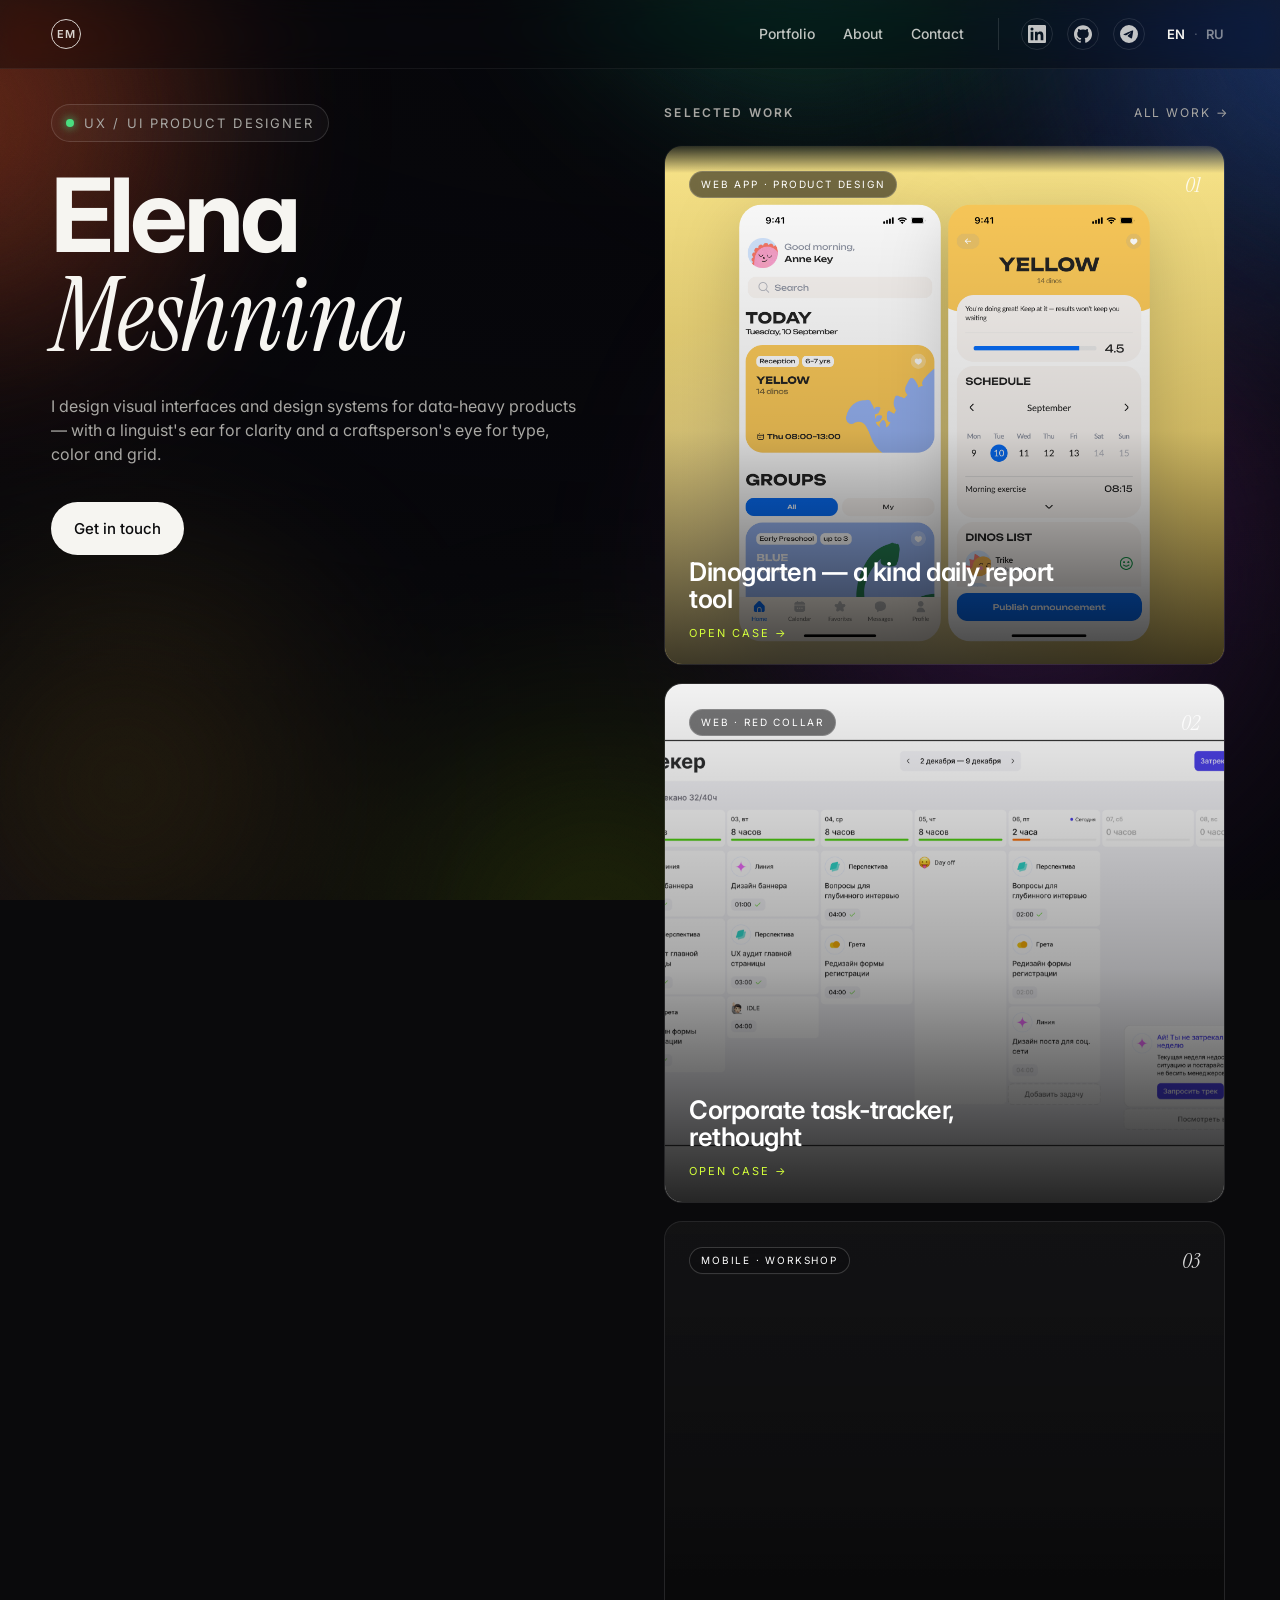
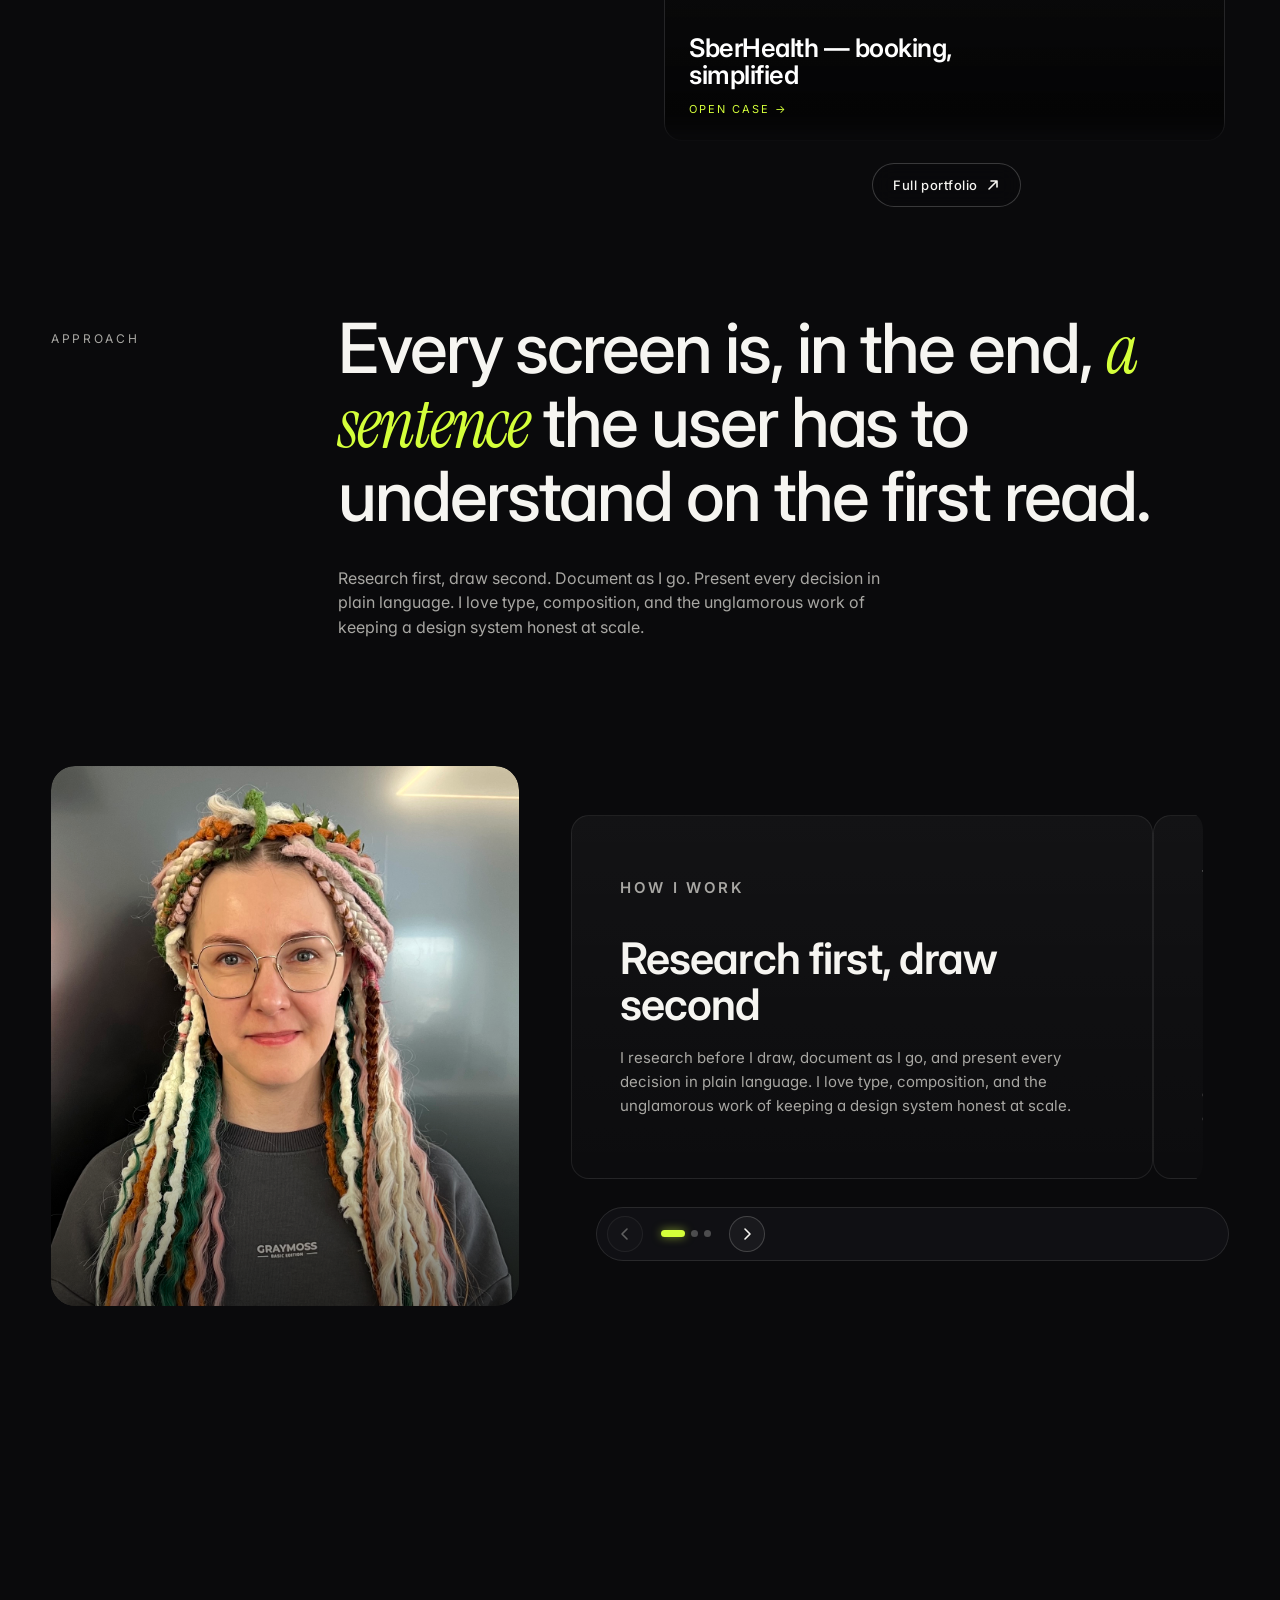
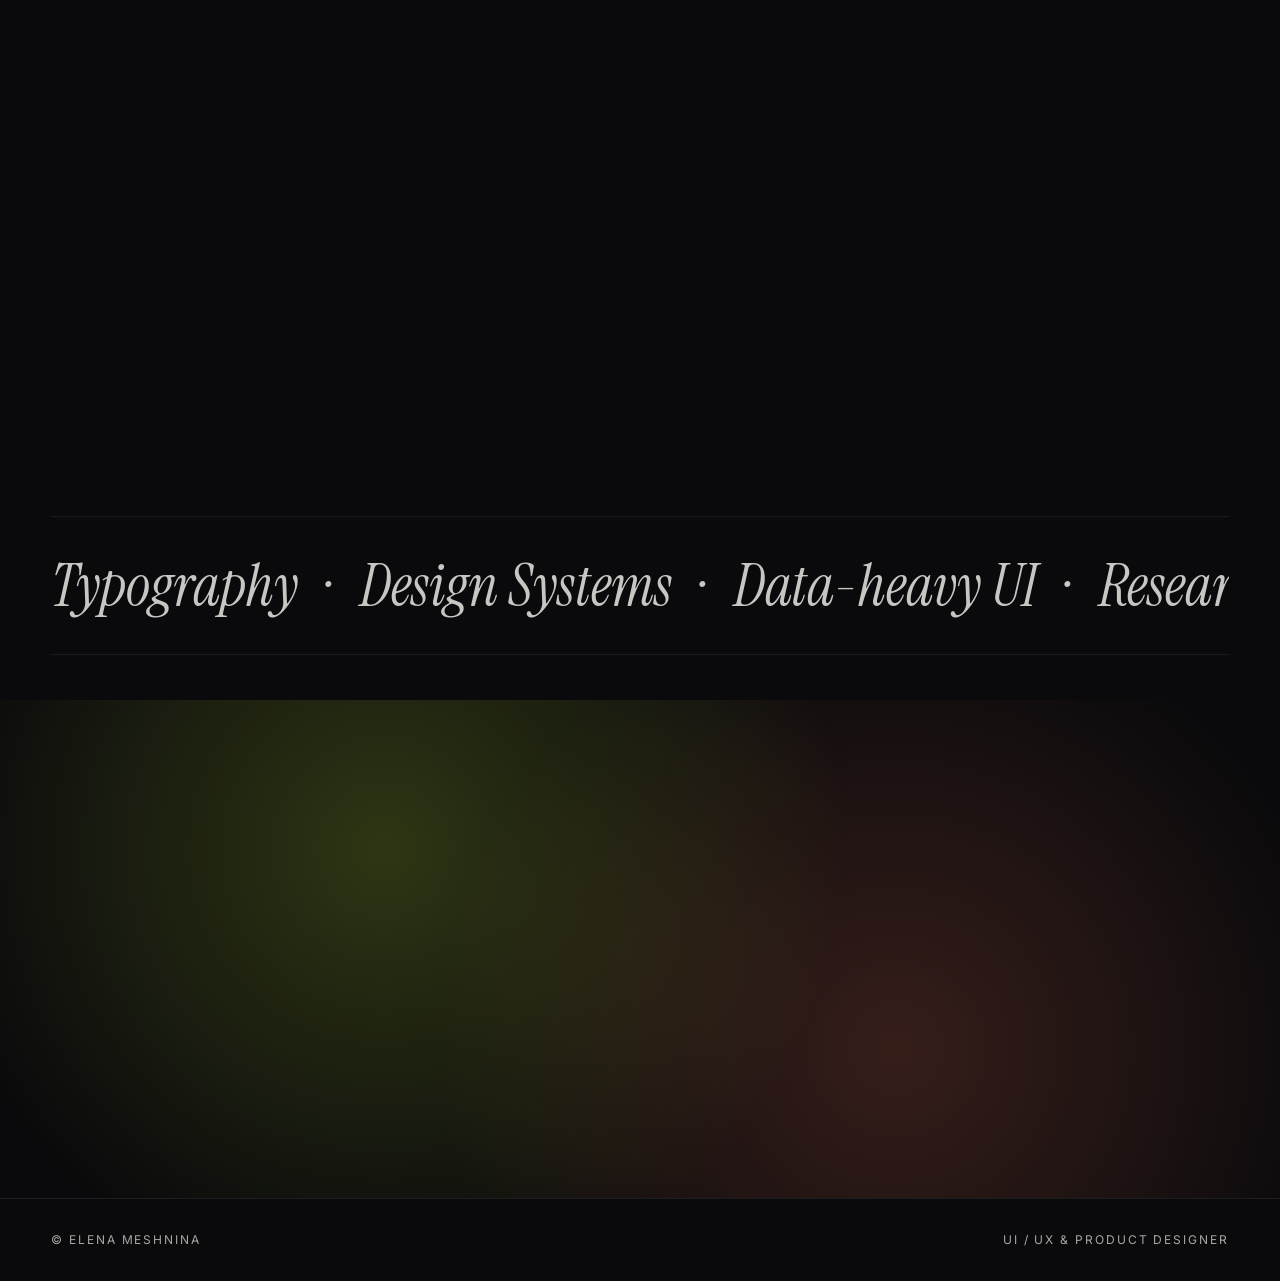
==== index.html @ 64d0cb05 "Draft version" ====
<!doctype html>
<html lang="en">
<head>
  <meta charset="utf-8" />
  <meta name="viewport" content="width=device-width,initial-scale=1,viewport-fit=cover" />
  <title>Elena Meshnina — Product Designer</title>
  <meta name="description" content="Elena Meshnina — UI/UX & Product Designer. Selected work and case studies." />
  <meta name="author" content="Elena Meshnina" />
  <meta name="theme-color" content="#0a0a0c" />
  <link rel="canonical" href="https://meshlena.github.io/" />
  <link rel="icon" href="/favicon.svg" type="image/svg+xml" />

  <!-- Open Graph / social -->
  <meta property="og:type" content="website" />
  <meta property="og:site_name" content="Elena Meshnina" />
  <meta property="og:title" content="Elena Meshnina — Product Designer" />
  <meta property="og:description" content="UI/UX & Product Designer. Selected work and case studies." />
  <meta property="og:url" content="https://meshlena.github.io/" />
  <meta property="og:image" content="https://meshlena.github.io/assets/og-cover.jpg" />
  <meta property="og:image:width" content="1200" />
  <meta property="og:image:height" content="630" />
  <meta name="twitter:card" content="summary_large_image" />
  <meta name="twitter:title" content="Elena Meshnina — Product Designer" />
  <meta name="twitter:description" content="UI/UX & Product Designer. Selected work and case studies." />
  <meta name="twitter:image" content="https://meshlena.github.io/assets/og-cover.jpg" />

  <link rel="preconnect" href="https://fonts.googleapis.com">
  <link rel="preconnect" href="https://fonts.gstatic.com" crossorigin>
  <link href="https://fonts.googleapis.com/css2?family=Inter:wght@300;400;500;600;700;800&family=Instrument+Serif:ital@0;1&display=swap" rel="stylesheet">
  <link rel="stylesheet" href="styles.css" />

  <!-- i18n: pick language before paint (saved choice -> browser -> English) -->
  <script>
    window.__i18n = {
      en: { title: "Elena Meshnina — Product Designer", desc: "Elena Meshnina — UI/UX & Product Designer. Selected work and case studies." },
      ru: { title: "Елена Мешнина — продуктовый дизайнер", desc: "Елена Мешнина — UI/UX и продуктовый дизайнер. Избранные работы и кейсы." }
    };
    (function () {
      var saved = null;
      try { saved = localStorage.getItem("site-lang"); } catch (e) {}
      var nav = (navigator.language || navigator.userLanguage || "en").toLowerCase();
      var lang = saved || (nav.indexOf("ru") === 0 ? "ru" : "en");
      if (lang !== "en" && lang !== "ru") lang = "en";
      document.documentElement.setAttribute("lang", lang);
      var m = window.__i18n[lang];
      if (m) {
        document.title = m.title;
        var md = document.querySelector('meta[name="description"]');
        if (md) md.setAttribute("content", m.desc);
      }
    })();
  </script>
</head>
<body>

<!-- Animated mesh-gradient background (scroll-driven hue + drift) -->
<div class="bg-mesh" aria-hidden="true" data-bg-mesh>
  <div class="bg-mesh__inner">
    <div class="bg-mesh__layer bg-mesh__layer--1"></div>
    <div class="bg-mesh__layer bg-mesh__layer--2"></div>
    <div class="bg-mesh__layer bg-mesh__layer--3"></div>
  </div>
  <div class="bg-mesh__veil"></div>
  <div class="bg-mesh__grain"></div>
</div>

<header class="nav">
  <div class="nav__left">
    <a class="nav__logo" href="#top">
      <span class="nav__logo-mark">EM</span>
    </a>
  </div>
  <nav class="nav__links">
    <a href="portfolio.html"><span data-lang="en">Portfolio</span><span data-lang="ru">Портфолио</span></a>
    <a href="#about"><span data-lang="en">About</span><span data-lang="ru">Обо мне</span></a>
    <a href="#contact"><span data-lang="en">Contact</span><span data-lang="ru">Контакты</span></a>
    <span class="nav__social-group" aria-hidden="false">
      <a class="nav__social" href="https://www.linkedin.com/in/elena-meshnina-862780237/" aria-label="LinkedIn" target="_blank" rel="noopener">
        <svg viewBox="0 0 24 24" width="18" height="18" fill="currentColor" aria-hidden="true"><path d="M20.447 20.452h-3.554v-5.569c0-1.328-.027-3.037-1.852-3.037-1.853 0-2.136 1.445-2.136 2.939v5.667H9.351V9h3.414v1.561h.046c.477-.9 1.637-1.852 3.37-1.852 3.601 0 4.267 2.37 4.267 5.455v6.288zM5.337 7.433a2.062 2.062 0 01-2.063-2.065 2.063 2.063 0 112.063 2.065zm1.782 13.019H3.555V9h3.564v11.452zM22.225 0H1.771C.792 0 0 .774 0 1.729v20.542C0 23.227.792 24 1.771 24h20.451C23.2 24 24 23.227 24 22.271V1.729C24 .774 23.2 0 22.222 0h.003z"/></svg>
      </a>
      <a class="nav__social" href="https://github.com/meshlena" aria-label="GitHub" target="_blank" rel="noopener">
        <svg viewBox="0 0 24 24" width="18" height="18" fill="currentColor" aria-hidden="true"><path d="M12 .297c-6.63 0-12 5.373-12 12 0 5.303 3.438 9.8 8.205 11.385.6.113.82-.258.82-.577 0-.285-.01-1.04-.015-2.04-3.338.724-4.042-1.61-4.042-1.61C4.422 18.07 3.633 17.7 3.633 17.7c-1.087-.744.084-.729.084-.729 1.205.084 1.838 1.236 1.838 1.236 1.07 1.835 2.809 1.305 3.495.998.108-.776.417-1.305.76-1.605-2.665-.3-5.466-1.332-5.466-5.93 0-1.31.465-2.38 1.235-3.22-.135-.303-.54-1.523.105-3.176 0 0 1.005-.322 3.3 1.23.96-.267 1.98-.399 3-.405 1.02.006 2.04.138 3 .405 2.28-1.552 3.285-1.23 3.285-1.23.645 1.653.24 2.873.12 3.176.765.84 1.23 1.91 1.23 3.22 0 4.61-2.805 5.625-5.475 5.92.42.36.81 1.096.81 2.22 0 1.606-.015 2.896-.015 3.286 0 .315.21.69.825.57C20.565 22.092 24 17.592 24 12.297c0-6.627-5.373-12-12-12"/></svg>
      </a>
      <a class="nav__social" href="https://t.me/elena_m239" aria-label="Telegram" target="_blank" rel="noopener">
        <svg viewBox="0 0 24 24" width="18" height="18" fill="currentColor" aria-hidden="true"><path d="M11.944 0A12 12 0 0 0 0 12a12 12 0 0 0 12 12 12 12 0 0 0 12-12A12 12 0 0 0 12 0a12 12 0 0 0-.056 0zm4.962 7.224c.1-.002.321.023.465.14a.506.506 0 0 1 .171.325c.016.093.036.306.02.472-.18 1.898-.962 6.502-1.36 8.627-.168.9-.499 1.201-.82 1.231-.696.065-1.225-.46-1.9-.902-1.056-.693-1.653-1.124-2.678-1.8-1.185-.78-.417-1.21.258-1.91.177-.184 3.247-2.977 3.307-3.23.007-.032.014-.15-.056-.212s-.174-.041-.249-.024c-.106.024-1.793 1.14-5.061 3.345-.48.33-.913.49-1.302.48-.428-.008-1.252-.241-1.865-.44-.752-.245-1.349-.374-1.297-.789.027-.216.325-.437.893-.663 3.498-1.524 5.83-2.529 6.998-3.014 3.332-1.386 4.025-1.627 4.476-1.635z"/></svg>
      </a>
    </span>
  </nav>
  <div class="nav__lang" role="group" aria-label="Language / Язык">
    <button type="button" class="nav__lang-btn" data-lang-btn="en" aria-label="English">EN</button>
    <span class="nav__lang-sep" aria-hidden="true">·</span>
    <button type="button" class="nav__lang-btn" data-lang-btn="ru" aria-label="Русский">RU</button>
  </div>
</header>

<!-- HERO — two-column: editorial intro left, work carousel right -->
<section id="top" class="hero">
  <div class="hero__layout">
    <div class="hero__intro">
      <div class="hero__eyebrow" data-reveal>
        <span class="dot"></span> <span data-lang="en">UX / UI Product Designer</span><span data-lang="ru">UX / UI продуктовый дизайнер</span>
      </div>
      <h1 class="hero__title">
        <span class="line"><span data-parallax="-0.04"><span data-lang="en">Elena</span><span data-lang="ru">Елена</span></span> <em data-parallax="0.06"><span data-lang="en">Meshnina</span><span data-lang="ru">Мешнина</span></em></span>
      </h1>
      <p class="hero__lede" data-reveal style="--reveal-delay: .1s">
        <span data-lang="en">I design visual interfaces and design systems for data-heavy products —
        with a linguist's ear for clarity and a craftsperson's eye for type, color and grid.</span><span data-lang="ru">Я проектирую визуальные интерфейсы и дизайн-системы для продуктов, насыщенных данными, —
        со слухом лингвиста к ясности и глазом мастера к шрифту, цвету и сетке.</span>
      </p>
      <div class="hero__cta" data-reveal style="--reveal-delay: .2s">
        <a class="btn btn--solid" href="mailto:elena.meshnina@gmail.com"><span data-lang="en">Get in touch</span><span data-lang="ru">Связаться</span></a>
      </div>
    </div>

    <aside class="hero__work" aria-label="Selected work">
      <div class="hero__work-head">
        <p class="kicker"><span data-lang="en">Selected work</span><span data-lang="ru">Избранные работы</span></p>
        <a class="hero__work-all" href="portfolio.html"><span data-lang="en">All work →</span><span data-lang="ru">Все работы →</span></a>
      </div>
      <div class="hero__work-stage" data-work-carousel>
        <a class="work-card work-card--dinogarten" href="cases/dinogarten/index.html">
          <div class="work-card__media work-card__media--hero-art">
            <div class="work-card__hero-pair">
              <img loading="lazy" decoding="async" src="cases/dinogarten/assets/screens/new/main-collapsed.png" alt="Dinogarten home screen" />
              <img loading="lazy" decoding="async" src="cases/dinogarten/assets/screens/new/group-collapsed.png" alt="Dinogarten group detail" />
            </div>
          </div>
          <div class="work-card__shade"></div>
          <div class="work-card__body">
            <div class="work-card__top">
              <span class="work-card__chip"><span data-lang="en">Web App · Product Design</span><span data-lang="ru">Веб-приложение · Продуктовый дизайн</span></span>
              <span class="work-card__num">01</span>
            </div>
            <div class="work-card__bottom">
              <h3 class="work-card__title"><span data-lang="en">Dinogarten — a kind daily report tool</span><span data-lang="ru">Dinogarten — добрый инструмент ежедневных отчётов</span></h3>
              <span class="work-card__cta"><span data-lang="en">Open case →</span><span data-lang="ru">Открыть кейс →</span></span>
            </div>
          </div>
        </a>

        <a class="work-card" href="cases/tracker/index.html">
          <div class="work-card__media"><img loading="lazy" decoding="async" src="cases/tracker/assets/cover.png" alt="Corporate task-tracker case cover" /></div>
          <div class="work-card__shade"></div>
          <div class="work-card__body">
            <div class="work-card__top">
              <span class="work-card__chip"><span data-lang="en">Web · Red Collar</span><span data-lang="ru">Веб · Red Collar</span></span>
              <span class="work-card__num">02</span>
            </div>
            <div class="work-card__bottom">
              <h3 class="work-card__title"><span data-lang="en">Corporate task-tracker, rethought</span><span data-lang="ru">Корпоративный таск-трекер, переосмысленный</span></h3>
              <span class="work-card__cta"><span data-lang="en">Open case →</span><span data-lang="ru">Открыть кейс →</span></span>
            </div>
          </div>
        </a>

        <a class="work-card" href="cases/sber/index.html">
          <div class="work-card__media"><img loading="lazy" decoding="async" src="cases/sber/assets/cover.png" alt="SberHealth case cover" /></div>
          <div class="work-card__shade"></div>
          <div class="work-card__body">
            <div class="work-card__top">
              <span class="work-card__chip"><span data-lang="en">Mobile · Workshop</span><span data-lang="ru">Мобайл · Воркшоп</span></span>
              <span class="work-card__num">03</span>
            </div>
            <div class="work-card__bottom">
              <h3 class="work-card__title"><span data-lang="en">SberHealth — booking, simplified</span><span data-lang="ru">SberHealth — запись к врачу без лишнего</span></h3>
              <span class="work-card__cta"><span data-lang="en">Open case →</span><span data-lang="ru">Открыть кейс →</span></span>
            </div>
          </div>
        </a>
      </div>
      <a class="hero__work-more" href="portfolio.html">
        <span data-lang="en">Full portfolio</span><span data-lang="ru">Всё портфолио</span>
        <svg width="14" height="14" viewBox="0 0 14 14" fill="none" aria-hidden="true">
          <path d="M3 11L11 3M11 3H5M11 3V9" stroke="currentColor" stroke-width="1.6" stroke-linecap="round" stroke-linejoin="round"/>
        </svg>
      </a>
    </aside>
  </div>
</section>

<!-- MANIFESTO -->
<section class="manifesto">
  <div class="manifesto__inner">
    <p class="manifesto__label" data-reveal><span data-lang="en">Approach</span><span data-lang="ru">Подход</span></p>
    <div data-reveal style="--reveal-delay: .1s">
      <p class="manifesto__quote">
        <span data-lang="en">Every screen is, in the end, <em>a sentence</em> the user has to understand on the first read.</span><span data-lang="ru">Каждый экран — это, в конце концов, <em>фраза</em>, которую пользователь должен понять с первого прочтения.</span>
      </p>
      <p class="manifesto__sub">
        <span data-lang="en">Research first, draw second. Document as I go. Present every decision in plain language. I love type, composition, and the unglamorous work of keeping a design system honest at scale.</span><span data-lang="ru">Сначала исследование, потом макет. Документирую по ходу. Объясняю каждое решение простыми словами. Люблю шрифт, композицию и неброскую работу — держать дизайн-систему честной в масштабе.</span>
      </p>
    </div>
  </div>
</section>

<!-- ABOUT — horizontal slider -->
<section class="about" id="about" data-about-slider>
  <div class="about__inner">
    <div class="about__portrait" data-reveal>
      <div class="portrait">
        <img loading="lazy" decoding="async" src="assets/avatar/portrait.jpg" alt="Portrait of Elena Meshnina" />
      </div>
    </div>

    <div class="about__slider" data-reveal style="--reveal-delay: .1s">
      <div class="about__viewport">
        <div class="about__track">
          <article class="about-card">
            <p class="kicker"><span data-lang="en">How I work</span><span data-lang="ru">Как я работаю</span></p>
            <h2><span data-lang="en">Research first, draw second</span><span data-lang="ru">Сначала исследование, потом макет</span></h2>
            <p><span data-lang="en">I research before I draw, document as I go, and present every decision in plain language. I love type, composition, and the unglamorous work of keeping a design system honest at scale.</span><span data-lang="ru">Сначала исследую, потом рисую, документирую по ходу и объясняю каждое решение простыми словами. Люблю шрифт, композицию и неброскую работу — держать дизайн-систему честной в масштабе.</span></p>
          </article>
          <article class="about-card">
            <p class="kicker"><span data-lang="en">Today</span><span data-lang="ru">Сейчас</span></p>
            <h2><span data-lang="en">Designing for high-load systems</span><span data-lang="ru">Проектирую для высоконагруженных систем</span></h2>
            <p><span data-lang="en">I design web interfaces for high-load enterprise systems, and I co-led a global redesign of a company-wide design system that accelerated team velocity and made the UI noticeably more consistent.</span><span data-lang="ru">Проектирую веб-интерфейсы для высоконагруженных корпоративных систем и вместе с командой провела глобальный редизайн общей дизайн-системы — он ускорил работу команд и сделал интерфейс заметно более единообразным.</span></p>
          </article>
          <article class="about-card">
            <p class="kicker"><span data-lang="en">About</span><span data-lang="ru">Обо мне</span></p>
            <h2><span data-lang="en">Designer with a teacher's instinct for clarity</span><span data-lang="ru">Дизайнер с учительским чутьём на ясность</span></h2>
            <p><span data-lang="en">Linguist by training. English instructor for IT teams for nearly a decade. Then a deliberate pivot into product design — because every screen is, in the end, a sentence the user has to understand on the first read.</span><span data-lang="ru">Лингвист по образованию. Почти десять лет преподавала английский IT-командам. Затем осознанный переход в продуктовый дизайн — потому что каждый экран, в конце концов, это фраза, которую пользователь должен понять с первого прочтения.</span></p>
          </article>
        </div>
      </div>

      <div class="slider-controls" data-slider-controls>
        <button class="slider-controls__btn" data-dir="prev" aria-label="Previous card">
          <svg width="16" height="16" viewBox="0 0 16 16" fill="none" aria-hidden="true"><path d="M10 3l-5 5 5 5" stroke="currentColor" stroke-width="1.6" stroke-linecap="round" stroke-linejoin="round"/></svg>
        </button>
        <div class="slider-controls__dots" role="tablist">
          <button class="slider-controls__dot is-active" data-target="0" aria-label="Card 1"></button>
          <button class="slider-controls__dot" data-target="1" aria-label="Card 2"></button>
          <button class="slider-controls__dot" data-target="2" aria-label="Card 3"></button>
        </div>
        <button class="slider-controls__btn" data-dir="next" aria-label="Next card">
          <svg width="16" height="16" viewBox="0 0 16 16" fill="none" aria-hidden="true"><path d="M6 3l5 5-5 5" stroke="currentColor" stroke-width="1.6" stroke-linecap="round" stroke-linejoin="round"/></svg>
        </button>
      </div>
    </div>
  </div>
</section>

<!-- SKILLS / MARQUEE -->
<section class="skills">
  <div class="skills__head" data-reveal>
    <p class="kicker"><span data-lang="en">Toolkit</span><span data-lang="ru">Инструментарий</span></p>
    <h2><span data-lang="en">Craft, research, systems</span><span data-lang="ru">Ремесло, исследование, системы</span></h2>
  </div>
  <div class="skills__grid">
    <div class="skill-card" data-reveal>
      <div class="skill-card__num">01</div>
      <h3><span data-lang="en">Design</span><span data-lang="ru">Дизайн</span></h3>
      <ul>
        <li><span data-lang="en">UI design</span><span data-lang="ru">UI-дизайн</span></li><li><span data-lang="en">Visual design</span><span data-lang="ru">Визуальный дизайн</span></li>
        <li><span data-lang="en">Web & landing pages</span><span data-lang="ru">Сайты и лендинги</span></li><li><span data-lang="en">Banners & promo creatives</span><span data-lang="ru">Баннеры и промо-креативы</span></li>
        <li><span data-lang="en">Design systems / UI kits</span><span data-lang="ru">Дизайн-системы / UI-киты</span></li><li><span data-lang="en">Responsive design</span><span data-lang="ru">Адаптивный дизайн</span></li>
        <li><span data-lang="en">iOS & Android guidelines</span><span data-lang="ru">Гайдлайны iOS и Android</span></li>
        <li><span data-lang="en">Typography · Composition · Color</span><span data-lang="ru">Типографика · Композиция · Цвет</span></li>
      </ul>
    </div>
    <div class="skill-card" data-reveal style="--reveal-delay: .08s">
      <div class="skill-card__num">02</div>
      <h3><span data-lang="en">UX</span><span data-lang="ru">UX</span></h3>
      <ul>
        <li><span data-lang="en">Wireframing · Prototyping</span><span data-lang="ru">Вайрфреймы · Прототипирование</span></li>
        <li><span data-lang="en">User research</span><span data-lang="ru">Пользовательские исследования</span></li>
        <li><span data-lang="en">Usability testing & interviews</span><span data-lang="ru">Юзабилити-тесты и интервью</span></li>
        <li><span data-lang="en">CJM · User stories · Job stories</span><span data-lang="ru">CJM · User stories · Job stories</span></li>
        <li><span data-lang="en">JTBD · User flows</span><span data-lang="ru">JTBD · Пользовательские сценарии</span></li>
      </ul>
    </div>
    <div class="skill-card" data-reveal style="--reveal-delay: .16s">
      <div class="skill-card__num">03</div>
      <h3><span data-lang="en">Tools</span><span data-lang="ru">Инструменты</span></h3>
      <ul>
        <li><span data-lang="en">Figma</span><span data-lang="ru">Figma</span></li>
        <li><span data-lang="en">Adobe Photoshop · Firefly</span><span data-lang="ru">Adobe Photoshop · Firefly</span></li>
        <li><span data-lang="en">Miro · Notion</span><span data-lang="ru">Miro · Notion</span></li>
        <li><span data-lang="en">Confluence · Jira</span><span data-lang="ru">Confluence · Jira</span></li>
        <li><span data-lang="en">Familiar with HTML & CSS for handoff</span><span data-lang="ru">Знаю HTML и CSS для передачи в разработку</span></li>
      </ul>
    </div>
  </div>
  <div class="marquee" aria-hidden="true">
    <div class="marquee__track">
      <span>Typography</span><span>·</span><span>Design Systems</span><span>·</span><span>Data-heavy UI</span><span>·</span><span>Research</span><span>·</span><span>Prototyping</span><span>·</span><span>Composition</span><span>·</span>
      <span>Typography</span><span>·</span><span>Design Systems</span><span>·</span><span>Data-heavy UI</span><span>·</span><span>Research</span><span>·</span><span>Prototyping</span><span>·</span><span>Composition</span><span>·</span>
    </div>
  </div>
</section>

<!-- CONTACT -->
<section class="contact" id="contact">
  <div class="contact__bg" aria-hidden="true"></div>
  <p class="kicker" data-reveal><span data-lang="en">Let's talk</span><span data-lang="ru">Давайте поговорим</span></p>
  <h2 data-reveal style="--reveal-delay: .08s"><span data-lang="en">Got an idea, a hire,<br/><em>or a coffee invitation?</em></span><span data-lang="ru">Есть идея, вакансия<br/><em>или приглашение на кофе?</em></span></h2>
  <a class="contact__mail" href="mailto:elena.meshnina@gmail.com" data-reveal style="--reveal-delay: .16s">elena.meshnina@gmail.com</a>
  <div class="contact__links" data-reveal style="--reveal-delay: .24s">
    <a href="mailto:elena.meshnina@gmail.com"><span data-lang="en">Email</span><span data-lang="ru">Почта</span></a>
    <span>·</span>
    <a href="https://www.linkedin.com/in/elena-meshnina-862780237/" target="_blank" rel="noopener">LinkedIn</a>
    <span>·</span>
    <a href="https://t.me/elena_m239" target="_blank" rel="noopener">Telegram</a>
  </div>
</section>

<footer class="footer">
  <span><span data-lang="en">© Elena Meshnina</span><span data-lang="ru">© Елена Мешнина</span></span>
  <span><span data-lang="en">UI / UX & Product Designer</span><span data-lang="ru">UI / UX и продуктовый дизайнер</span></span>
</footer>

<script src="script.js"></script>
</body>
</html>
---- styles.css ----
/* ============================
   Elena Meshnina — Portfolio
   ============================ */

:root {
  --bg: #0a0a0c;
  --bg-2: #0f0f12;
  --fg: #f6f5f1;
  --fg-dim: #a8a7a3;
  --accent: #d4ff3a;
  --accent-2: #ff7a59;
  --serif: 'Instrument Serif', 'Times New Roman', serif;
  --sans: 'Inter', -apple-system, BlinkMacSystemFont, 'Segoe UI', Roboto, system-ui, sans-serif;
  --radius: 18px;
  --maxw: 1280px;
  --pad: clamp(20px, 4vw, 56px);
  --section-pad: clamp(32px, 5vh, 60px);
}

* { box-sizing: border-box; }
html, body { margin: 0; padding: 0; }
html { scroll-behavior: smooth; }
body {
  background: var(--bg);
  color: var(--fg);
  font-family: var(--sans);
  font-feature-settings: "ss01", "cv11";
  font-size: 17px;
  line-height: 1.55;
  -webkit-font-smoothing: antialiased;
  text-rendering: optimizeLegibility;
  overflow-x: hidden;
}
body.is-light {
  background: #f6f5f1;
  color: #0a0a0c;
}

img { max-width: 100%; display: block; }
a { color: inherit; text-decoration: none; }
ul, ol { margin: 0; padding: 0; list-style: none; }

/* Typography */
h1, h2, h3, h4 {
  font-weight: 600;
  letter-spacing: -0.02em;
  line-height: 1.04;
  margin: 0;
}
h1 { font-size: clamp(64px, 14vw, 220px); font-weight: 700; }
h2 { font-size: clamp(36px, 5.5vw, 80px); font-weight: 600; }
h3 { font-size: clamp(22px, 2.4vw, 32px); font-weight: 600; }
em { font-family: var(--serif); font-style: italic; font-weight: 400; }
p  { margin: 0; color: var(--fg); }
.kicker {
  font-size: 12px;
  font-weight: 600;
  letter-spacing: 0.18em;
  text-transform: uppercase;
  color: var(--fg-dim);
  margin: 0 0 18px;
}

/* Buttons & chips */
.btn {
  display: inline-flex;
  align-items: center;
  gap: 8px;
  padding: 14px 22px;
  border-radius: 999px;
  font-weight: 500;
  font-size: 15px;
  transition: transform .25s ease, background .25s ease, color .25s ease, border-color .25s ease;
  border: 1px solid transparent;
  white-space: nowrap;
}
.btn--solid { background: var(--fg); color: #0a0a0c; }
.btn--solid:hover { transform: translateY(-2px); background: var(--accent); color: #0a0a0c; }
.btn--ghost { border-color: rgba(255,255,255,0.25); color: var(--fg); }
.btn--ghost:hover { border-color: var(--fg); transform: translateY(-2px); }

.chip {
  display: inline-block;
  padding: 6px 12px;
  border: 1px solid rgba(255,255,255,0.18);
  border-radius: 999px;
  font-size: 12px;
  letter-spacing: 0.08em;
  text-transform: uppercase;
  color: var(--fg-dim);
}

/* NAV */
.nav {
  position: fixed;
  top: 0; left: 0; right: 0;
  z-index: 100;
  display: flex;
  align-items: center;
  justify-content: space-between;
  padding: 18px var(--pad);
  backdrop-filter: blur(14px) saturate(140%);
  -webkit-backdrop-filter: blur(14px) saturate(140%);
  background: rgba(10,10,12,0.45);
  border-bottom: 1px solid rgba(255,255,255,0.06);
  transition: background .4s ease, border-color .4s ease, color .4s ease;
}
.nav__left {
  display: flex;
  align-items: center;
  gap: 18px;
  min-width: 0;
}
.nav__logo {
  display: inline-flex;
  align-items: center;
  gap: 12px;
  font-family: var(--serif);
  font-style: italic;
  font-size: clamp(16px, 1.5vw, 18px);
  letter-spacing: -0.01em;
  white-space: nowrap;
  line-height: 1;
}
.nav__logo-mark {
  display: inline-flex;
  align-items: center;
  justify-content: center;
  width: 30px; height: 30px;
  border: 1px solid currentColor;
  border-radius: 50%;
  font-family: var(--sans);
  font-style: normal;
  font-size: 11px;
  font-weight: 600;
  letter-spacing: 0.05em;
  opacity: 0.85;
}

.nav__links { display: flex; align-items: center; gap: 28px; margin-left: auto; }
.nav__links a {
  font-size: 14px;
  font-weight: 500;
  color: var(--fg);
  opacity: 0.78;
  transition: opacity .2s ease;
}
.nav__links a:hover { opacity: 1; }

.nav__social-group {
  display: inline-flex;
  align-items: center;
  gap: 14px;
  margin-left: 6px;
  padding-left: 22px;
  border-left: 1px solid rgba(255,255,255,0.12);
}
.nav__social {
  display: inline-flex;
  align-items: center;
  justify-content: center;
  width: 32px; height: 32px;
  border-radius: 50%;
  border: 1px solid rgba(255,255,255,0.14);
  color: var(--fg);
  opacity: 0.78;
  transition: opacity .2s ease, transform .25s ease, border-color .25s ease, background .25s ease, color .25s ease;
}
.nav__social:hover {
  opacity: 1;
  transform: translateY(-1px);
  border-color: var(--fg);
}
body.is-light .nav__social-group { border-left-color: rgba(0,0,0,0.12); }
body.is-light .nav__social { color: #0a0a0c; border-color: rgba(0,0,0,0.18); }
body.is-light .nav__social:hover { border-color: #0a0a0c; }

/* Nav inverts on light sections */
body.is-light .nav {
  background: rgba(246,245,241,0.7);
  color: #0a0a0c;
  border-bottom-color: rgba(0,0,0,0.06);
}
body.is-light .nav__links a { color: #0a0a0c; }
body.is-light .nav__logo { color: #0a0a0c; }

/* ── i18n: language selector ─────────────────────────────────── */
.nav__lang {
  display: inline-flex;
  align-items: center;
  gap: 4px;
  margin-left: 18px;
  flex: none;
}
.nav__lang-btn {
  appearance: none;
  background: none;
  border: 0;
  cursor: pointer;
  font-family: var(--sans);
  font-size: 13px;
  font-weight: 600;
  letter-spacing: 0.04em;
  color: var(--fg);
  opacity: 0.5;
  padding: 4px 4px;
  transition: opacity .2s ease;
}
.nav__lang-btn:hover { opacity: 0.85; }
:root[lang="en"] .nav__lang-btn[data-lang-btn="en"],
:root[lang="ru"] .nav__lang-btn[data-lang-btn="ru"] { opacity: 1; cursor: default; }
.nav__lang-sep { opacity: 0.3; font-size: 13px; }
body.is-light .nav__lang-btn { color: #0a0a0c; }

/* ── i18n: dual-inline language toggle (hide the inactive language) ── */
:root[lang="en"] [data-lang]:not([data-lang="en"]),
:root[lang="ru"] [data-lang]:not([data-lang="ru"]) { display: none; }

/* HERO — two-column: editorial intro left, work carousel right */
.hero {
  position: relative;
  min-height: 100vh;
  min-height: 100dvh;
  display: flex;
  align-items: stretch;
  padding: 104px var(--pad) 24px;
  overflow: hidden;
  isolation: isolate;
}
.hero__layout {
  width: 100%;
  max-width: var(--maxw);
  margin: 0 auto;
  display: grid;
  grid-template-columns: minmax(0, 0.95fr) minmax(0, 1fr);
  gap: clamp(40px, 6vw, 96px);
  align-items: stretch;
}
.hero__intro {
  display: flex;
  flex-direction: column;
  justify-content: flex-start;
  min-width: 0;
}
.hero__meta {
  display: flex;
  flex-wrap: wrap;
  gap: 24px 36px;
  margin-top: 36px;
  padding-top: 22px;
  border-top: 1px solid rgba(255,255,255,0.1);
  font-size: 11px;
  letter-spacing: 0.18em;
  text-transform: uppercase;
  color: var(--fg-dim);
}
.hero__meta-item { display: flex; flex-direction: column; gap: 6px; }
.hero__meta-item strong { color: var(--fg); font-weight: 500; letter-spacing: 0.02em; text-transform: none; font-size: 13px; }
body.is-light .hero__meta { border-top-color: rgba(0,0,0,0.12); }
/* ============================
   Animated mesh-gradient background
   - Three layered blurred radial-gradient fields drifting independently.
   - A turbulence-noise grain overlay sits on top via blend mode.
   - JS adds scroll-driven hue rotation + vertical drift (see script.js).
   ============================ */
.bg-mesh {
  position: fixed;
  inset: 0;
  z-index: -1;
  pointer-events: none;
  overflow: hidden;
  background: #06060a;
  /* JS writes --mesh-hue (deg) and --mesh-shift (0..1) for scroll choreography */
  transition: filter .2s linear;
}
.bg-mesh__inner {
  position: absolute;
  inset: -10%;
  transform: translate3d(0, calc(var(--mesh-shift, 0) * -120px), 0);
  filter: hue-rotate(var(--mesh-hue, 0deg));
  will-change: transform, filter;
}
.bg-mesh__layer {
  position: absolute;
  inset: -20%;
  filter: blur(70px) saturate(140%);
  will-change: transform, opacity;
  mix-blend-mode: screen;
  opacity: 0.95;
  transform: translateZ(0);
}
.bg-mesh__layer--1 {
  background:
    radial-gradient(40vmax 40vmax at 18% 28%, rgba(255,108,72,0.62), transparent 65%),
    radial-gradient(46vmax 46vmax at 82% 22%, rgba(82,128,255,0.55), transparent 65%),
    radial-gradient(38vmax 38vmax at 48% 82%, rgba(212,255,58,0.42), transparent 65%);
  animation: meshDrift1 26s ease-in-out infinite;
}
.bg-mesh__layer--2 {
  background:
    radial-gradient(42vmax 42vmax at 68% 58%, rgba(186,89,255,0.48), transparent 70%),
    radial-gradient(34vmax 34vmax at 26% 72%, rgba(255,196,89,0.38), transparent 70%);
  animation: meshDrift2 34s ease-in-out infinite;
}
.bg-mesh__layer--3 {
  background:
    radial-gradient(36vmax 36vmax at 58% 12%, rgba(89,255,201,0.32), transparent 70%),
    radial-gradient(40vmax 40vmax at 8% 92%, rgba(255,89,164,0.42), transparent 70%);
  animation: meshDrift3 30s ease-in-out infinite;
}

.bg-mesh__veil {
  position: absolute;
  inset: 0;
  background:
    radial-gradient(120% 80% at 50% 0%, rgba(6,6,10,0) 0%, rgba(6,6,10,0.35) 60%, rgba(6,6,10,0.65) 100%);
  pointer-events: none;
}

.bg-mesh__grain {
  position: absolute;
  inset: -5%;
  opacity: 0.10;
  background-image: url("data:image/svg+xml;utf8,<svg xmlns='http://www.w3.org/2000/svg' width='220' height='220'><filter id='n'><feTurbulence type='fractalNoise' baseFrequency='1.5' numOctaves='2' stitchTiles='stitch'/><feColorMatrix type='matrix' values='0 0 0 0 1 0 0 0 0 1 0 0 0 0 1 0 0 0 1 0'/></filter><rect width='100%25' height='100%25' filter='url(%23n)'/></svg>");
  background-size: 220px 220px;
  mix-blend-mode: overlay;
  pointer-events: none;
  animation: grainShift 6s steps(6) infinite;
}

@keyframes meshDrift1 {
  0%, 100% { transform: translate3d(0, 0, 0) rotate(0deg) scale(1); }
  33%      { transform: translate3d(4%, -3%, 0) rotate(6deg) scale(1.08); }
  66%      { transform: translate3d(-3%, 4%, 0) rotate(-5deg) scale(1.04); }
}
@keyframes meshDrift2 {
  0%, 100% { transform: translate3d(0, 0, 0) rotate(0deg) scale(1); }
  50%      { transform: translate3d(-5%, -4%, 0) rotate(8deg) scale(1.12); }
}
@keyframes meshDrift3 {
  0%, 100% { transform: translate3d(0, 0, 0) rotate(0deg) scale(1.02); }
  50%      { transform: translate3d(5%, 5%, 0) rotate(-7deg) scale(1.1); }
}
@keyframes grainShift {
  0%   { transform: translate(0, 0); }
  20%  { transform: translate(-2%, 1%); }
  40%  { transform: translate(1%, -2%); }
  60%  { transform: translate(-1%, 2%); }
  80%  { transform: translate(2%, -1%); }
  100% { transform: translate(0, 0); }
}

@media (prefers-reduced-motion: reduce) {
  .bg-mesh__layer,
  .bg-mesh__grain { animation: none; }
  .bg-mesh__inner { transform: none !important; }
}

body.is-light .bg-mesh {
  background: #efece4;
}
body.is-light .bg-mesh__layer { mix-blend-mode: multiply; opacity: 0.55; filter: blur(80px) saturate(150%); }
body.is-light .bg-mesh__veil {
  background: radial-gradient(120% 80% at 50% 0%, rgba(246,245,241,0) 0%, rgba(246,245,241,0.25) 60%, rgba(246,245,241,0.5) 100%);
}
body.is-light .bg-mesh__grain { opacity: 0.07; mix-blend-mode: multiply; }

.hero__eyebrow {
  align-self: flex-start;
  display: inline-flex;
  align-items: center;
  gap: 10px;
  font-size: 13px;
  letter-spacing: 0.16em;
  text-transform: uppercase;
  color: var(--fg-dim);
  padding: 8px 14px;
  border: 1px solid rgba(255,255,255,0.14);
  border-radius: 999px;
  background: rgba(255,255,255,0.03);
  margin-bottom: 24px;
}
.hero__eyebrow .dot {
  width: 8px; height: 8px; border-radius: 50%;
  background: #4ade80;
  box-shadow: 0 0 10px #4ade80;
  animation: pulse 1.8s ease-in-out infinite;
}
@keyframes pulse {
  0%,100% { transform: scale(1); opacity: 1; }
  50% { transform: scale(1.4); opacity: 0.6; }
}

.hero__title {
  margin: 0 0 28px;
  font-size: clamp(44px, 8vw, 120px);
  font-weight: 700;
  letter-spacing: -0.04em;
  line-height: 0.96;
  overflow-wrap: break-word;
}
.hero__title .line { display: block; }
.hero__title .line span,
.hero__title .line em { display: inline-block; will-change: transform; }
.hero__title em {
  font-style: italic;
  font-family: var(--serif);
  font-weight: 400;
  letter-spacing: -0.015em;
}

.hero__lede {
  max-width: 560px;
  font-size: clamp(16px, 1.25vw, 19px);
  color: var(--fg-dim);
  line-height: 1.5;
  margin-bottom: 28px;
}
@keyframes fadeUp {
  from { opacity: 0; transform: translateY(20px); }
  to   { opacity: 1; transform: translateY(0); }
}

.hero__cta {
  display: flex;
  flex-wrap: wrap;
  gap: 14px;
  margin-top: 8px;
}
.btn--ghost-on-dark {
  border-color: rgba(255,255,255,0.25);
  color: var(--fg);
  background: rgba(10,10,12,0.35);
  backdrop-filter: blur(10px);
  -webkit-backdrop-filter: blur(10px);
}
.btn--ghost-on-dark:hover {
  border-color: var(--fg);
  transform: translateY(-2px);
}
body.is-light .btn--ghost-on-dark {
  border-color: rgba(0,0,0,0.25);
  color: #0a0a0c;
  background: rgba(255,255,255,0.35);
}

/* ============================
   SELECTED WORK — full-bleed band that follows the hero
   ============================ */
.selected-work {
  position: relative;
  padding: var(--section-pad) var(--pad);
  isolation: isolate;
}
.selected-work__head {
  max-width: var(--maxw);
  margin: 0 auto 36px;
  display: flex;
  align-items: flex-end;
  justify-content: space-between;
  gap: 24px;
}
.selected-work__head h2 {
  font-size: clamp(36px, 5vw, 64px);
  max-width: 14ch;
}
.selected-work__head .kicker { margin: 0 0 14px; }
.selected-work__all {
  display: inline-flex;
  align-items: center;
  gap: 8px;
  font-size: 13px;
  letter-spacing: 0.16em;
  text-transform: uppercase;
  color: var(--fg-dim);
  border-bottom: 1px solid rgba(255,255,255,0.15);
  padding-bottom: 4px;
  transition: color .25s ease, border-color .25s ease;
}
.selected-work__all:hover { color: var(--accent); border-color: var(--accent); }
body.is-light .selected-work__all { border-color: rgba(0,0,0,0.2); }

.selected-work__grid {
  max-width: var(--maxw);
  margin: 0 auto;
  display: grid;
  grid-template-columns: 1.4fr 1fr 1fr;
  grid-auto-rows: minmax(280px, auto);
  gap: 22px;
}
.selected-work__grid .work-card {
  height: clamp(320px, 48vh, 460px);
}
.selected-work__grid .work-card--feature {
  grid-row: span 1;
  grid-column: span 1;
  height: clamp(420px, 64vh, 620px);
}
.selected-work__grid .work-card--feature .work-card__title {
  font-size: clamp(26px, 2.8vw, 38px);
}
@media (max-width: 960px) {
  .selected-work__grid { grid-template-columns: 1fr; }
  .selected-work__grid .work-card,
  .selected-work__grid .work-card--feature { height: clamp(340px, 56vh, 480px); }
  .selected-work__head { flex-direction: column; align-items: flex-start; gap: 18px; }
}

/* ============================
   MANIFESTO — typographic band
   ============================ */
.manifesto {
  position: relative;
  padding: clamp(56px, 9vh, 100px) var(--pad);
  isolation: isolate;
}
.manifesto__inner {
  max-width: var(--maxw);
  margin: 0 auto;
  display: grid;
  grid-template-columns: 1fr 4fr;
  gap: clamp(24px, 5vw, 80px);
  align-items: start;
}
.manifesto__label {
  font-size: 12px;
  letter-spacing: 0.22em;
  text-transform: uppercase;
  color: var(--fg-dim);
  padding-top: 18px;
}
.manifesto__quote {
  margin: 0;
  font-size: clamp(28px, 5.4vw, 84px);
  line-height: 1.06;
  letter-spacing: -0.03em;
  font-weight: 500;
  color: var(--fg);
  word-wrap: break-word;
  overflow-wrap: break-word;
  hyphens: auto;
}
.manifesto__quote em {
  font-family: var(--serif);
  font-style: italic;
  font-weight: 400;
  color: var(--accent);
}
body.is-light .manifesto__quote em { color: #1d1d1f; }
.manifesto__sub {
  margin-top: 32px;
  font-size: clamp(16px, 1.2vw, 19px);
  color: var(--fg-dim);
  max-width: 56ch;
  line-height: 1.55;
}
@media (max-width: 960px) {
  .manifesto__inner { grid-template-columns: 1fr; gap: 18px; }
  .manifesto__label { padding-top: 0; }
}

/* ============================
   Scroll-reveal + parallax helpers
   ============================ */
[data-reveal] {
  opacity: 0;
  transform: translateY(28px);
  transition: opacity .9s cubic-bezier(.2,.7,.1,1), transform .9s cubic-bezier(.2,.7,.1,1);
  transition-delay: var(--reveal-delay, 0s);
}
[data-reveal].is-revealed {
  opacity: 1;
  transform: translateY(0);
}
@media (prefers-reduced-motion: reduce) {
  [data-reveal] { opacity: 1; transform: none; transition: none; }
}

[data-parallax] {
  will-change: transform;
}

/* HERO — right-side vertical work carousel */
.hero__work {
  position: relative;
  display: flex;
  flex-direction: column;
  min-width: 0;
  min-height: 0;
}
.hero__work-head {
  display: flex;
  justify-content: space-between;
  align-items: baseline;
  gap: 12px;
  margin-bottom: 18px;
}
.hero__work-head .kicker { margin: 0; }
.hero__work-all {
  font-size: 12px;
  letter-spacing: 0.16em;
  text-transform: uppercase;
  color: var(--fg-dim);
  transition: color .25s ease;
}
.hero__work-all:hover { color: var(--accent); }

.hero__work-stage {
  flex: 1;
  display: flex;
  flex-direction: column;
  gap: 18px;
  overflow-y: auto;
  scroll-snap-type: y mandatory;
  scroll-behavior: smooth;
  -webkit-overflow-scrolling: touch;
  scrollbar-width: none;
  padding: 4px 4px 4px 0;
  min-height: 0;
  -webkit-mask-image: linear-gradient(180deg, transparent 0, #000 32px, #000 calc(100% - 32px), transparent 100%);
          mask-image: linear-gradient(180deg, transparent 0, #000 32px, #000 calc(100% - 32px), transparent 100%);
}
.hero__work-stage::-webkit-scrollbar { display: none; }

.work-card {
  position: relative;
  flex: 0 0 auto;
  scroll-snap-align: start;
  scroll-snap-stop: always;
  display: block;
  height: clamp(360px, 62vh, 520px);
  border-radius: var(--radius);
  overflow: hidden;
  background: rgba(255,255,255,0.04);
  border: 1px solid rgba(255,255,255,0.08);
  isolation: isolate;
  transition: transform .55s cubic-bezier(.2,.7,.1,1), border-color .35s ease;
  text-decoration: none;
  color: var(--fg);
}
.work-card:hover {
  transform: translateY(-4px);
  border-color: rgba(255,255,255,0.22);
}
.work-card__media { position: absolute; inset: 0; z-index: 0; }
.work-card__media img {
  width: 100%; height: 100%;
  object-fit: cover;
  transform: scale(1.04);
  transition: transform 1.1s cubic-bezier(.2,.7,.1,1);
}
.work-card:hover .work-card__media img { transform: scale(1.1); }
.work-card__shade {
  position: absolute; inset: 0;
  z-index: 1;
  background: linear-gradient(180deg, rgba(0,0,0,0.05) 0%, rgba(0,0,0,0.35) 55%, rgba(0,0,0,0.85) 100%);
  pointer-events: none;
}
.work-card__body {
  position: relative;
  z-index: 2;
  height: 100%;
  display: flex;
  flex-direction: column;
  justify-content: space-between;
  padding: 22px 24px;
  gap: 16px;
}
.work-card__top {
  display: flex;
  justify-content: space-between;
  align-items: center;
  gap: 12px;
}
.work-card__chip {
  font-size: 10px;
  letter-spacing: 0.18em;
  text-transform: uppercase;
  padding: 5px 11px;
  border: 1px solid rgba(255,255,255,0.18);
  border-radius: 999px;
  color: #fff;
  backdrop-filter: blur(8px);
  -webkit-backdrop-filter: blur(8px);
  background: rgba(10,10,12,0.55);
}
.work-card__num {
  font-family: var(--serif);
  font-style: italic;
  font-size: 22px;
  color: rgba(255,255,255,0.85);
}
.work-card__bottom { display: flex; flex-direction: column; gap: 12px; }
.work-card__title {
  font-size: clamp(20px, 2vw, 28px);
  font-weight: 600;
  letter-spacing: -0.02em;
  line-height: 1.06;
  color: #fff;
  margin: 0;
  max-width: 22ch;
}
.work-card__cta {
  display: inline-flex;
  align-items: center;
  gap: 6px;
  font-size: 11px;
  letter-spacing: 0.18em;
  text-transform: uppercase;
  color: var(--accent);
  align-self: flex-start;
  transition: transform .35s ease;
}
.work-card:hover .work-card__cta { transform: translateX(4px); }

.hero__work-more {
  align-self: center;
  display: inline-flex;
  align-items: center;
  gap: 8px;
  margin-top: 18px;
  padding: 11px 20px;
  border: 1px solid rgba(255,255,255,0.2);
  border-radius: 999px;
  font-size: 13px;
  font-weight: 500;
  letter-spacing: 0.04em;
  color: var(--fg);
  background: rgba(10,10,12,0.45);
  backdrop-filter: blur(10px);
  -webkit-backdrop-filter: blur(10px);
  transition: transform .25s ease, border-color .25s ease, background .25s ease, color .25s ease;
}
.hero__work-more:hover {
  transform: translateY(-2px);
  border-color: var(--accent);
  color: var(--accent);
}

@media (max-width: 960px) {
  .hero { padding-top: 110px; padding-bottom: 60px; min-height: 0; }
  .hero__layout { grid-template-columns: minmax(0, 1fr); gap: 40px; }
  .hero__work-stage {
    flex-direction: row;
    overflow-x: auto;
    overflow-y: hidden;
    scroll-snap-type: x mandatory;
    gap: 14px;
    -webkit-mask-image: linear-gradient(90deg, transparent 0, #000 24px, #000 calc(100% - 24px), transparent 100%);
            mask-image: linear-gradient(90deg, transparent 0, #000 24px, #000 calc(100% - 24px), transparent 100%);
  }
  .work-card {
    width: 78vw;
    height: 56vh;
    flex: 0 0 auto;
  }
}

/* Sticky pinned sections (intro + each case) */
.pin {
  position: relative;
  /* tall scroll area gives us room to swap visuals */
}
.pin--intro { height: 280vh; padding: 0 var(--pad); }
.pin--case  { height: 520vh; padding: 0 var(--pad); }
.pin__sticky {
  position: sticky;
  top: 0;
  height: 100vh;
  height: 100dvh;
  display: grid;
  grid-template-columns: 1fr 1fr;
  gap: clamp(40px, 6vw, 96px);
  align-items: center;
  max-width: var(--maxw);
  margin: 0 auto;
}
.pin__visual {
  position: relative;
  height: 75vh;
  border-radius: 24px;
  overflow: hidden;
  background: rgba(255,255,255,0.03);
  border: 1px solid rgba(255,255,255,0.08);
}
.pin__story {
  display: flex;
  flex-direction: column;
  justify-content: center;
  height: 100%;
  position: relative;
}

.step {
  position: absolute;
  inset: 0;
  display: flex;
  flex-direction: column;
  justify-content: center;
  gap: 14px;
  opacity: 0;
  transform: translateY(30px);
  transition: opacity .55s ease, transform .55s ease;
  pointer-events: none;
}
.step.is-active {
  opacity: 1;
  transform: translateY(0);
  pointer-events: auto;
}
.step h2, .step h3 { max-width: 18ch; }
.step p { color: var(--fg-dim); max-width: 52ch; font-size: clamp(15px, 1.15vw, 18px); line-height: 1.6; }

/* Intro pin uses portrait, not slideshow */
.pin--intro .pin__visual { background: transparent; border: 0; }
.portrait {
  position: relative;
  width: 100%; height: 100%;
  border-radius: 24px;
  overflow: hidden;
  isolation: isolate;
}
.portrait img {
  position: absolute; inset: 0;
  width: 100%; height: 100%;
  object-fit: cover;
  filter: contrast(1.05) saturate(1.05);
  transform: scale(1.05);
  transition: transform 1.4s cubic-bezier(.2,.7,.1,1);
}
.pin--intro.is-visible .portrait img { transform: scale(1); }
.portrait::after {
  content: '';
  position: absolute; inset: 0;
  background: linear-gradient(180deg, transparent 60%, rgba(0,0,0,0.55) 100%);
}
.portrait__caption {
  position: absolute;
  left: 22px; bottom: 22px;
  font-size: 12px; letter-spacing: 0.14em; text-transform: uppercase;
  color: rgba(255,255,255,0.85);
  z-index: 2;
}

/* SKILLS */
.skills {
  padding: var(--section-pad) var(--pad);
  background: transparent;
  position: relative;
}
.skills__head { max-width: var(--maxw); margin: 0 auto 60px; }
.skills__grid {
  max-width: var(--maxw);
  margin: 0 auto;
  display: grid;
  grid-template-columns: repeat(3, 1fr);
  gap: 16px;
}
.skill-card {
  border: 1px solid rgba(255,255,255,0.08);
  background: linear-gradient(180deg, rgba(255,255,255,0.02), rgba(255,255,255,0.005));
  border-radius: var(--radius);
  padding: 32px 28px;
  display: flex;
  flex-direction: column;
  gap: 18px;
  transition: transform .4s ease, border-color .4s ease, background .4s ease;
}
.skill-card:hover {
  transform: translateY(-6px);
  border-color: rgba(255,255,255,0.18);
  background: linear-gradient(180deg, rgba(255,255,255,0.04), rgba(255,255,255,0.01));
}
.skill-card__num {
  font-family: var(--serif);
  font-style: italic;
  font-size: 28px;
  color: var(--accent);
}
.skill-card ul { display: flex; flex-direction: column; gap: 6px; }
.skill-card li {
  color: var(--fg-dim);
  font-size: 15px;
  padding-bottom: 6px;
  border-bottom: 1px solid rgba(255,255,255,0.05);
}
.skill-card li:last-child { border-bottom: 0; }

.marquee {
  margin-top: 90px;
  overflow: hidden;
  border-top: 1px solid rgba(255,255,255,0.07);
  border-bottom: 1px solid rgba(255,255,255,0.07);
  padding: 24px 0;
}
.marquee__track {
  display: inline-flex;
  gap: 28px;
  white-space: nowrap;
  animation: scroll-x 40s linear infinite;
  font-family: var(--serif);
  font-style: italic;
  font-size: clamp(28px, 4.5vw, 64px);
  color: var(--fg);
  opacity: 0.8;
}
.marquee__track span { padding-right: 0; }
@keyframes scroll-x {
  from { transform: translateX(0); }
  to   { transform: translateX(-50%); }
}

/* WORK INTRO */
.work-intro {
  padding: var(--section-pad) var(--pad);
  text-align: left;
  max-width: var(--maxw);
  margin: 0 auto;
}
.work-intro h2 { margin: 6px 0 28px; max-width: 14ch; }
.work-intro .lead { color: var(--fg-dim); max-width: 62ch; font-size: clamp(18px, 1.4vw, 22px); }

/* CASE — wrapper */
.case {
  position: relative;
  padding: var(--section-pad) var(--pad) 0;
}
.case--dark  { background: var(--bg);   color: var(--fg); }
.case--light { background: #f6f5f1;     color: #0a0a0c; }
.case--green { background: #102b1f;     color: #e8f1ec; }

.case--light .kicker,
.case--light .step p,
.case--light .case__sub { color: rgba(10,10,12,0.6); }
.case--light .chip { color: rgba(10,10,12,0.6); border-color: rgba(0,0,0,0.15); }
.case--light .pin__visual { background: rgba(0,0,0,0.04); border-color: rgba(0,0,0,0.08); }

.case--green .kicker,
.case--green .step p,
.case--green .case__sub { color: #b0c4ba; }
.case--green .chip { color: #b0c4ba; border-color: rgba(255,255,255,0.18); }

.case__hero {
  max-width: var(--maxw);
  margin: 0 auto 60px;
}
.case__meta {
  display: flex;
  align-items: center;
  justify-content: space-between;
  margin-bottom: 36px;
}
.case__num {
  font-family: var(--serif);
  font-style: italic;
  font-size: clamp(40px, 6vw, 88px);
  color: var(--fg-dim);
  opacity: 0.7;
}
.case--light .case__num { color: rgba(10,10,12,0.45); }
.case--green .case__num { color: rgba(232,241,236,0.55); }
.case__title { max-width: 18ch; margin: 0 0 24px; }
.case__sub { max-width: 62ch; font-size: clamp(17px, 1.4vw, 21px); line-height: 1.55; color: var(--fg-dim); }

.case__cover {
  margin-top: 60px;
  border-radius: var(--radius);
  overflow: hidden;
  position: relative;
  aspect-ratio: 16 / 9;
  background: rgba(255,255,255,0.03);
}
.case__cover img {
  width: 100%; height: 100%; object-fit: cover;
  transform: scale(1.08);
  transition: transform 1.2s cubic-bezier(.2,.7,.1,1);
}
.case.is-visible .case__cover img { transform: scale(1); }

/* ============================
   Slider controls (used on About)
   ============================ */
.slider-controls {
  display: inline-flex;
  align-items: center;
  gap: 12px;
  padding: 8px 10px;
  background: rgba(20,20,24,0.72);
  border: 1px solid rgba(255,255,255,0.1);
  backdrop-filter: blur(14px) saturate(140%);
  -webkit-backdrop-filter: blur(14px) saturate(140%);
  border-radius: 999px;
  margin-top: 24px;
}

.slider-controls__btn {
  appearance: none;
  border: 1px solid rgba(255,255,255,0.18);
  background: rgba(255,255,255,0.04);
  color: inherit;
  width: 36px; height: 36px;
  border-radius: 50%;
  display: inline-flex;
  align-items: center;
  justify-content: center;
  cursor: pointer;
  transition: background .25s ease, border-color .25s ease, color .25s ease, transform .25s ease;
  padding: 0;
}
.slider-controls__btn:hover:not(:disabled) {
  background: var(--accent);
  border-color: var(--accent);
  color: #0a0a0c;
  transform: translateY(-1px);
}
.slider-controls__btn:disabled {
  opacity: 0.35;
  cursor: not-allowed;
}

.slider-controls__dots {
  display: inline-flex;
  align-items: center;
  gap: 6px;
  padding: 0 6px;
}
.slider-controls__dot {
  appearance: none;
  border: 0;
  background: rgba(255,255,255,0.25);
  width: 7px; height: 7px;
  border-radius: 50%;
  padding: 0;
  cursor: pointer;
  transition: background .3s ease, width .35s cubic-bezier(.2,.7,.1,1), box-shadow .3s ease;
}
.slider-controls__dot:hover { background: rgba(255,255,255,0.55); }
.slider-controls__dot.is-active {
  background: var(--accent);
  width: 24px;
  border-radius: 999px;
  box-shadow: 0 0 10px rgba(212,255,58,0.55);
}

/* ============================
   About — horizontal slider
   ============================ */
.about {
  padding: var(--section-pad) var(--pad);
  background: transparent;
}
.about__inner {
  max-width: var(--maxw);
  margin: 0 auto;
  display: grid;
  grid-template-columns: minmax(280px, 0.85fr) 1.15fr;
  gap: clamp(40px, 6vw, 80px);
  align-items: stretch;
}
.about__portrait {
  position: relative;
  height: clamp(420px, 60vh, 600px);
  border-radius: 24px;
  overflow: hidden;
}
.about__portrait .portrait { position: absolute; inset: 0; }
.about__portrait .portrait img { transform: scale(1); }

.about__slider {
  display: flex;
  flex-direction: column;
  justify-content: center;
  min-width: 0;
}

.about__viewport {
  overflow-x: auto;
  overflow-y: hidden;
  scroll-snap-type: x mandatory;
  scroll-behavior: smooth;
  -webkit-overflow-scrolling: touch;
  /* Hide scrollbar but stay scrollable */
  scrollbar-width: none;
  min-width: 0;
  max-width: 100%;
  border-radius: var(--radius);
  margin: 0 calc(var(--pad) * -0.5);
  padding: 4px calc(var(--pad) * 0.5);
}
.about__viewport::-webkit-scrollbar { display: none; }

.about__track {
  display: grid;
  grid-auto-flow: column;
  grid-auto-columns: 100%;
  gap: 0;
}

.about-card {
  scroll-snap-align: start;
  scroll-snap-stop: always;
  padding: clamp(28px, 4vw, 48px);
  background: linear-gradient(180deg, rgba(255,255,255,0.04), rgba(255,255,255,0.01));
  border: 1px solid rgba(255,255,255,0.08);
  border-radius: var(--radius);
  display: flex;
  flex-direction: column;
  justify-content: center;
  gap: 18px;
  min-height: 320px;
}
.about-card h2 {
  font-size: clamp(28px, 3.4vw, 48px);
  letter-spacing: -0.02em;
  line-height: 1.05;
  max-width: 18ch;
}
.about-card p {
  color: var(--fg-dim);
  max-width: 56ch;
  font-size: clamp(15px, 1.15vw, 18px);
  line-height: 1.6;
}

@media (max-width: 960px) {
  .about__inner { grid-template-columns: minmax(0, 1fr); }
  .about__portrait { height: 380px; }
  .about-card { min-height: 280px; }
}

/* ============================
   Case flow — vertical stacked rows (replaces sticky pin on case pages)
   ============================ */
.case-flow {
  max-width: var(--maxw);
  margin: 0 auto;
  display: flex;
  flex-direction: column;
  gap: clamp(80px, 14vh, 160px);
  padding: clamp(60px, 10vh, 120px) 0 var(--section-pad);
}
.case-flow__row {
  display: grid;
  grid-template-columns: 1fr 1fr;
  gap: clamp(40px, 6vw, 96px);
  align-items: center;
}
.case-flow__row:nth-child(even) .case-flow__visual { order: 2; }

.case-flow__visual {
  position: relative;
  display: flex;
  align-items: center;
  justify-content: center;
  border-radius: var(--radius);
  overflow: hidden;
  background: rgba(255,255,255,0.04);
  border: 1px solid rgba(255,255,255,0.08);
  min-height: 320px;
  padding: clamp(20px, 3vw, 40px);
}
.case-flow__visual img {
  max-width: 100%;
  max-height: 70vh;
  width: auto;
  height: auto;
  object-fit: contain;
}
.case--light .case-flow__visual {
  background: rgba(0,0,0,0.04);
  border-color: rgba(0,0,0,0.08);
}
.case--green .case-flow__visual {
  background: rgba(255,255,255,0.04);
  border-color: rgba(255,255,255,0.1);
}

.case-flow__text { display: flex; flex-direction: column; gap: 14px; }
.case-flow__text h3 {
  font-size: clamp(24px, 2.6vw, 36px);
  letter-spacing: -0.02em;
  line-height: 1.05;
  max-width: 18ch;
}
.case-flow__text p {
  color: var(--fg-dim);
  max-width: 52ch;
  font-size: clamp(15px, 1.15vw, 18px);
  line-height: 1.6;
}
.case--light .case-flow__text p { color: rgba(10,10,12,0.65); }
.case--green .case-flow__text p { color: #b0c4ba; }

@media (max-width: 960px) {
  .case-flow__row { grid-template-columns: 1fr; gap: 28px; }
  .case-flow__row:nth-child(even) .case-flow__visual { order: 0; }
  .case-flow__visual { min-height: 240px; }
  .case-flow__visual img { max-height: 60vh; }
}

/* Case visual = stacked images, cross-fade based on active step */
.case-visual { background: transparent; border: 0; }
.case-visual__img {
  position: absolute;
  inset: 0;
  width: 100%; height: 100%;
  object-fit: contain;
  padding: 4%;
  opacity: 0;
  transform: scale(0.96) translateY(20px);
  transition: opacity .6s ease, transform .8s cubic-bezier(.2,.7,.1,1);
}
.case-visual__img.is-active {
  opacity: 1;
  transform: scale(1) translateY(0);
}

/* Case results strip (plant) */
.case__results {
  max-width: var(--maxw);
  margin: 80px auto 0;
  padding-bottom: var(--section-pad);
}
.case__results-grid {
  display: grid;
  grid-template-columns: repeat(3, 1fr);
  gap: 24px;
  border-top: 1px solid rgba(255,255,255,0.12);
  padding-top: 56px;
}
.case--green .case__results-grid { border-top-color: rgba(255,255,255,0.12); }
.case__results-grid > div span {
  display: block;
  font-family: var(--serif);
  font-style: italic;
  font-weight: 400;
  font-size: clamp(54px, 7vw, 96px);
  line-height: 1;
  margin-bottom: 14px;
}
.case__results-grid > div p { color: var(--fg-dim); max-width: 32ch; font-size: 15px; }
.case--green .case__results-grid > div p { color: #b0c4ba; }

/* DINO grid */
.dino-grid {
  max-width: var(--maxw);
  margin: 0 auto;
  display: grid;
  grid-template-columns: repeat(2, 1fr);
  gap: 16px;
  padding-bottom: var(--section-pad);
}
.dino-card {
  padding: 32px 28px;
  border: 1px solid rgba(255,255,255,0.1);
  border-radius: var(--radius);
  background: linear-gradient(160deg, rgba(255,255,255,0.04), rgba(255,255,255,0.01));
  display: flex; flex-direction: column; gap: 14px;
  transition: transform .4s ease, border-color .4s ease;
}
.dino-card:hover { transform: translateY(-5px); border-color: rgba(255,255,255,0.22); }
.dino-card p { color: var(--fg-dim); }

/* CONCEPTS grid */
.concepts-grid {
  max-width: var(--maxw);
  margin: 0 auto;
  padding-bottom: var(--section-pad);
  display: grid;
  grid-template-columns: repeat(2, 1fr);
  gap: 24px;
}
.concepts-grid figure {
  margin: 0;
  border-radius: var(--radius);
  overflow: hidden;
  background: #ece9e1;
  position: relative;
}
.concepts-grid figure img {
  width: 100%;
  height: 100%;
  object-fit: cover;
  transition: transform 1s cubic-bezier(.2,.7,.1,1);
}
.concepts-grid figure:hover img { transform: scale(1.04); }
.concepts-grid figcaption {
  position: absolute;
  left: 0; bottom: 0;
  padding: 16px 20px;
  font-size: 13px;
  letter-spacing: 0.1em;
  text-transform: uppercase;
  color: #0a0a0c;
  background: rgba(246,245,241,0.85);
  backdrop-filter: blur(8px);
  border-top-right-radius: 12px;
}

/* EXPERIENCE */
.experience {
  background: var(--bg-2);
  padding: var(--section-pad) var(--pad);
}
.experience__head { max-width: var(--maxw); margin: 0 auto 80px; }
.experience__head h2 { margin-top: 6px; max-width: 14ch; }
.timeline {
  max-width: var(--maxw);
  margin: 0 auto;
  position: relative;
}
.timeline li {
  display: grid;
  grid-template-columns: 220px 1fr;
  gap: 48px;
  padding: 36px 0;
  border-top: 1px solid rgba(255,255,255,0.08);
  align-items: start;
}
.timeline li:last-child { border-bottom: 1px solid rgba(255,255,255,0.08); }
.timeline__when {
  font-size: 13px;
  letter-spacing: 0.18em;
  text-transform: uppercase;
  color: var(--fg-dim);
  padding-top: 6px;
}
.timeline__card h3 { margin-bottom: 18px; }
.timeline__card ul { display: flex; flex-direction: column; gap: 10px; }
.timeline__card li {
  display: block;
  border: 0;
  padding: 0;
  color: var(--fg-dim);
  position: relative;
  padding-left: 22px;
  line-height: 1.55;
}
.timeline__card li::before {
  content: '';
  position: absolute;
  left: 0; top: 12px;
  width: 8px; height: 1px;
  background: var(--fg-dim);
}

/* EDUCATION */
.education {
  padding: var(--section-pad) var(--pad);
  background: var(--bg);
}
.education__inner {
  max-width: var(--maxw);
  margin: 0 auto;
  display: grid;
  grid-template-columns: repeat(3, 1fr);
  gap: 56px;
}
.education__inner h3 { font-size: 26px; margin-bottom: 12px; }
.education__inner p, .education__inner li { color: var(--fg-dim); }
.courses li, .languages li {
  padding: 10px 0;
  border-bottom: 1px solid rgba(255,255,255,0.06);
  display: flex;
  justify-content: space-between;
  gap: 16px;
}
.courses li { display: block; }
.courses li strong { color: var(--fg); display: block; margin-bottom: 4px; font-weight: 500; }
.languages li span { color: var(--fg-dim); }

/* CONTACT */
.contact {
  position: relative;
  padding: calc(var(--section-pad) * 1.4) var(--pad);
  text-align: center;
  overflow: hidden;
  isolation: isolate;
}
.contact__bg {
  position: absolute;
  inset: 0;
  z-index: -1;
  background:
    radial-gradient(60vmax 60vmax at 30% 30%, rgba(212,255,58,0.18), transparent 60%),
    radial-gradient(60vmax 60vmax at 70% 70%, rgba(255,122,89,0.18), transparent 60%);
}
.contact h2 { max-width: 16ch; margin: 8px auto 60px; }
.contact__mail {
  display: inline-block;
  font-size: clamp(28px, 4vw, 56px);
  font-family: var(--serif);
  font-style: italic;
  border-bottom: 1px solid rgba(255,255,255,0.4);
  padding-bottom: 6px;
  margin-bottom: 40px;
  transition: color .25s ease, border-color .25s ease;
}
.contact__mail:hover { color: var(--accent); border-color: var(--accent); }
.contact__links {
  display: inline-flex;
  align-items: center;
  gap: 14px;
  font-size: 14px;
  letter-spacing: 0.14em;
  text-transform: uppercase;
  color: var(--fg-dim);
}
.contact__links a:hover { color: var(--fg); }

/* FOOTER */
.footer {
  padding: 32px var(--pad);
  border-top: 1px solid rgba(255,255,255,0.08);
  display: flex;
  justify-content: space-between;
  font-size: 12px;
  letter-spacing: 0.16em;
  text-transform: uppercase;
  color: var(--fg-dim);
}

/* Responsive */
@media (max-width: 960px) {
  .pin__sticky {
    grid-template-columns: 1fr;
    gap: 24px;
    height: auto;
    min-height: 100vh;
    padding: 80px 0 60px;
  }
  .pin__visual { height: 50vh; }
  .pin__story { min-height: 40vh; }
  .step { position: relative; opacity: 1; transform: none; pointer-events: auto; }
  .pin--intro { height: auto; }
  .pin--case  { height: auto; }
  /* On mobile, simplify — show just a flow of all images */
  .case-visual__img { position: relative; opacity: 1; transform: none; }
  .case-visual__img + .case-visual__img { display: none; }
  .case-visual { display: flex; align-items: center; justify-content: center; }
  .skills__grid { grid-template-columns: 1fr; }
  .timeline li { grid-template-columns: 1fr; gap: 12px; }
  .education__inner { grid-template-columns: 1fr; gap: 36px; }
  .case__results-grid, .dino-grid, .concepts-grid { grid-template-columns: 1fr; }
  .nav__links { display: none; }
  body { font-size: 16px; }
  .step h2, .step h3 { max-width: none; }
}

/* ============================
   Work CTA (replaces inline cases on index.html)
   ============================ */
.work-cta {
  position: relative;
  padding: var(--section-pad) var(--pad);
  overflow: hidden;
  isolation: isolate;
}
.work-cta::before {
  content: '';
  position: absolute;
  inset: -10% -10% auto -10%;
  height: 70%;
  background: radial-gradient(60vmax 60vmax at 30% 30%, rgba(212,255,58,0.10), transparent 60%),
              radial-gradient(60vmax 60vmax at 70% 80%, rgba(255,122,89,0.10), transparent 60%);
  z-index: -1;
}
.work-cta__inner {
  max-width: var(--maxw);
  margin: 0 auto;
}
.work-cta h2 {
  margin: 6px 0 28px;
  max-width: 14ch;
}
.work-cta .lead {
  color: var(--fg-dim);
  max-width: 62ch;
  font-size: clamp(18px, 1.4vw, 22px);
  margin-bottom: 40px;
}

/* ============================
   Single case sub-page
   ============================ */
.case-page {
  min-height: 100vh;
  padding-top: 96px;
}
.case-page .case {
  padding-top: 60px;
}
.case-page__back,
.portfolio-page__back {
  display: inline-flex;
  align-items: center;
  gap: 8px;
  padding: 7px 14px;
  border: 1px solid rgba(255,255,255,0.16);
  border-radius: 999px;
  font-size: 11px;
  font-weight: 500;
  letter-spacing: 0.16em;
  text-transform: uppercase;
  color: var(--fg);
  opacity: 0.78;
  transition: opacity .2s ease, border-color .2s ease, transform .2s ease;
}
.case-page__back:hover,
.portfolio-page__back:hover {
  opacity: 1;
  border-color: var(--fg);
  transform: translateY(-1px);
}
body.is-light .case-page__back,
body.is-light .portfolio-page__back {
  color: #0a0a0c;
  border-color: rgba(0,0,0,0.16);
}
body.is-light .case-page__back:hover,
body.is-light .portfolio-page__back:hover { border-color: #0a0a0c; }

/* Bottom prev/next case nav */
.case-nav {
  display: grid;
  grid-template-columns: 1fr auto 1fr;
  align-items: center;
  gap: 24px;
  max-width: var(--maxw);
  margin: 0 auto;
  padding: 80px var(--pad) 120px;
  border-top: 1px solid rgba(255,255,255,0.08);
}
.case--light + .case-nav,
.case-nav.is-light { border-top-color: rgba(0,0,0,0.08); }

.case-nav__link {
  display: inline-flex;
  flex-direction: column;
  gap: 8px;
  font-family: var(--sans);
  text-decoration: none;
  color: var(--fg);
  padding: 18px 22px;
  border-radius: var(--radius);
  border: 1px solid rgba(255,255,255,0.08);
  transition: transform .35s cubic-bezier(.2,.7,.1,1), border-color .35s ease, background .35s ease;
  background: rgba(255,255,255,0.02);
}
.case-nav__link:hover {
  transform: translateY(-3px);
  border-color: rgba(255,255,255,0.22);
  background: rgba(255,255,255,0.04);
}
.case-nav__link--prev { justify-self: start; }
.case-nav__link--next { justify-self: end; text-align: right; }
.case-nav__kicker {
  font-size: 11px;
  letter-spacing: 0.2em;
  text-transform: uppercase;
  color: var(--fg-dim);
}
.case-nav__title {
  font-family: var(--serif);
  font-style: italic;
  font-size: clamp(22px, 2.3vw, 30px);
  font-weight: 400;
  letter-spacing: -0.01em;
  color: var(--fg);
}
.case-nav__center {
  font-size: 11px;
  letter-spacing: 0.22em;
  text-transform: uppercase;
  color: var(--fg-dim);
}
.case-nav__center a { color: var(--fg-dim); transition: color .25s ease; }
.case-nav__center a:hover { color: var(--fg); }

body.is-light .case-nav { border-top-color: rgba(0,0,0,0.08); }
body.is-light .case-nav__link {
  border-color: rgba(0,0,0,0.08);
  background: rgba(0,0,0,0.02);
  color: #0a0a0c;
}
body.is-light .case-nav__link:hover { border-color: rgba(0,0,0,0.25); background: rgba(0,0,0,0.04); }
body.is-light .case-nav__title { color: #0a0a0c; }
body.is-light .case-nav__kicker, body.is-light .case-nav__center { color: rgba(10,10,12,0.55); }
body.is-light .case-nav__center a { color: rgba(10,10,12,0.55); }
body.is-light .case-nav__center a:hover { color: #0a0a0c; }

@media (max-width: 720px) {
  .case-nav { grid-template-columns: 1fr; gap: 16px; padding: 56px var(--pad) 80px; }
  .case-nav__link--next { justify-self: stretch; text-align: left; }
  .case-nav__link--prev { justify-self: stretch; }
  .case-nav__center {
    justify-self: center;
    text-align: center;
    padding: 4px 0;
  }
  .case-nav__center a {
    display: inline-flex;
    align-items: center;
    gap: 8px;
    padding: 10px 18px;
    border-radius: 999px;
    border: 1px solid rgba(255,255,255,0.18);
    background: rgba(255,255,255,0.03);
  }
  body.is-light .case-nav__center a {
    border-color: rgba(0,0,0,0.18);
    background: rgba(0,0,0,0.02);
  }
}

/* ============================
   Portfolio grid page
   ============================ */
.portfolio-page {
  padding: 140px var(--pad) var(--section-pad);
  min-height: 100vh;
  background: var(--bg);
}
.portfolio-page__head {
  max-width: var(--maxw);
  margin: 0 auto 80px;
  display: grid;
  grid-template-columns: 1fr auto;
  gap: 40px;
  align-items: end;
}
.portfolio-page__head h1 {
  font-size: clamp(56px, 8vw, 120px);
  font-weight: 700;
  letter-spacing: -0.04em;
  line-height: 0.96;
  margin: 0;
}
.portfolio-page__head h1 em {
  display: block;
}
.portfolio-page__head p {
  color: var(--fg-dim);
  max-width: 36ch;
  font-size: clamp(15px, 1.1vw, 17px);
  line-height: 1.6;
}
.portfolio-grid {
  max-width: var(--maxw);
  margin: 0 auto;
  display: grid;
  grid-template-columns: repeat(12, 1fr);
  gap: 16px;
  grid-auto-rows: minmax(240px, auto);
}

.tile {
  position: relative;
  display: block;
  border-radius: var(--radius);
  overflow: hidden;
  background: rgba(255,255,255,0.04);
  border: 1px solid rgba(255,255,255,0.06);
  isolation: isolate;
  transition: transform .55s cubic-bezier(.2,.7,.1,1), border-color .35s ease;
  text-decoration: none;
  color: var(--fg);
}
.tile:hover { transform: translateY(-6px); border-color: rgba(255,255,255,0.18); }

.tile__media {
  position: absolute;
  inset: 0;
  z-index: 0;
}
.tile__media img {
  width: 100%; height: 100%;
  object-fit: cover;
  transform: scale(1.04);
  transition: transform 1s cubic-bezier(.2,.7,.1,1), filter .55s ease;
  filter: saturate(1.05);
}
.tile:hover .tile__media img {
  transform: scale(1.1);
}

.tile__gradient {
  position: absolute;
  inset: 0;
  z-index: 1;
  background: linear-gradient(180deg, rgba(0,0,0,0.05) 0%, rgba(0,0,0,0.4) 60%, rgba(0,0,0,0.85) 100%);
  pointer-events: none;
}

.tile__body {
  position: relative;
  z-index: 2;
  height: 100%;
  display: flex;
  flex-direction: column;
  justify-content: space-between;
  padding: 22px 24px;
  gap: 16px;
}
.tile__top {
  display: flex;
  justify-content: space-between;
  align-items: center;
  gap: 12px;
}
.tile__num {
  font-family: var(--serif);
  font-style: italic;
  font-size: 22px;
  color: rgba(255,255,255,0.85);
}
.tile__chip {
  font-size: 10px;
  letter-spacing: 0.18em;
  text-transform: uppercase;
  padding: 5px 11px;
  border: 1px solid rgba(255,255,255,0.18);
  border-radius: 999px;
  color: #fff;
  backdrop-filter: blur(8px);
  -webkit-backdrop-filter: blur(8px);
  background: rgba(10,10,12,0.55);
}
.tile__bottom { display: flex; flex-direction: column; gap: 10px; }
.tile__title {
  font-size: clamp(20px, 2.2vw, 30px);
  font-weight: 600;
  letter-spacing: -0.02em;
  line-height: 1.05;
  color: #fff;
  margin: 0;
  max-width: 22ch;
}
.tile__sub {
  color: rgba(255,255,255,0.78);
  font-size: 14px;
  line-height: 1.5;
  max-width: 50ch;
}
.tile__cta {
  display: inline-flex;
  align-items: center;
  gap: 6px;
  font-size: 11px;
  letter-spacing: 0.18em;
  text-transform: uppercase;
  color: var(--accent);
  align-self: flex-start;
  transform: translateX(0);
  transition: transform .35s ease;
}
.tile:hover .tile__cta { transform: translateX(4px); }

/* Mosaic spans */
.tile--xl   { grid-column: span 8; grid-row: span 2; }
.tile--lg   { grid-column: span 6; grid-row: span 2; }
.tile--md   { grid-column: span 4; grid-row: span 2; }
.tile--sm   { grid-column: span 4; grid-row: span 1; }
.tile--wide { grid-column: span 6; grid-row: span 1; }

.tile--light .tile__title,
.tile--light .tile__num   { color: #fff; }
.tile--light .tile__sub   { color: rgba(255,255,255,0.85); }

@media (max-width: 960px) {
  .portfolio-page__head { grid-template-columns: 1fr; align-items: start; }
  .portfolio-page { padding-top: 110px; }
  .portfolio-grid { grid-template-columns: 1fr; grid-auto-rows: minmax(280px, auto); }
  .tile--xl, .tile--lg, .tile--md, .tile--sm, .tile--wide {
    grid-column: span 1;
    grid-row: span 1;
  }
}

@media (prefers-reduced-motion: reduce) {
  *, *::before, *::after {
    animation-duration: 0.01ms !important;
    animation-iteration-count: 1 !important;
    transition-duration: 0.01ms !important;
  }
}

/* ============================
   Works index — hover-list editorial (portfolio page)
   ============================ */
.works-index {
  max-width: var(--maxw);
  margin: 0 auto;
  display: grid;
  grid-template-columns: minmax(0, 1.05fr) minmax(0, 0.95fr);
  gap: clamp(40px, 6vw, 96px);
  align-items: flex-start;
}

/* Left column — list */
.works-list {
  list-style: none;
  margin: 0;
  padding: 0;
  display: flex;
  flex-direction: column;
}
.works-list li { border-top: 1px solid rgba(255,255,255,0.1); }
.works-list li:last-child { border-bottom: 1px solid rgba(255,255,255,0.1); }
body.is-light .works-list li,
body.is-light .works-list li:last-child { border-color: rgba(0,0,0,0.1); }

.works-item {
  position: relative;
  display: grid;
  grid-template-columns: auto 1fr auto;
  align-items: baseline;
  gap: clamp(16px, 2vw, 32px);
  padding: clamp(20px, 2.4vw, 32px) clamp(4px, 0.8vw, 12px);
  color: var(--fg);
  text-decoration: none;
  transition: padding-left .35s cubic-bezier(.2,.7,.1,1), color .25s ease;
  isolation: isolate;
}
.works-item::after {
  content: '→';
  position: absolute;
  right: clamp(8px, 1vw, 16px);
  top: 50%;
  transform: translateY(-50%) translateX(-12px);
  font-size: 20px;
  color: var(--accent);
  opacity: 0;
  transition: opacity .3s ease, transform .35s cubic-bezier(.2,.7,.1,1);
}
.works-item:hover,
.works-item:focus-visible,
.works-item.is-active {
  padding-left: clamp(16px, 2vw, 28px);
}
.works-item:hover::after,
.works-item:focus-visible::after,
.works-item.is-active::after {
  opacity: 1;
  transform: translateY(-50%) translateX(0);
}

.works-item__num {
  font-family: var(--serif);
  font-style: italic;
  font-size: clamp(20px, 1.7vw, 26px);
  color: var(--fg-dim);
  font-weight: 400;
  letter-spacing: -0.01em;
}
.works-item__title {
  font-size: clamp(24px, 3.6vw, 48px);
  font-weight: 600;
  letter-spacing: -0.025em;
  line-height: 1.05;
  color: var(--fg);
  transition: color .3s ease, transform .35s cubic-bezier(.2,.7,.1,1);
}
.works-item:hover .works-item__title,
.works-item:focus-visible .works-item__title,
.works-item.is-active .works-item__title { color: var(--accent); }

.works-item__chip {
  font-size: 11px;
  letter-spacing: 0.18em;
  text-transform: uppercase;
  color: var(--fg-dim);
  white-space: nowrap;
  justify-self: end;
  padding-right: clamp(20px, 2vw, 32px);
}

/* Inline mobile thumb — hidden on desktop */
.works-item__media { display: none; }

body.is-light .works-item { color: #0a0a0c; }
body.is-light .works-item__title { color: #0a0a0c; }
body.is-light .works-item__num,
body.is-light .works-item__chip { color: rgba(10,10,12,0.55); }

/* Right column — sticky preview */
.works-preview {
  position: sticky;
  top: 96px;
  height: clamp(420px, 64vh, 620px);
  border-radius: var(--radius);
  overflow: hidden;
  background: rgba(255,255,255,0.03);
  border: 1px solid rgba(255,255,255,0.08);
  order: 2;
}
body.is-light .works-preview {
  background: rgba(0,0,0,0.03);
  border-color: rgba(0,0,0,0.08);
}
.works-preview__inner {
  position: relative;
  width: 100%;
  height: 100%;
}
.works-preview__slide {
  position: absolute;
  inset: 0;
  display: flex;
  align-items: center;
  justify-content: center;
  opacity: 0;
  transform: scale(1.02);
  transition: opacity .5s ease, transform .8s cubic-bezier(.2,.7,.1,1);
  pointer-events: none;
}
.works-preview__slide.is-active {
  opacity: 1;
  transform: scale(1);
}
.works-preview__slide > img {
  width: 100%;
  height: 100%;
  object-fit: cover;
}
.works-preview__hero-art {
  position: absolute;
  inset: 0;
  display: flex;
  align-items: flex-end;
  justify-content: center;
  gap: clamp(10px, 1.4vw, 20px);
  padding: clamp(24px, 3vw, 48px);
  background: linear-gradient(180deg, #F8E489, #F2D266);
}
.works-preview__hero-art::before {
  content: '';
  position: absolute;
  inset: 0;
  background: radial-gradient(circle at 30% 110%, rgba(255,255,255,0.55), transparent 60%);
  pointer-events: none;
}
.works-preview__hero-art img {
  position: relative;
  width: auto;
  max-width: 44%;
  max-height: 95%;
  object-fit: contain;
  border-radius: 22px;
  filter: drop-shadow(0 16px 32px rgba(0,0,0,0.18));
}

@media (max-width: 960px) {
  .works-index { grid-template-columns: 1fr; gap: 32px; }
  .works-preview { display: none; }
  .works-item {
    grid-template-columns: auto 1fr;
    grid-template-rows: auto auto;
    gap: 6px 18px;
    padding: 20px 0;
  }
  .works-item__chip {
    grid-column: 1 / -1;
    justify-self: start;
    padding-right: 0;
  }
  .works-item__media {
    display: block;
    grid-column: 1 / -1;
    margin-top: 14px;
    border-radius: var(--radius);
    overflow: hidden;
    aspect-ratio: 16 / 10;
    background: rgba(255,255,255,0.04);
  }
  .works-item__media img {
    width: 100%; height: 100%;
    object-fit: cover;
  }
  body.is-light .works-item__media { background: rgba(0,0,0,0.04); }
  .works-item__title { font-size: clamp(22px, 5.5vw, 32px); }
  .works-item::after { display: none; }
}

/* ============================
   Dinogarten hero-art preview (used on portfolio tile + index carousel card)
   ============================ */
.tile__media--hero-art,
.work-card__media--hero-art {
  background: linear-gradient(180deg, #F8E489, #F2D266);
  display: flex;
  justify-content: center;
  align-items: flex-end;
  padding: clamp(18px, 2.4vw, 32px);
  overflow: hidden;
}
.tile__media--hero-art::before,
.work-card__media--hero-art::before {
  content: '';
  position: absolute;
  inset: 0;
  background: radial-gradient(circle at 30% 110%, rgba(255,255,255,0.55), transparent 60%);
  pointer-events: none;
}
.tile__hero-pair,
.work-card__hero-pair {
  position: relative;
  display: flex;
  gap: clamp(8px, 1.2vw, 18px);
  align-items: flex-end;
  width: 100%;
  height: 100%;
  justify-content: center;
}
.tile__hero-pair img,
.work-card__hero-pair img {
  width: auto;
  max-width: 44%;
  max-height: 92%;
  object-fit: contain;
  border-radius: 22px;
  filter: drop-shadow(0 16px 32px rgba(0,0,0,0.18));
  transition: transform 1s cubic-bezier(.2,.7,.1,1);
}
.tile--dinogarten:hover .tile__hero-pair img,
.work-card--dinogarten:hover .work-card__hero-pair img {
  transform: translateY(-6px);
}
/* Soften the dark bottom-gradient overlay so the cream phones stay readable */
.tile--dinogarten .tile__gradient,
.work-card--dinogarten .work-card__shade {
  background: linear-gradient(180deg, rgba(0,0,0,0) 0%, rgba(0,0,0,0.15) 55%, rgba(0,0,0,0.75) 100%);
}

/* ============================
   Lightbox — fullscreen image viewer for case images
   ============================ */
.case-flow__visual img,
.case__cover img,
.concepts-grid figure img,
.case-zoom img {
  cursor: zoom-in;
}

.lightbox {
  position: fixed;
  inset: 0;
  z-index: 1000;
  display: flex;
  align-items: center;
  justify-content: center;
  padding: clamp(20px, 4vw, 64px);
  background: rgba(8, 8, 10, 0.94);
  backdrop-filter: blur(8px);
  -webkit-backdrop-filter: blur(8px);
  opacity: 0;
  pointer-events: none;
  transition: opacity .25s ease;
}
.lightbox.is-open {
  opacity: 1;
  pointer-events: auto;
}
.lightbox__img {
  max-width: 100%;
  max-height: 100%;
  width: auto;
  height: auto;
  object-fit: contain;
  border-radius: 6px;
  box-shadow: 0 30px 80px rgba(0,0,0,0.5);
  transform: scale(0.96);
  transition: transform .35s cubic-bezier(.2,.7,.1,1);
  cursor: zoom-out;
}
.lightbox.is-open .lightbox__img { transform: scale(1); }
.lightbox__close {
  position: fixed;
  top: 24px;
  right: 24px;
  width: 44px;
  height: 44px;
  border-radius: 50%;
  border: 1px solid rgba(255,255,255,0.25);
  background: rgba(10,10,12,0.6);
  color: #fff;
  display: inline-flex;
  align-items: center;
  justify-content: center;
  cursor: pointer;
  transition: background .2s ease, border-color .2s ease, transform .2s ease;
  padding: 0;
}
.lightbox__close:hover {
  background: rgba(10,10,12,0.9);
  border-color: #fff;
  transform: scale(1.05);
}
body.lightbox-open { overflow: hidden; }
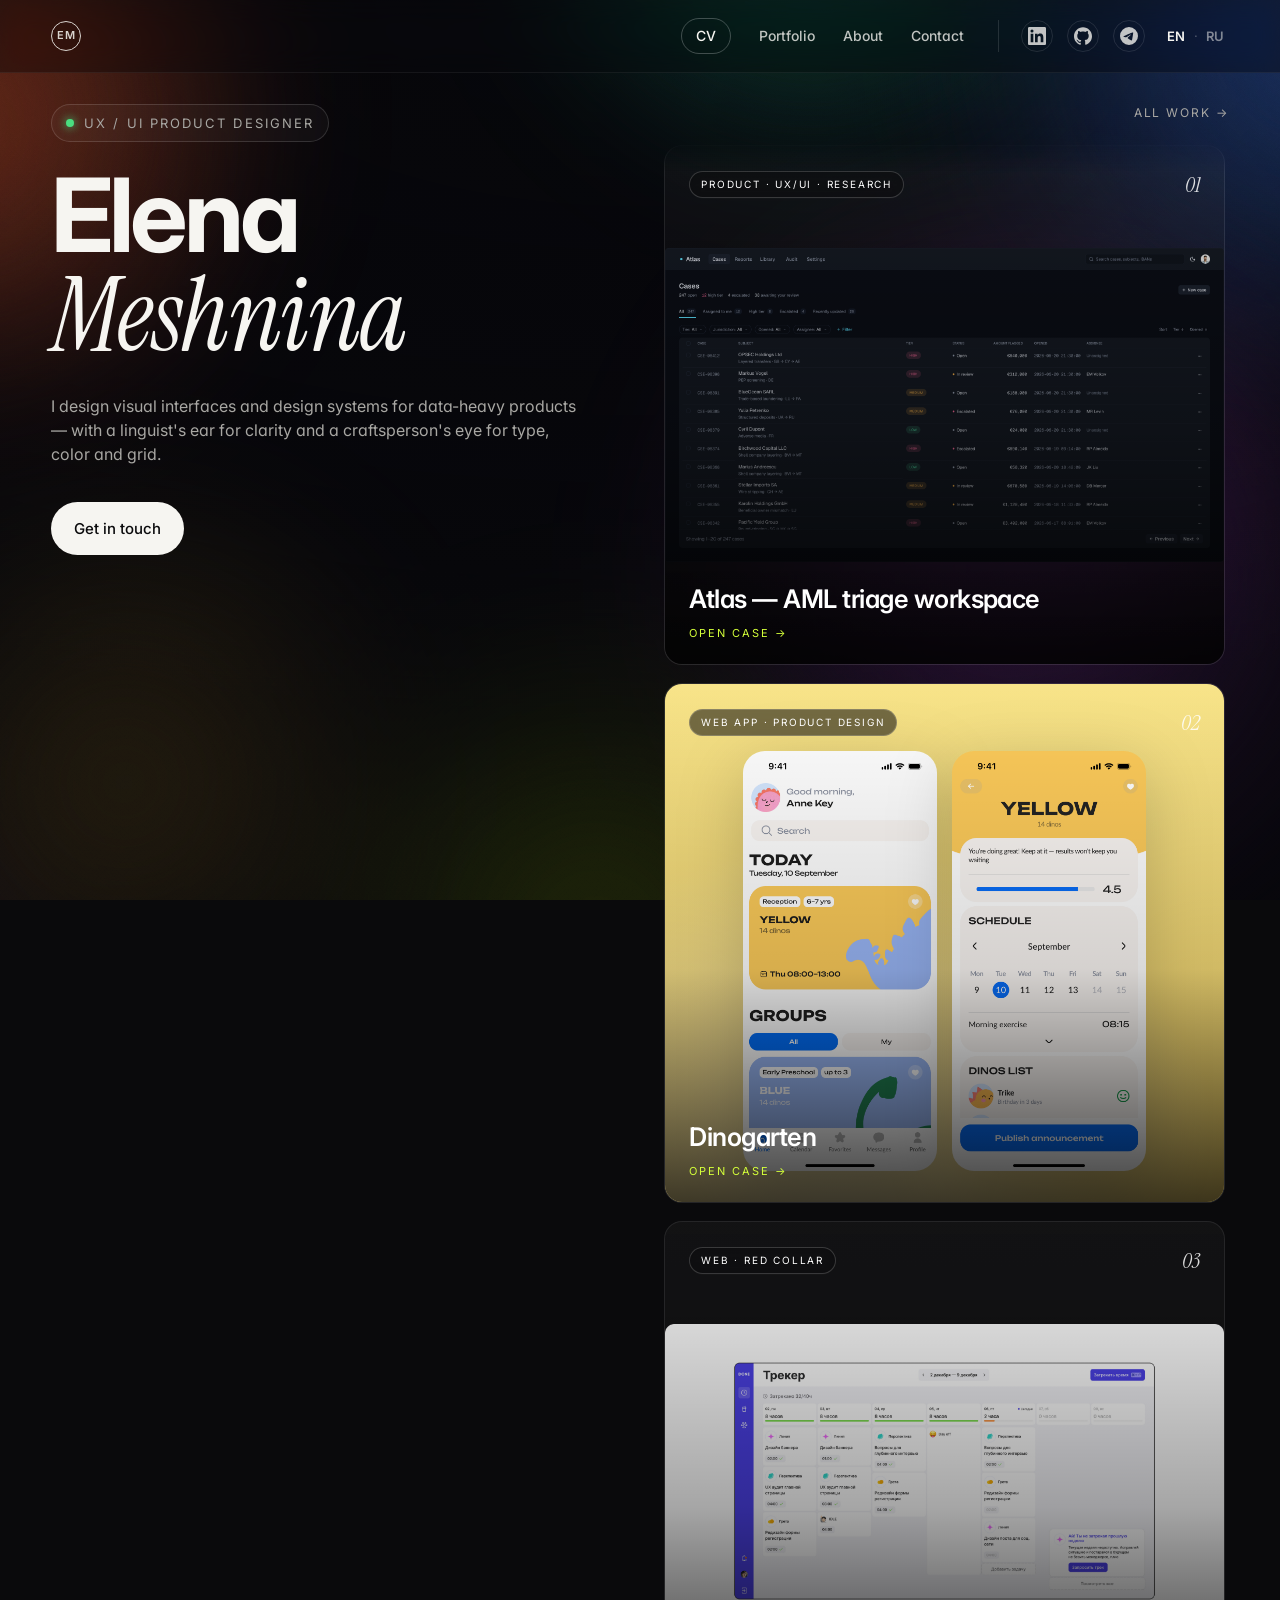
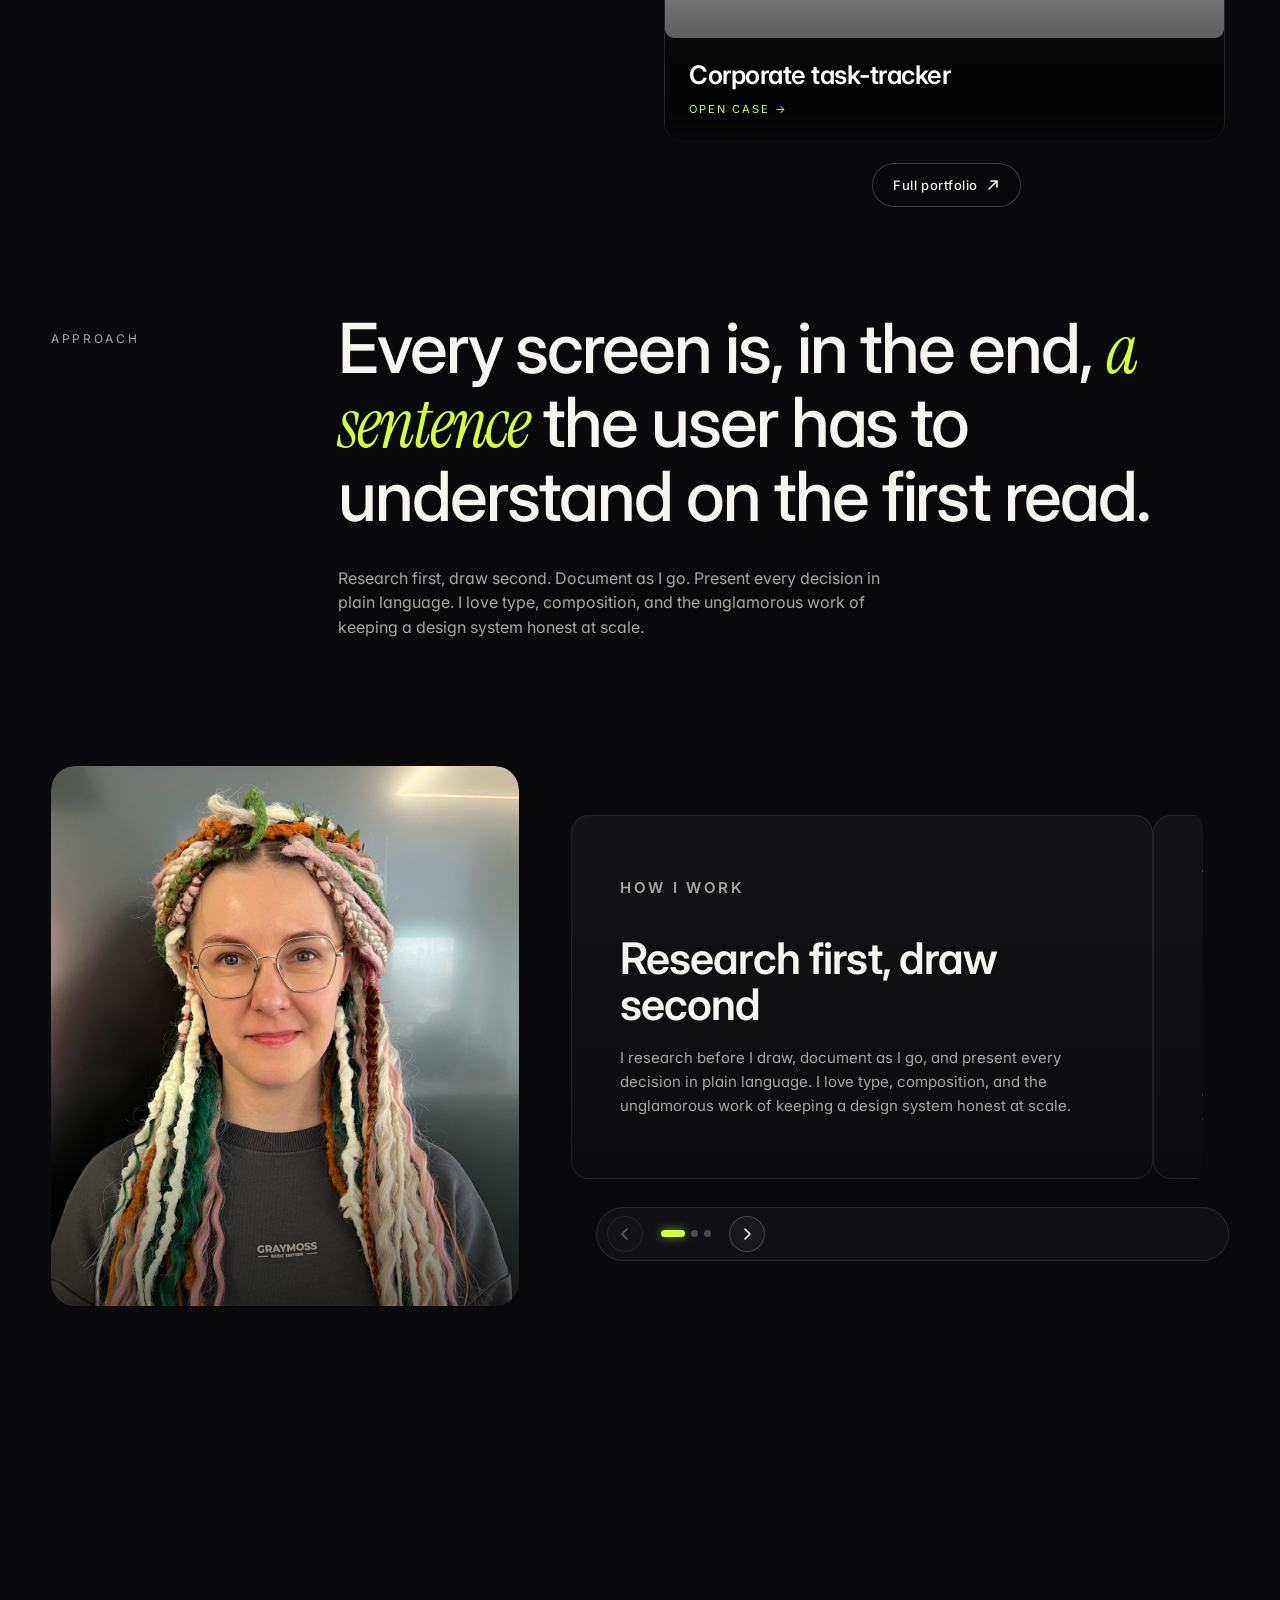
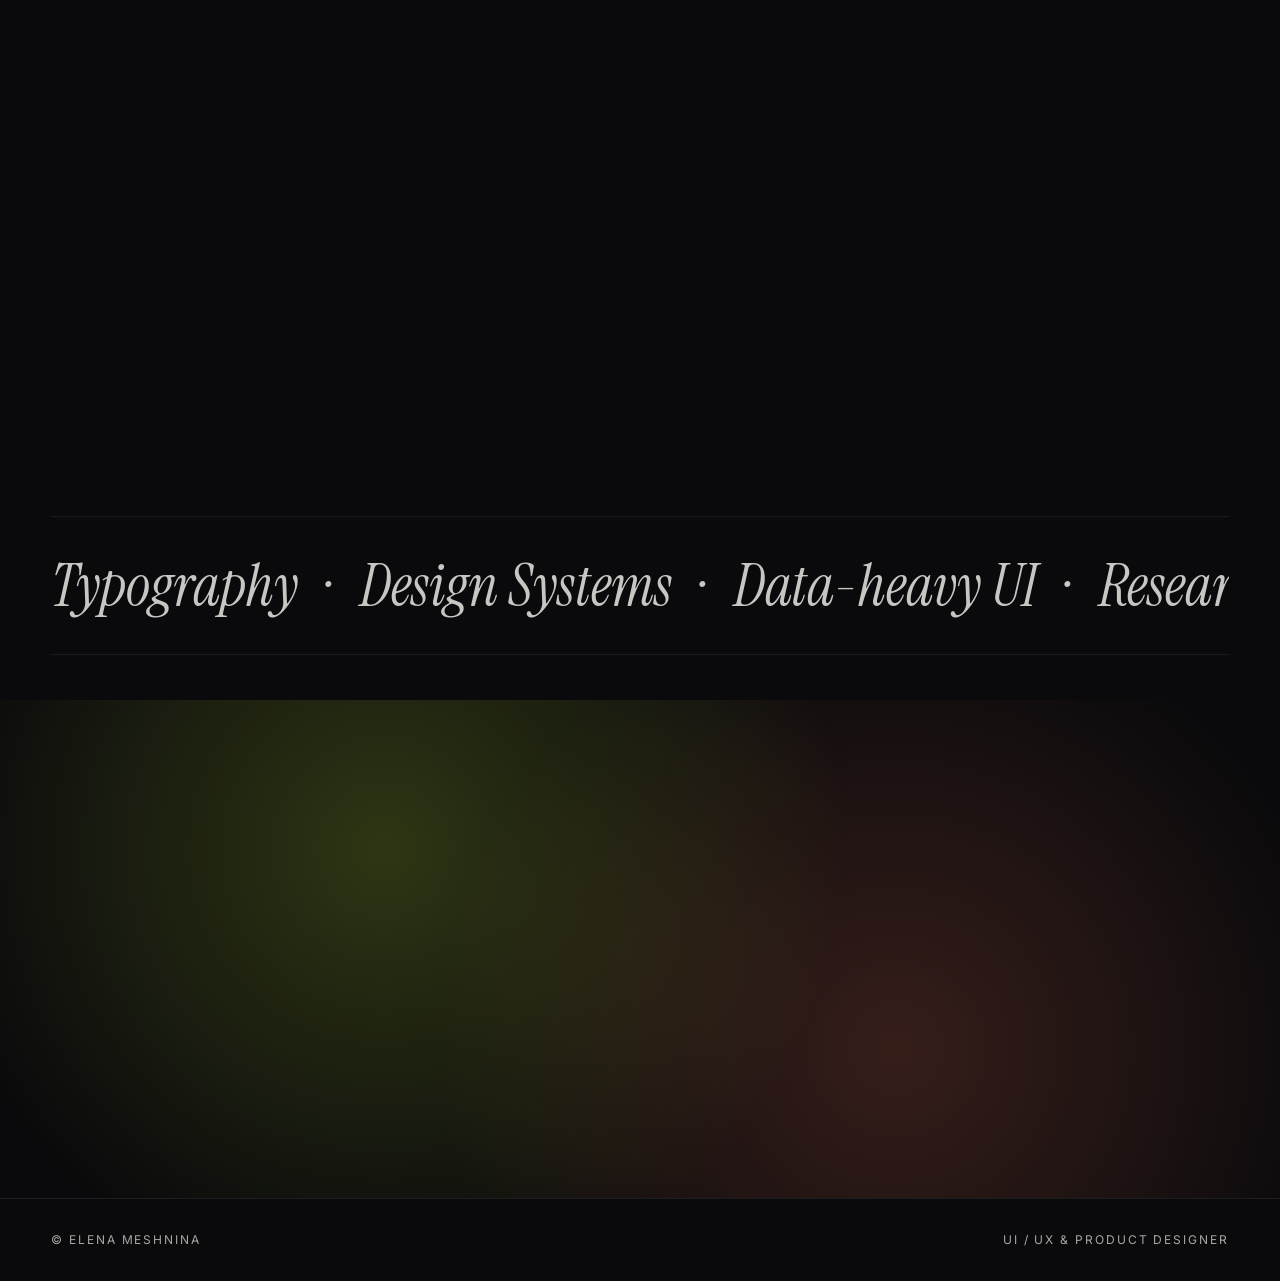
==== commit 2116d054: "Add new case and remove stale ones" ====
--- a/index.html
+++ b/index.html
@@ -71,6 +71,8 @@
     </a>
   </div>
   <nav class="nav__links">
+    <a class="nav__cv" href="https://drive.google.com/file/d/12Ta2eBWsoasW1WxpJvM2IOqPrqqzx4fJ/view?usp=drive_link" target="_blank" rel="noopener" data-lang="en">CV</a>
+    <a class="nav__cv" href="https://drive.google.com/file/d/12idHV0poSKtOPqxzbGs6QoRKvgf6kzxC/view?usp=drive_link" target="_blank" rel="noopener" data-lang="ru">Резюме</a>
     <a href="portfolio.html"><span data-lang="en">Portfolio</span><span data-lang="ru">Портфолио</span></a>
     <a href="#about"><span data-lang="en">About</span><span data-lang="ru">Обо мне</span></a>
     <a href="#contact"><span data-lang="en">Contact</span><span data-lang="ru">Контакты</span></a>
@@ -105,8 +107,7 @@
       </h1>
       <p class="hero__lede" data-reveal style="--reveal-delay: .1s">
         <span data-lang="en">I design visual interfaces and design systems for data-heavy products —
-        with a linguist's ear for clarity and a craftsperson's eye for type, color and grid.</span><span data-lang="ru">Я проектирую визуальные интерфейсы и дизайн-системы для продуктов, насыщенных данными, —
-        со слухом лингвиста к ясности и глазом мастера к шрифту, цвету и сетке.</span>
+        with a linguist's ear for clarity and a craftsperson's eye for type, color and grid.</span><span data-lang="ru">Привет! Я&nbsp;Лена, продуктовый дизайнер. Сейчас работаю в&nbsp;компании «Криптонит», где проектирую веб- и&nbsp;мобильные продукты. До&nbsp;этого стажировалась в&nbsp;дизайн-студии Red Collar</span>
       </p>
       <div class="hero__cta" data-reveal style="--reveal-delay: .2s">
         <a class="btn btn--solid" href="mailto:elena.meshnina@gmail.com"><span data-lang="en">Get in touch</span><span data-lang="ru">Связаться</span></a>
@@ -115,10 +116,24 @@
 
     <aside class="hero__work" aria-label="Selected work">
       <div class="hero__work-head">
-        <p class="kicker"><span data-lang="en">Selected work</span><span data-lang="ru">Избранные работы</span></p>
-        <a class="hero__work-all" href="portfolio.html"><span data-lang="en">All work →</span><span data-lang="ru">Все работы →</span></a>
+        <a class="hero__work-all" href="portfolio.html" style="margin-left:auto"><span data-lang="en">All work →</span><span data-lang="ru">Все работы →</span></a>
       </div>
       <div class="hero__work-stage" data-work-carousel>
+        <a class="work-card" href="cases/atlas/index.html">
+          <div class="work-card__media"><img loading="lazy" decoding="async" src="cases/atlas/assets/01-queue-default.png" alt="Atlas AML triage workspace cover" /></div>
+          <div class="work-card__shade"></div>
+          <div class="work-card__body">
+            <div class="work-card__top">
+              <span class="work-card__chip"><span data-lang="en">Product · UX/UI · Research</span><span data-lang="ru">Продукт · UX/UI · Research</span></span>
+              <span class="work-card__num">01</span>
+            </div>
+            <div class="work-card__bottom">
+              <h3 class="work-card__title"><span data-lang="en">Atlas — AML triage workspace</span><span data-lang="ru">Atlas — AML-триаж</span></h3>
+              <span class="work-card__cta"><span data-lang="en">Open case →</span><span data-lang="ru">Открыть кейс →</span></span>
+            </div>
+          </div>
+        </a>
+
         <a class="work-card work-card--dinogarten" href="cases/dinogarten/index.html">
           <div class="work-card__media work-card__media--hero-art">
             <div class="work-card__hero-pair">
@@ -130,10 +145,10 @@
           <div class="work-card__body">
             <div class="work-card__top">
               <span class="work-card__chip"><span data-lang="en">Web App · Product Design</span><span data-lang="ru">Веб-приложение · Продуктовый дизайн</span></span>
-              <span class="work-card__num">01</span>
+              <span class="work-card__num">02</span>
             </div>
             <div class="work-card__bottom">
-              <h3 class="work-card__title"><span data-lang="en">Dinogarten — a kind daily report tool</span><span data-lang="ru">Dinogarten — добрый инструмент ежедневных отчётов</span></h3>
+              <h3 class="work-card__title"><span data-lang="en">Dinogarten</span><span data-lang="ru">Диносадик</span></h3>
               <span class="work-card__cta"><span data-lang="en">Open case →</span><span data-lang="ru">Открыть кейс →</span></span>
             </div>
           </div>
@@ -145,25 +160,10 @@
           <div class="work-card__body">
             <div class="work-card__top">
               <span class="work-card__chip"><span data-lang="en">Web · Red Collar</span><span data-lang="ru">Веб · Red Collar</span></span>
-              <span class="work-card__num">02</span>
+              <span class="work-card__num">03</span>
             </div>
             <div class="work-card__bottom">
-              <h3 class="work-card__title"><span data-lang="en">Corporate task-tracker, rethought</span><span data-lang="ru">Корпоративный таск-трекер, переосмысленный</span></h3>
-              <span class="work-card__cta"><span data-lang="en">Open case →</span><span data-lang="ru">Открыть кейс →</span></span>
-            </div>
-          </div>
-        </a>
-
-        <a class="work-card" href="cases/sber/index.html">
-          <div class="work-card__media"><img loading="lazy" decoding="async" src="cases/sber/assets/cover.png" alt="SberHealth case cover" /></div>
-          <div class="work-card__shade"></div>
-          <div class="work-card__body">
-            <div class="work-card__top">
-              <span class="work-card__chip"><span data-lang="en">Mobile · Workshop</span><span data-lang="ru">Мобайл · Воркшоп</span></span>
-              <span class="work-card__num">03</span>
-            </div>
-            <div class="work-card__bottom">
-              <h3 class="work-card__title"><span data-lang="en">SberHealth — booking, simplified</span><span data-lang="ru">SberHealth — запись к врачу без лишнего</span></h3>
+              <h3 class="work-card__title"><span data-lang="en">Corporate task-tracker</span><span data-lang="ru">Корпоративный таск-трекер</span></h3>
               <span class="work-card__cta"><span data-lang="en">Open case →</span><span data-lang="ru">Открыть кейс →</span></span>
             </div>
           </div>
@@ -185,10 +185,10 @@
     <p class="manifesto__label" data-reveal><span data-lang="en">Approach</span><span data-lang="ru">Подход</span></p>
     <div data-reveal style="--reveal-delay: .1s">
       <p class="manifesto__quote">
-        <span data-lang="en">Every screen is, in the end, <em>a sentence</em> the user has to understand on the first read.</span><span data-lang="ru">Каждый экран — это, в конце концов, <em>фраза</em>, которую пользователь должен понять с первого прочтения.</span>
+        <span data-lang="en">Every screen is, in the end, <em>a sentence</em> the user has to understand on the first read.</span><span data-lang="ru">Каждый экран — это <em>идея</em>, которую пользователь должен понять с&nbsp;первого взгляда</span>
       </p>
-      <p class="manifesto__sub">
-        <span data-lang="en">Research first, draw second. Document as I go. Present every decision in plain language. I love type, composition, and the unglamorous work of keeping a design system honest at scale.</span><span data-lang="ru">Сначала исследование, потом макет. Документирую по ходу. Объясняю каждое решение простыми словами. Люблю шрифт, композицию и неброскую работу — держать дизайн-систему честной в масштабе.</span>
+      <p class="manifesto__sub" data-lang="en">
+        Research first, draw second. Document as I go. Present every decision in plain language. I love type, composition, and the unglamorous work of keeping a design system honest at scale.
       </p>
     </div>
   </div>
@@ -207,19 +207,19 @@
       <div class="about__viewport">
         <div class="about__track">
           <article class="about-card">
-            <p class="kicker"><span data-lang="en">How I work</span><span data-lang="ru">Как я работаю</span></p>
+            <p class="kicker"><span data-lang="en">How I work</span><span data-lang="ru">Как я&nbsp;работаю</span></p>
             <h2><span data-lang="en">Research first, draw second</span><span data-lang="ru">Сначала исследование, потом макет</span></h2>
-            <p><span data-lang="en">I research before I draw, document as I go, and present every decision in plain language. I love type, composition, and the unglamorous work of keeping a design system honest at scale.</span><span data-lang="ru">Сначала исследую, потом рисую, документирую по ходу и объясняю каждое решение простыми словами. Люблю шрифт, композицию и неброскую работу — держать дизайн-систему честной в масштабе.</span></p>
+            <p><span data-lang="en">I research before I draw, document as I go, and present every decision in plain language. I love type, composition, and the unglamorous work of keeping a design system honest at scale.</span><span data-lang="ru">Сначала исследую, потом рисую. Документирую решения по&nbsp;ходу работы и&nbsp;объясняю их простыми словами. Люблю аккуратные интерфейсы, в&nbsp;которых каждая деталь работает на&nbsp;пользователя.</span></p>
           </article>
           <article class="about-card">
             <p class="kicker"><span data-lang="en">Today</span><span data-lang="ru">Сейчас</span></p>
-            <h2><span data-lang="en">Designing for high-load systems</span><span data-lang="ru">Проектирую для высоконагруженных систем</span></h2>
-            <p><span data-lang="en">I design web interfaces for high-load enterprise systems, and I co-led a global redesign of a company-wide design system that accelerated team velocity and made the UI noticeably more consistent.</span><span data-lang="ru">Проектирую веб-интерфейсы для высоконагруженных корпоративных систем и вместе с командой провела глобальный редизайн общей дизайн-системы — он ускорил работу команд и сделал интерфейс заметно более единообразным.</span></p>
+            <h2><span data-lang="en">Designing for high-load systems</span><span data-lang="ru">Проектирую для&nbsp;высоконагруженных систем</span></h2>
+            <p><span data-lang="en">I design web interfaces for high-load enterprise systems, and I co-led a global redesign of a company-wide design system that accelerated team velocity and made the UI noticeably more consistent.</span><span data-lang="ru">Проектирую веб-интерфейсы для&nbsp;высоконагруженных корпоративных систем. Вместе с&nbsp;командой участвовала в&nbsp;редизайне общей дизайн-системы, который сделал интерфейсы более единообразными и&nbsp;упростил работу над&nbsp;продуктом.</span></p>
           </article>
           <article class="about-card">
-            <p class="kicker"><span data-lang="en">About</span><span data-lang="ru">Обо мне</span></p>
-            <h2><span data-lang="en">Designer with a teacher's instinct for clarity</span><span data-lang="ru">Дизайнер с учительским чутьём на ясность</span></h2>
-            <p><span data-lang="en">Linguist by training. English instructor for IT teams for nearly a decade. Then a deliberate pivot into product design — because every screen is, in the end, a sentence the user has to understand on the first read.</span><span data-lang="ru">Лингвист по образованию. Почти десять лет преподавала английский IT-командам. Затем осознанный переход в продуктовый дизайн — потому что каждый экран, в конце концов, это фраза, которую пользователь должен понять с первого прочтения.</span></p>
+            <p class="kicker"><span data-lang="en">About</span><span data-lang="ru">Обо&nbsp;мне</span></p>
+            <h2><span data-lang="en">Designer with a teacher's instinct for clarity</span><span data-lang="ru">Дизайнер с&nbsp;опытом преподавания</span></h2>
+            <p><span data-lang="en">Linguist by training. English instructor for IT teams for nearly a decade. Then a deliberate pivot into product design — because every screen is, in the end, a sentence the user has to understand on the first read.</span><span data-lang="ru">Почти десять лет преподавала английский IT-командам. В&nbsp;продуктовый дизайн пришла с&nbsp;убеждением, что хороший интерфейс должен быть таким&nbsp;же понятным, как хорошо сформулированная мысль.</span></p>
           </article>
         </div>
       </div>
@@ -245,7 +245,7 @@
 <section class="skills">
   <div class="skills__head" data-reveal>
     <p class="kicker"><span data-lang="en">Toolkit</span><span data-lang="ru">Инструментарий</span></p>
-    <h2><span data-lang="en">Craft, research, systems</span><span data-lang="ru">Ремесло, исследование, системы</span></h2>
+    <h2><span data-lang="en">Craft, research, systems</span><span data-lang="ru">Исследование, интерфейсы, дизайн-системы</span></h2>
   </div>
   <div class="skills__grid">
     <div class="skill-card" data-reveal>
@@ -253,9 +253,9 @@
       <h3><span data-lang="en">Design</span><span data-lang="ru">Дизайн</span></h3>
       <ul>
         <li><span data-lang="en">UI design</span><span data-lang="ru">UI-дизайн</span></li><li><span data-lang="en">Visual design</span><span data-lang="ru">Визуальный дизайн</span></li>
-        <li><span data-lang="en">Web & landing pages</span><span data-lang="ru">Сайты и лендинги</span></li><li><span data-lang="en">Banners & promo creatives</span><span data-lang="ru">Баннеры и промо-креативы</span></li>
+        <li><span data-lang="en">Web & landing pages</span><span data-lang="ru">Десктоп и&nbsp;мобилки</span></li><li data-lang="en">Banners & promo creatives</li>
         <li><span data-lang="en">Design systems / UI kits</span><span data-lang="ru">Дизайн-системы / UI-киты</span></li><li><span data-lang="en">Responsive design</span><span data-lang="ru">Адаптивный дизайн</span></li>
-        <li><span data-lang="en">iOS & Android guidelines</span><span data-lang="ru">Гайдлайны iOS и Android</span></li>
+        <li><span data-lang="en">iOS & Android guidelines</span><span data-lang="ru">Гайдлайны iOS и&nbsp;Android</span></li>
         <li><span data-lang="en">Typography · Composition · Color</span><span data-lang="ru">Типографика · Композиция · Цвет</span></li>
       </ul>
     </div>
@@ -265,7 +265,7 @@
       <ul>
         <li><span data-lang="en">Wireframing · Prototyping</span><span data-lang="ru">Вайрфреймы · Прототипирование</span></li>
         <li><span data-lang="en">User research</span><span data-lang="ru">Пользовательские исследования</span></li>
-        <li><span data-lang="en">Usability testing & interviews</span><span data-lang="ru">Юзабилити-тесты и интервью</span></li>
+        <li><span data-lang="en">Usability testing & interviews</span><span data-lang="ru">Юзабилити-тесты и&nbsp;интервью</span></li>
         <li><span data-lang="en">CJM · User stories · Job stories</span><span data-lang="ru">CJM · User stories · Job stories</span></li>
         <li><span data-lang="en">JTBD · User flows</span><span data-lang="ru">JTBD · Пользовательские сценарии</span></li>
       </ul>
@@ -278,7 +278,7 @@
         <li><span data-lang="en">Adobe Photoshop · Firefly</span><span data-lang="ru">Adobe Photoshop · Firefly</span></li>
         <li><span data-lang="en">Miro · Notion</span><span data-lang="ru">Miro · Notion</span></li>
         <li><span data-lang="en">Confluence · Jira</span><span data-lang="ru">Confluence · Jira</span></li>
-        <li><span data-lang="en">Familiar with HTML & CSS for handoff</span><span data-lang="ru">Знаю HTML и CSS для передачи в разработку</span></li>
+        <li><span data-lang="en">Familiar with HTML & CSS for handoff</span><span data-lang="ru">Знаю HTML и&nbsp;CSS для&nbsp;передачи в&nbsp;разработку</span></li>
       </ul>
     </div>
   </div>
@@ -294,7 +294,7 @@
 <section class="contact" id="contact">
   <div class="contact__bg" aria-hidden="true"></div>
   <p class="kicker" data-reveal><span data-lang="en">Let's talk</span><span data-lang="ru">Давайте поговорим</span></p>
-  <h2 data-reveal style="--reveal-delay: .08s"><span data-lang="en">Got an idea, a hire,<br/><em>or a coffee invitation?</em></span><span data-lang="ru">Есть идея, вакансия<br/><em>или приглашение на кофе?</em></span></h2>
+  <h2 data-reveal style="--reveal-delay: .08s"><span data-lang="en">Got an idea, a hire,<br/><em>or a coffee invitation?</em></span><span data-lang="ru">Есть идея, вакансия<br/><em>или приглашение на&nbsp;кофе?</em></span></h2>
   <a class="contact__mail" href="mailto:elena.meshnina@gmail.com" data-reveal style="--reveal-delay: .16s">elena.meshnina@gmail.com</a>
   <div class="contact__links" data-reveal style="--reveal-delay: .24s">
     <a href="mailto:elena.meshnina@gmail.com"><span data-lang="en">Email</span><span data-lang="ru">Почта</span></a>
@@ -307,7 +307,7 @@
 
 <footer class="footer">
   <span><span data-lang="en">© Elena Meshnina</span><span data-lang="ru">© Елена Мешнина</span></span>
-  <span><span data-lang="en">UI / UX & Product Designer</span><span data-lang="ru">UI / UX и продуктовый дизайнер</span></span>
+  <span><span data-lang="en">UI / UX & Product Designer</span><span data-lang="ru">UI / UX и&nbsp;продуктовый дизайнер</span></span>
 </footer>
 
 <script src="script.js"></script>
--- a/styles.css
+++ b/styles.css
@@ -146,6 +146,18 @@
   transition: opacity .2s ease;
 }
 .nav__links a:hover { opacity: 1; }
+
+/* CV / Résumé pill (neutral, not the forbidden glowing accent button) */
+.nav__links a.nav__cv {
+  opacity: 1;
+  padding: 6px 14px;
+  border: 1px solid rgba(255,255,255,0.24);
+  border-radius: 999px;
+  transition: border-color .2s ease, background .2s ease;
+}
+.nav__links a.nav__cv:hover { border-color: var(--fg); background: rgba(255,255,255,0.06); }
+body.is-light .nav__links a.nav__cv { border-color: rgba(0,0,0,0.22); }
+body.is-light .nav__links a.nav__cv:hover { border-color: #0a0a0c; background: rgba(0,0,0,0.04); }
 
 .nav__social-group {
   display: inline-flex;
@@ -645,11 +657,11 @@
 .work-card__media { position: absolute; inset: 0; z-index: 0; }
 .work-card__media img {
   width: 100%; height: 100%;
-  object-fit: cover;
-  transform: scale(1.04);
+  object-fit: contain;
+  transform: scale(1);
   transition: transform 1.1s cubic-bezier(.2,.7,.1,1);
 }
-.work-card:hover .work-card__media img { transform: scale(1.1); }
+.work-card:hover .work-card__media img { transform: scale(1.04); }
 .work-card__shade {
   position: absolute; inset: 0;
   z-index: 1;
@@ -1822,27 +1834,10 @@
   transition: padding-left .35s cubic-bezier(.2,.7,.1,1), color .25s ease;
   isolation: isolate;
 }
-.works-item::after {
-  content: '→';
-  position: absolute;
-  right: clamp(8px, 1vw, 16px);
-  top: 50%;
-  transform: translateY(-50%) translateX(-12px);
-  font-size: 20px;
-  color: var(--accent);
-  opacity: 0;
-  transition: opacity .3s ease, transform .35s cubic-bezier(.2,.7,.1,1);
-}
 .works-item:hover,
 .works-item:focus-visible,
 .works-item.is-active {
   padding-left: clamp(16px, 2vw, 28px);
-}
-.works-item:hover::after,
-.works-item:focus-visible::after,
-.works-item.is-active::after {
-  opacity: 1;
-  transform: translateY(-50%) translateX(0);
 }
 
 .works-item__num {
@@ -1917,11 +1912,19 @@
 .works-preview__slide.is-active {
   opacity: 1;
   transform: scale(1);
+  pointer-events: auto;
 }
 .works-preview__slide > img {
   width: 100%;
   height: 100%;
-  object-fit: cover;
+  object-fit: contain;
+}
+/* Whole active preview links through to its case page */
+.works-preview__link {
+  position: absolute;
+  inset: 0;
+  z-index: 2;
+  cursor: pointer;
 }
 .works-preview__hero-art {
   position: absolute;
@@ -1975,7 +1978,7 @@
   }
   .works-item__media img {
     width: 100%; height: 100%;
-    object-fit: cover;
+    object-fit: contain;
   }
   body.is-light .works-item__media { background: rgba(0,0,0,0.04); }
   .works-item__title { font-size: clamp(22px, 5.5vw, 32px); }
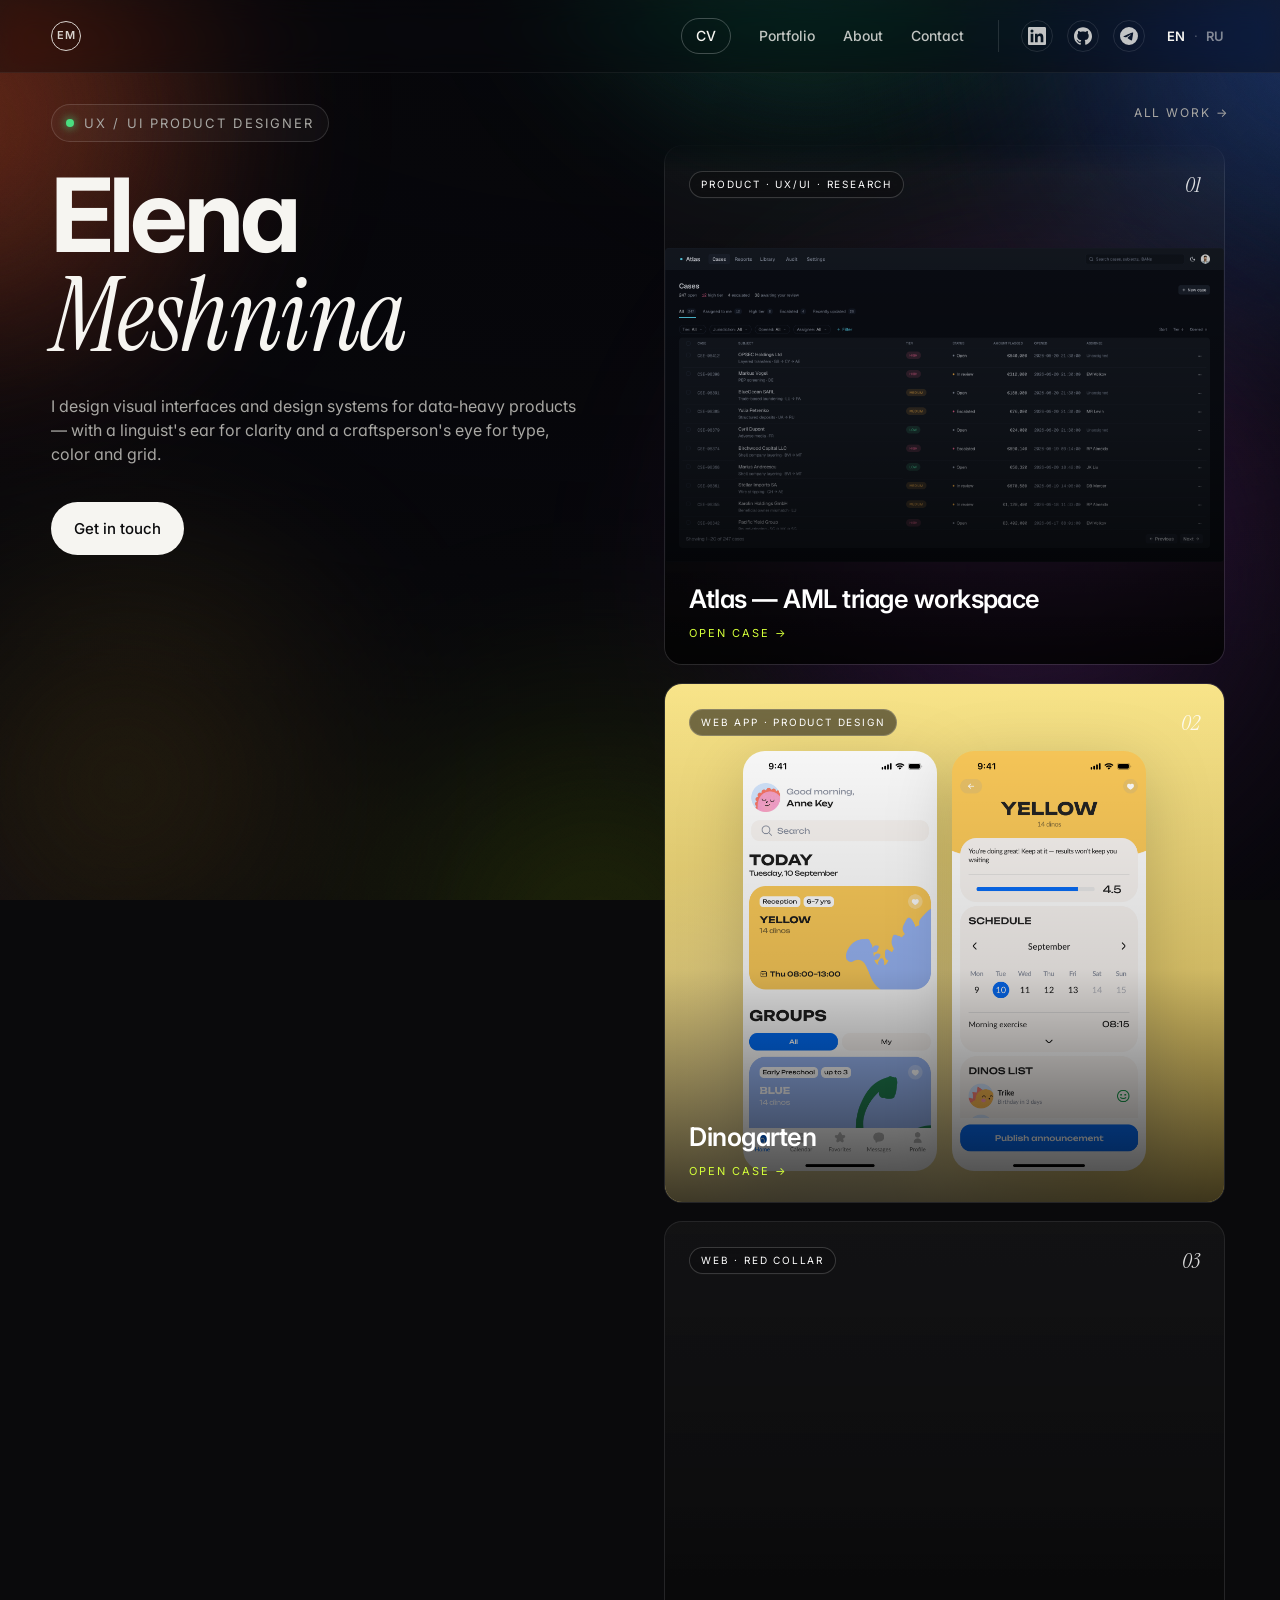
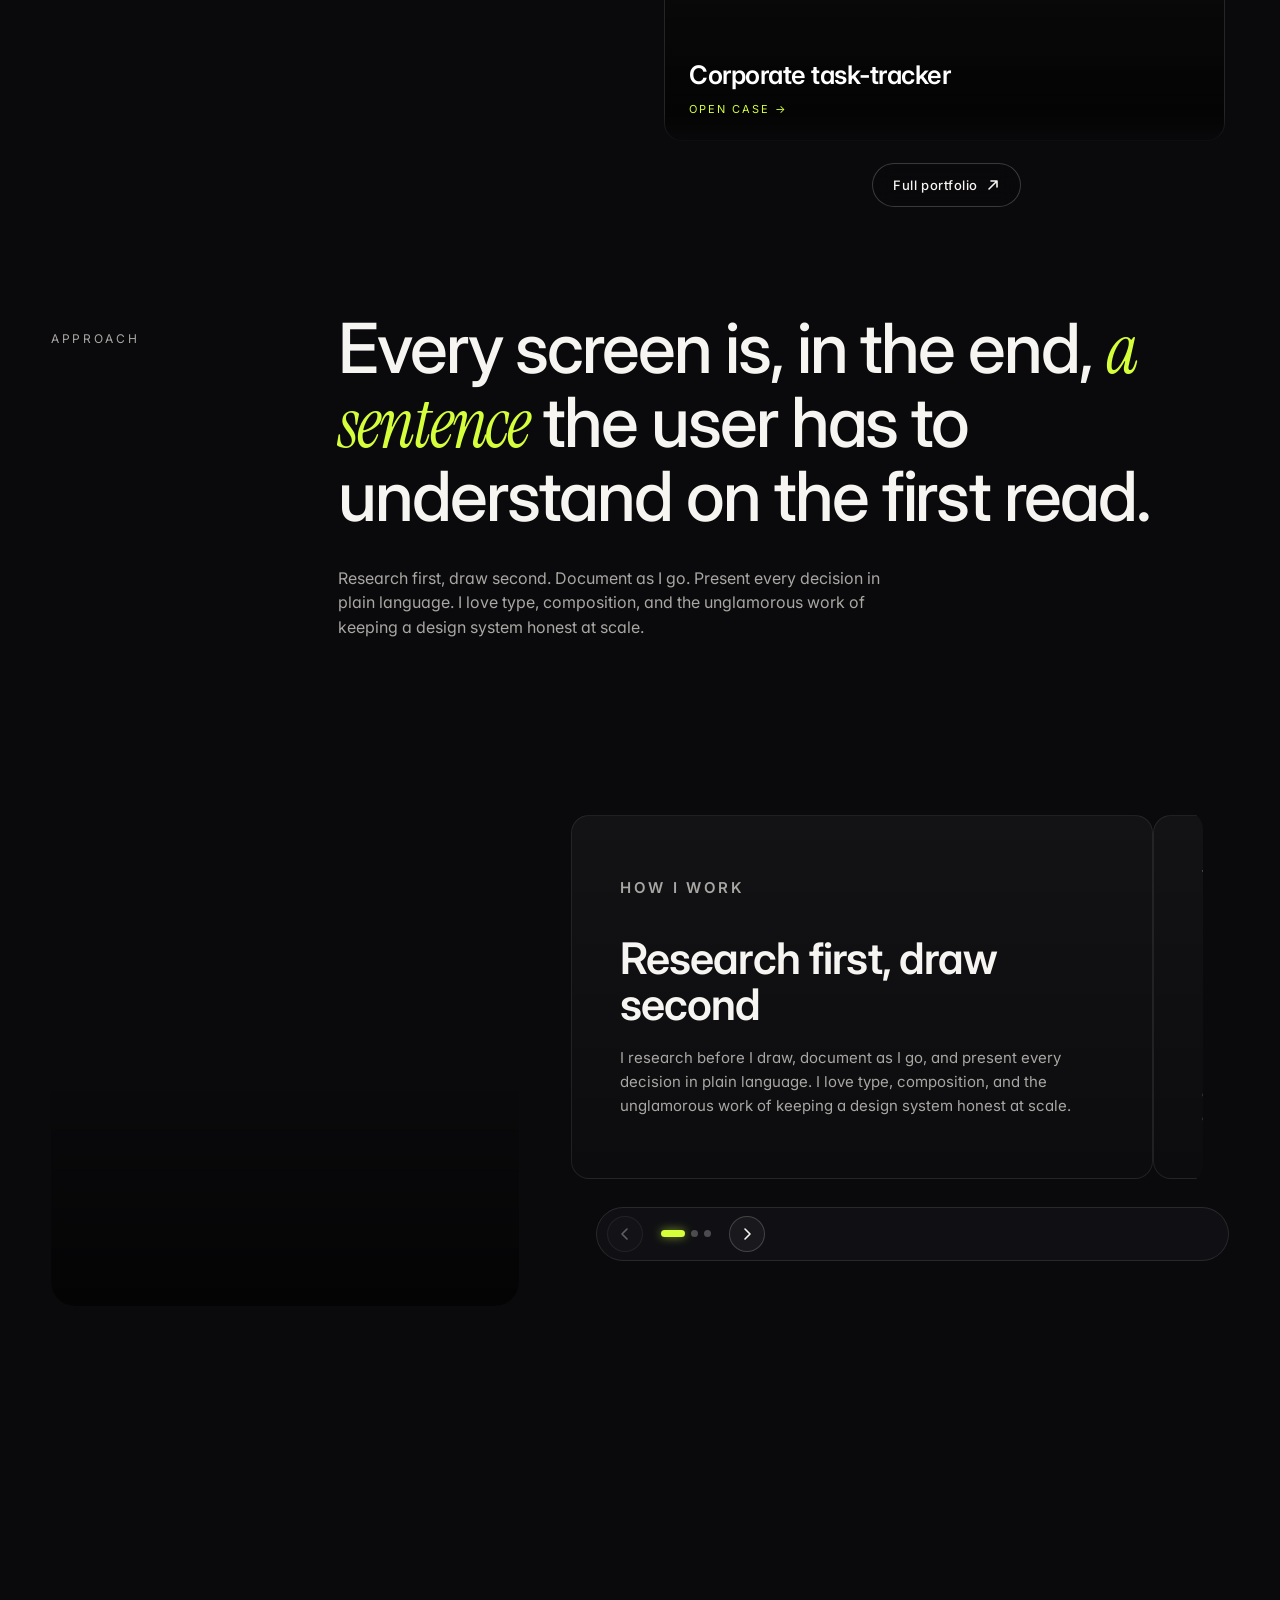
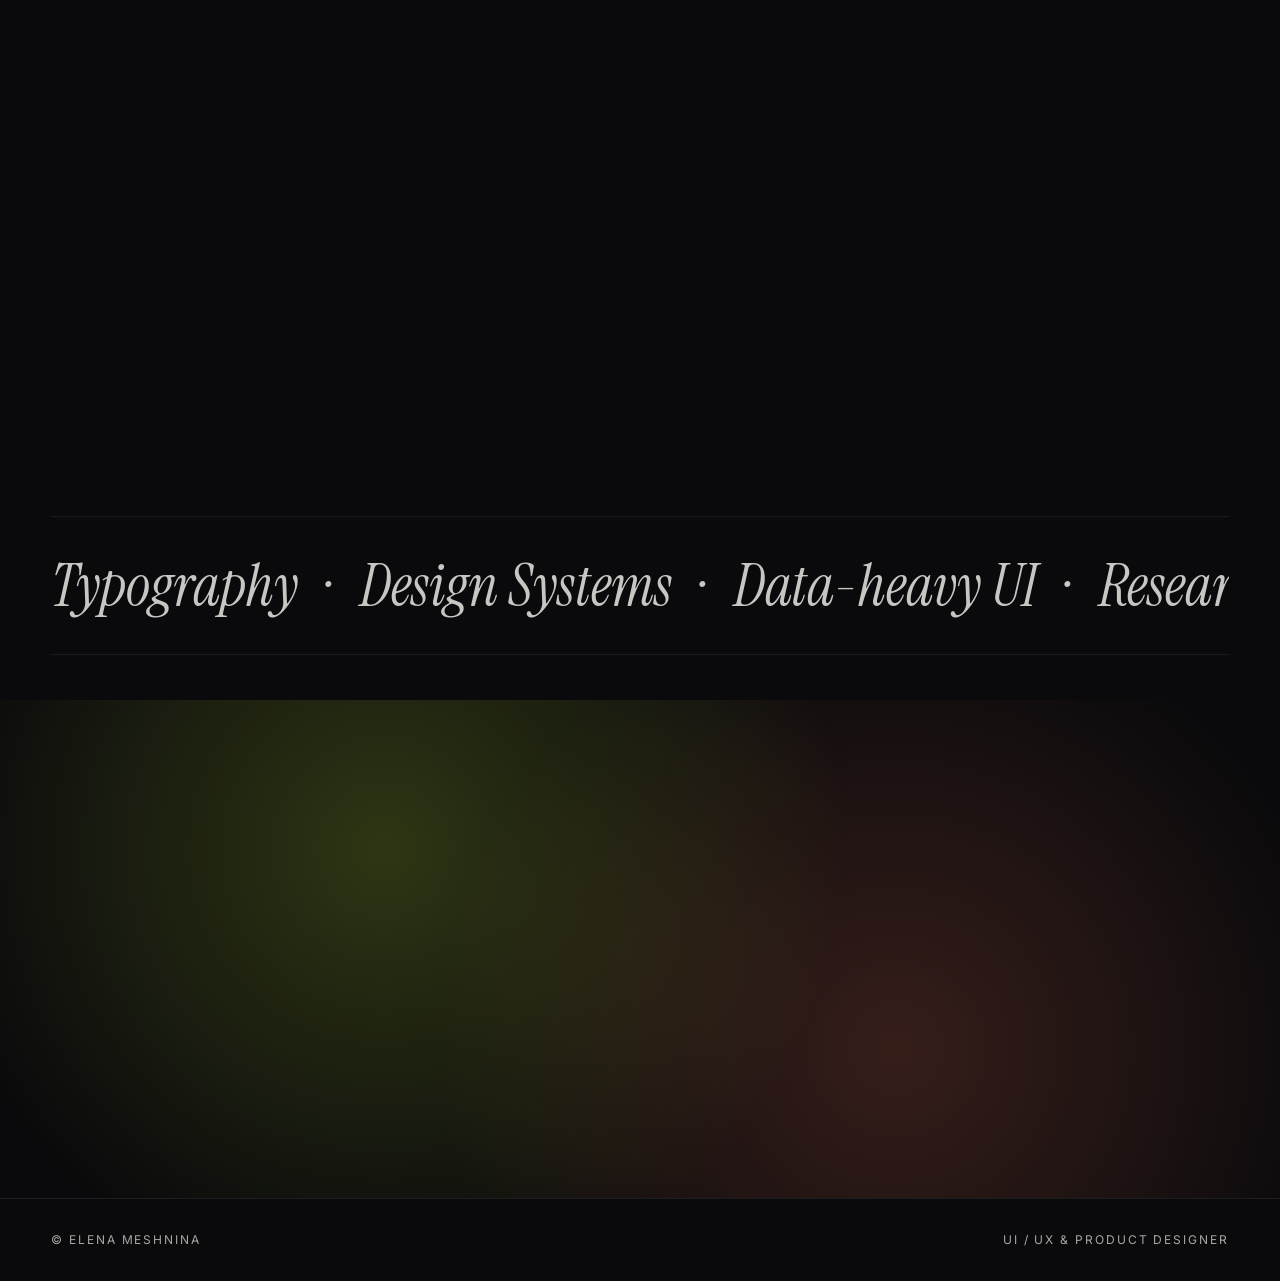
==== commit aaf89cd2: "Add Metrika counter" ====
--- a/index.html
+++ b/index.html
@@ -50,6 +50,18 @@
       }
     })();
   </script>
+    <!-- Yandex.Metrika counter -->
+    <script type="text/javascript">
+        (function(m,e,t,r,i,k,a){
+            m[i]=m[i]||function(){(m[i].a=m[i].a||[]).push(arguments)};
+            m[i].l=1*new Date();
+            for (var j = 0; j < document.scripts.length; j++) {if (document.scripts[j].src === r) { return; }}
+            k=e.createElement(t),a=e.getElementsByTagName(t)[0],k.async=1,k.src=r,a.parentNode.insertBefore(k,a)
+        })(window, document,'script','https://mc.yandex.ru/metrika/tag.js?id=110365541', 'ym');
+        ym(110365541, 'init', {ssr:true, webvisor:true, clickmap:true, ecommerce:"dataLayer", referrer: document.referrer, url: location.href, accurateTrackBounce:true, trackLinks:true});
+    </script>
+    <noscript><div><img src="https://mc.yandex.ru/watch/110365541" style="position:absolute; left:-9999px;" alt="" /></div></noscript>
+    <!-- /Yandex.Metrika counter -->
 </head>
 <body>
 
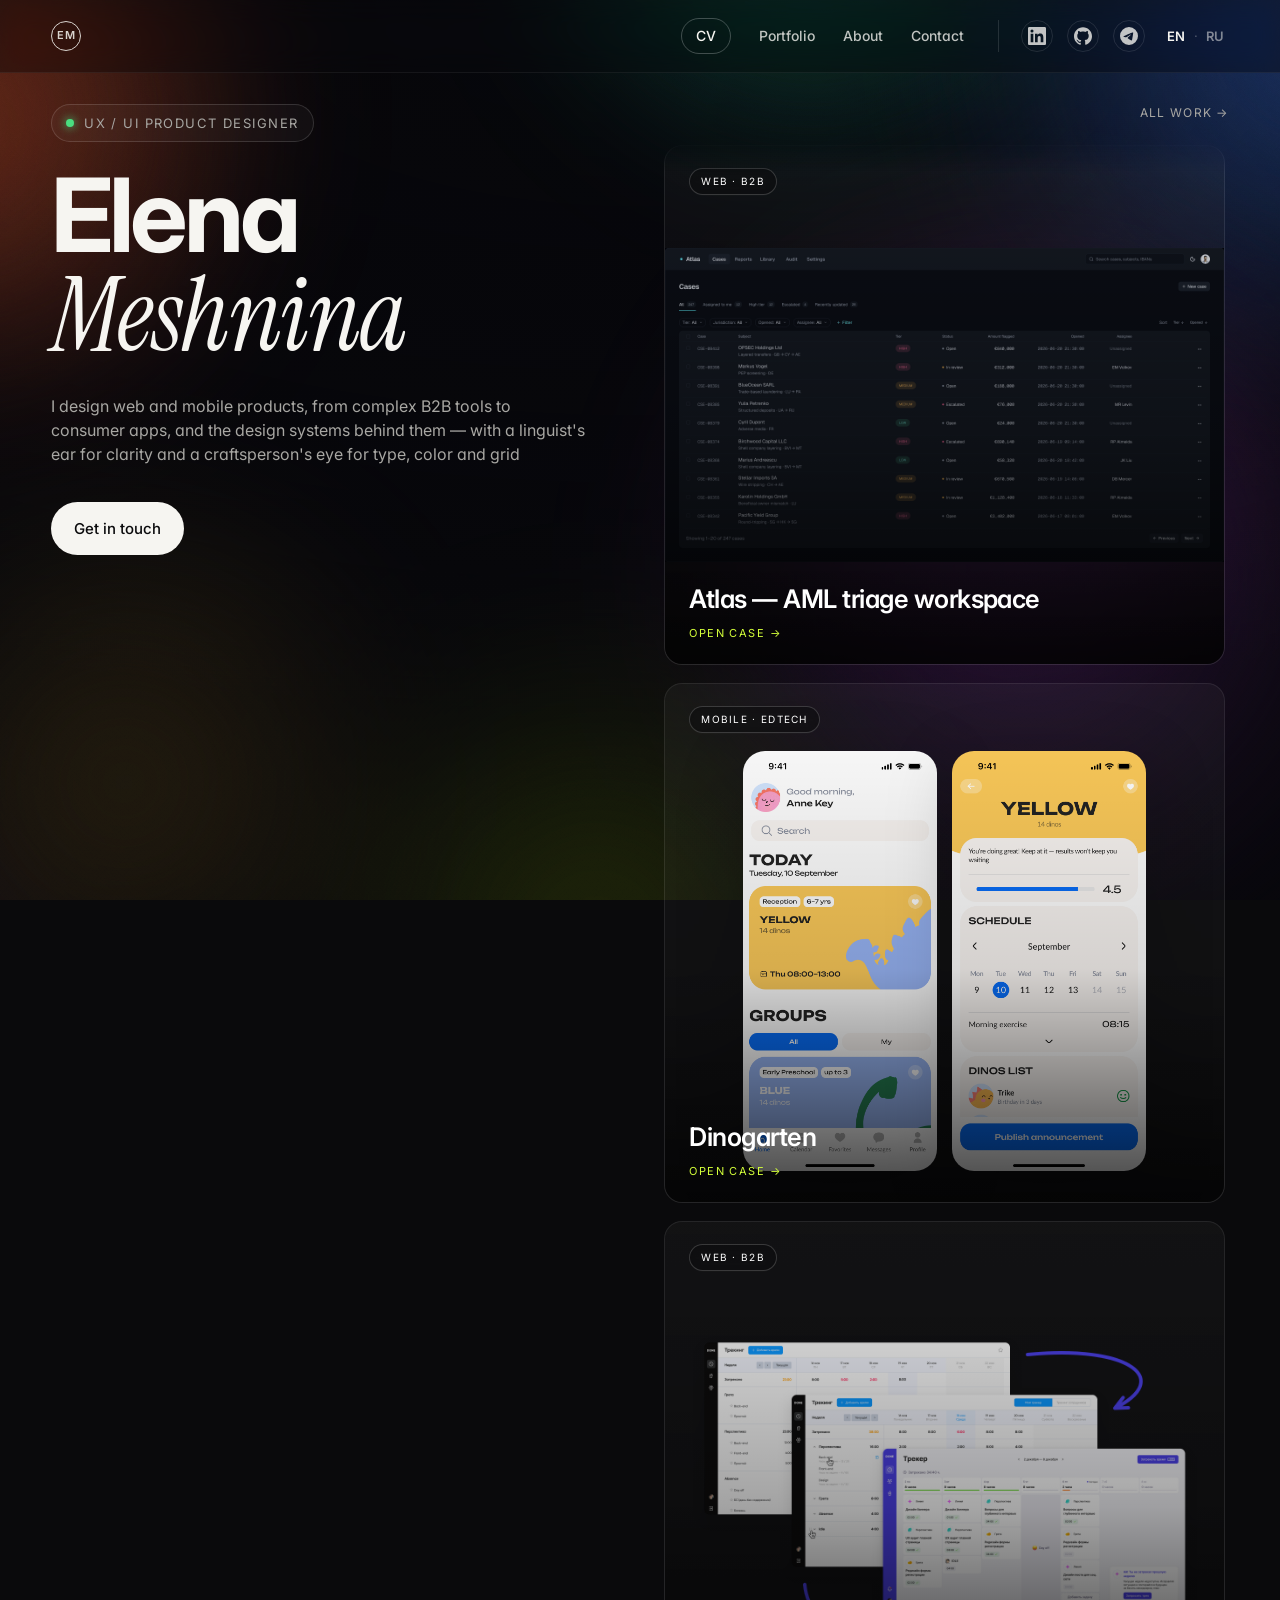
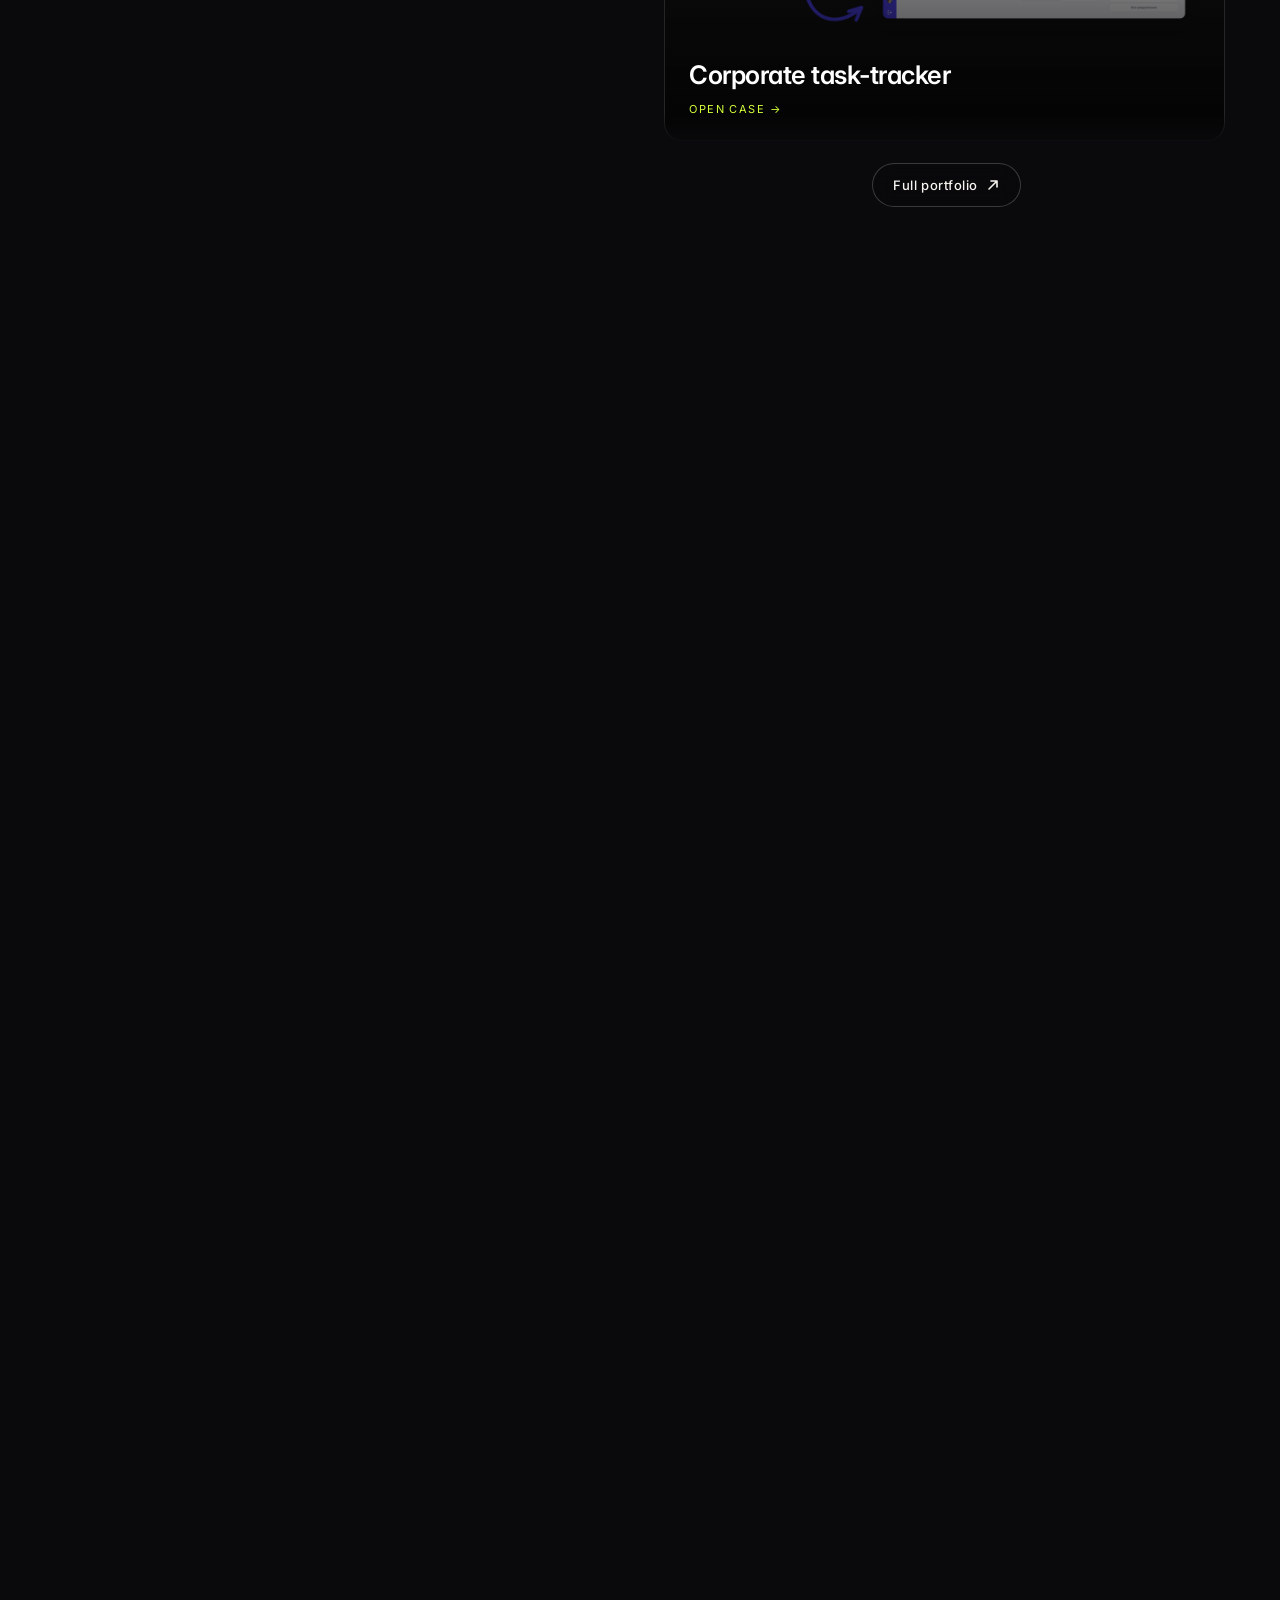
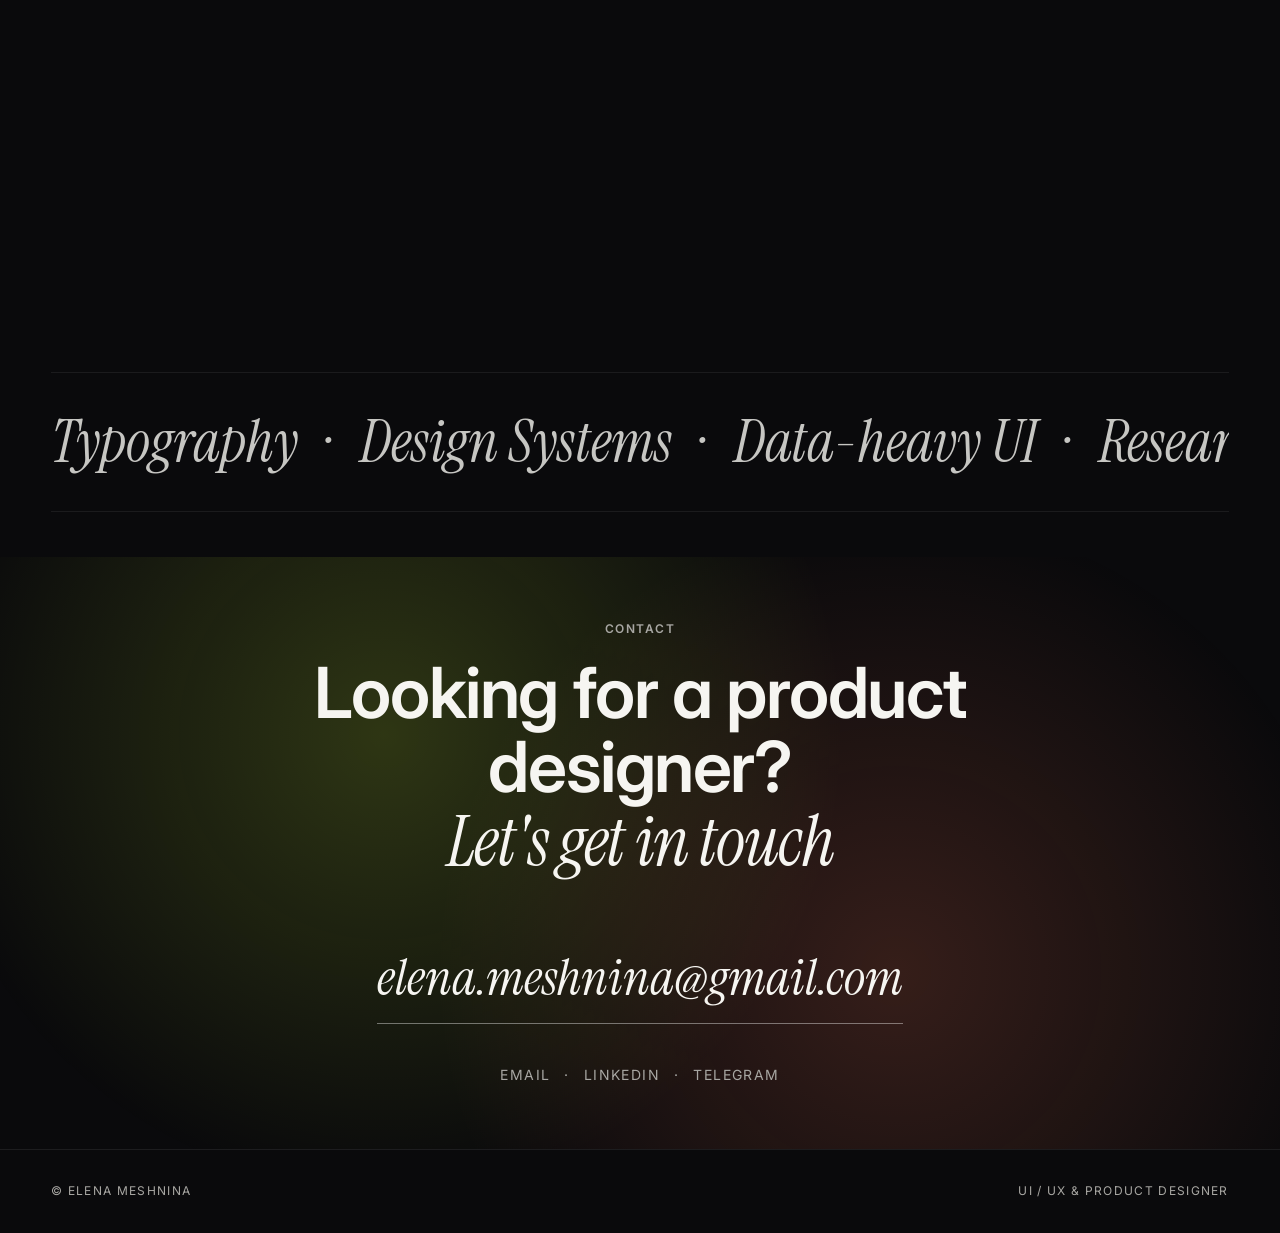
==== commit b597f79f: "Refresh the whole portfolio" ====
--- a/index.html
+++ b/index.html
@@ -33,7 +33,7 @@
   <script>
     window.__i18n = {
       en: { title: "Elena Meshnina — Product Designer", desc: "Elena Meshnina — UI/UX & Product Designer. Selected work and case studies." },
-      ru: { title: "Елена Мешнина — продуктовый дизайнер", desc: "Елена Мешнина — UI/UX и продуктовый дизайнер. Избранные работы и кейсы." }
+      ru: { title: "Елена Мешнина — продуктовый дизайнер", desc: "Елена Мешнина — продуктовый дизайнер. Избранные работы и кейсы." }
     };
     (function () {
       var saved = null;
@@ -83,8 +83,8 @@
     </a>
   </div>
   <nav class="nav__links">
-    <a class="nav__cv" href="https://drive.google.com/file/d/12Ta2eBWsoasW1WxpJvM2IOqPrqqzx4fJ/view?usp=drive_link" target="_blank" rel="noopener" data-lang="en">CV</a>
-    <a class="nav__cv" href="https://drive.google.com/file/d/12idHV0poSKtOPqxzbGs6QoRKvgf6kzxC/view?usp=drive_link" target="_blank" rel="noopener" data-lang="ru">Резюме</a>
+    <a class="nav__cv" href="https://drive.google.com/file/d/1iWhB5NkARNtXlqjZVco4DpEjUGkYMEO7/view?usp=drive_link" target="_blank" rel="noopener" data-lang="en">CV</a>
+    <a class="nav__cv" href="https://drive.google.com/file/d/1iu5xtXtdieiB0TxhFbYPIKvzkqkYX77Z/view?usp=drive_link" target="_blank" rel="noopener" data-lang="ru">Резюме</a>
     <a href="portfolio.html"><span data-lang="en">Portfolio</span><span data-lang="ru">Портфолио</span></a>
     <a href="#about"><span data-lang="en">About</span><span data-lang="ru">Обо мне</span></a>
     <a href="#contact"><span data-lang="en">Contact</span><span data-lang="ru">Контакты</span></a>
@@ -112,14 +112,14 @@
   <div class="hero__layout">
     <div class="hero__intro">
       <div class="hero__eyebrow" data-reveal>
-        <span class="dot"></span> <span data-lang="en">UX / UI Product Designer</span><span data-lang="ru">UX / UI продуктовый дизайнер</span>
+        <span class="dot"></span> <span data-lang="en">UX / UI Product Designer</span><span data-lang="ru">Продуктовый дизайнер</span>
       </div>
       <h1 class="hero__title">
         <span class="line"><span data-parallax="-0.04"><span data-lang="en">Elena</span><span data-lang="ru">Елена</span></span> <em data-parallax="0.06"><span data-lang="en">Meshnina</span><span data-lang="ru">Мешнина</span></em></span>
       </h1>
       <p class="hero__lede" data-reveal style="--reveal-delay: .1s">
-        <span data-lang="en">I design visual interfaces and design systems for data-heavy products —
-        with a linguist's ear for clarity and a craftsperson's eye for type, color and grid.</span><span data-lang="ru">Привет! Я&nbsp;Лена, продуктовый дизайнер. Сейчас работаю в&nbsp;компании «Криптонит», где проектирую веб- и&nbsp;мобильные продукты. До&nbsp;этого стажировалась в&nbsp;дизайн-студии Red Collar</span>
+        <span data-lang="en">I design web and mobile products, from complex B2B tools to consumer apps, and the design systems behind them —
+        with a linguist's ear for clarity and a craftsperson's eye for type, color and grid</span><span data-lang="ru">Привет! Я&nbsp;Лена, продуктовый дизайнер. Сейчас работаю в&nbsp;компании «Криптонит», где проектирую веб- и&nbsp;мобильные продукты. До&nbsp;этого стажировалась в&nbsp;дизайн-студии Red Collar</span>
       </p>
       <div class="hero__cta" data-reveal style="--reveal-delay: .2s">
         <a class="btn btn--solid" href="mailto:elena.meshnina@gmail.com"><span data-lang="en">Get in touch</span><span data-lang="ru">Связаться</span></a>
@@ -136,11 +136,10 @@
           <div class="work-card__shade"></div>
           <div class="work-card__body">
             <div class="work-card__top">
-              <span class="work-card__chip"><span data-lang="en">Product · UX/UI · Research</span><span data-lang="ru">Продукт · UX/UI · Research</span></span>
-              <span class="work-card__num">01</span>
+              <span class="work-card__chip"><span data-lang="en">Web · B2B</span><span data-lang="ru">Веб · B2B</span></span>
             </div>
             <div class="work-card__bottom">
-              <h3 class="work-card__title"><span data-lang="en">Atlas — AML triage workspace</span><span data-lang="ru">Atlas — AML-триаж</span></h3>
+              <h3 class="work-card__title"><span data-lang="en">Atlas — AML triage workspace</span><span data-lang="ru">Atlas — AML‑триаж</span></h3>
               <span class="work-card__cta"><span data-lang="en">Open case →</span><span data-lang="ru">Открыть кейс →</span></span>
             </div>
           </div>
@@ -156,8 +155,7 @@
           <div class="work-card__shade"></div>
           <div class="work-card__body">
             <div class="work-card__top">
-              <span class="work-card__chip"><span data-lang="en">Web App · Product Design</span><span data-lang="ru">Веб-приложение · Продуктовый дизайн</span></span>
-              <span class="work-card__num">02</span>
+              <span class="work-card__chip"><span data-lang="en">Mobile · EdTech</span><span data-lang="ru">Мобайл · EdTech</span></span>
             </div>
             <div class="work-card__bottom">
               <h3 class="work-card__title"><span data-lang="en">Dinogarten</span><span data-lang="ru">Диносадик</span></h3>
@@ -167,12 +165,11 @@
         </a>
 
         <a class="work-card" href="cases/tracker/index.html">
-          <div class="work-card__media"><img loading="lazy" decoding="async" src="cases/tracker/assets/cover.png" alt="Corporate task-tracker case cover" /></div>
+          <div class="work-card__media"><img loading="lazy" decoding="async" src="cases/tracker/assets/cover-preview.png" alt="Corporate task-tracker case cover" /></div>
           <div class="work-card__shade"></div>
           <div class="work-card__body">
             <div class="work-card__top">
-              <span class="work-card__chip"><span data-lang="en">Web · Red Collar</span><span data-lang="ru">Веб · Red Collar</span></span>
-              <span class="work-card__num">03</span>
+              <span class="work-card__chip"><span data-lang="en">Web · B2B</span><span data-lang="ru">Веб · B2B</span></span>
             </div>
             <div class="work-card__bottom">
               <h3 class="work-card__title"><span data-lang="en">Corporate task-tracker</span><span data-lang="ru">Корпоративный таск-трекер</span></h3>
@@ -197,10 +194,7 @@
     <p class="manifesto__label" data-reveal><span data-lang="en">Approach</span><span data-lang="ru">Подход</span></p>
     <div data-reveal style="--reveal-delay: .1s">
       <p class="manifesto__quote">
-        <span data-lang="en">Every screen is, in the end, <em>a sentence</em> the user has to understand on the first read.</span><span data-lang="ru">Каждый экран — это <em>идея</em>, которую пользователь должен понять с&nbsp;первого взгляда</span>
-      </p>
-      <p class="manifesto__sub" data-lang="en">
-        Research first, draw second. Document as I go. Present every decision in plain language. I love type, composition, and the unglamorous work of keeping a design system honest at scale.
+        <span data-lang="en">Every screen is, in the end, <em>a sentence</em> the user has to understand on the first read</span><span data-lang="ru">Каждый экран — это <em>идея</em>, которую пользователь должен понять с&nbsp;первого взгляда</span>
       </p>
     </div>
   </div>
@@ -221,17 +215,17 @@
           <article class="about-card">
             <p class="kicker"><span data-lang="en">How I work</span><span data-lang="ru">Как я&nbsp;работаю</span></p>
             <h2><span data-lang="en">Research first, draw second</span><span data-lang="ru">Сначала исследование, потом макет</span></h2>
-            <p><span data-lang="en">I research before I draw, document as I go, and present every decision in plain language. I love type, composition, and the unglamorous work of keeping a design system honest at scale.</span><span data-lang="ru">Сначала исследую, потом рисую. Документирую решения по&nbsp;ходу работы и&nbsp;объясняю их простыми словами. Люблю аккуратные интерфейсы, в&nbsp;которых каждая деталь работает на&nbsp;пользователя.</span></p>
+            <p><span data-lang="en">I research before I draw, document as I go, and present every decision in plain language. I love type, composition, and the unglamorous work of keeping a design system honest at scale</span><span data-lang="ru">Сначала исследую, потом рисую. Документирую решения по&nbsp;ходу работы и&nbsp;объясняю их простыми словами. Люблю аккуратные интерфейсы, в&nbsp;которых каждая деталь работает на&nbsp;пользователя</span></p>
           </article>
           <article class="about-card">
             <p class="kicker"><span data-lang="en">Today</span><span data-lang="ru">Сейчас</span></p>
-            <h2><span data-lang="en">Designing for high-load systems</span><span data-lang="ru">Проектирую для&nbsp;высоконагруженных систем</span></h2>
-            <p><span data-lang="en">I design web interfaces for high-load enterprise systems, and I co-led a global redesign of a company-wide design system that accelerated team velocity and made the UI noticeably more consistent.</span><span data-lang="ru">Проектирую веб-интерфейсы для&nbsp;высоконагруженных корпоративных систем. Вместе с&nbsp;командой участвовала в&nbsp;редизайне общей дизайн-системы, который сделал интерфейсы более единообразными и&nbsp;упростил работу над&nbsp;продуктом.</span></p>
+            <h2><span data-lang="en">Complex B2B interfaces</span><span data-lang="ru">Сложные B2B-интерфейсы</span></h2>
+            <p><span data-lang="en">I design web interfaces for high-load enterprise systems, and I led a global redesign of a company-wide design system that accelerated team velocity and made the UI noticeably more consistent</span><span data-lang="ru">Проектирую веб-интерфейсы для&nbsp;высоконагруженных корпоративных систем. Руководила глобальным редизайном дизайн-системы, на&nbsp;которой они построены: интерфейсы стали единообразнее, а&nbsp;работа над&nbsp;продуктом&nbsp;— проще</span></p>
           </article>
           <article class="about-card">
             <p class="kicker"><span data-lang="en">About</span><span data-lang="ru">Обо&nbsp;мне</span></p>
             <h2><span data-lang="en">Designer with a teacher's instinct for clarity</span><span data-lang="ru">Дизайнер с&nbsp;опытом преподавания</span></h2>
-            <p><span data-lang="en">Linguist by training. English instructor for IT teams for nearly a decade. Then a deliberate pivot into product design — because every screen is, in the end, a sentence the user has to understand on the first read.</span><span data-lang="ru">Почти десять лет преподавала английский IT-командам. В&nbsp;продуктовый дизайн пришла с&nbsp;убеждением, что хороший интерфейс должен быть таким&nbsp;же понятным, как хорошо сформулированная мысль.</span></p>
+            <p><span data-lang="en">Linguist by training and an English language teacher for IT teams for over ten years. I came to product design convinced that a good interface should be as clear as a well-phrased thought</span><span data-lang="ru">Более десяти лет преподаю английский IT-командам. В&nbsp;продуктовый дизайн пришла с&nbsp;убеждением, что хороший интерфейс должен быть таким&nbsp;же понятным, как хорошо сформулированная мысль</span></p>
           </article>
         </div>
       </div>
@@ -265,7 +259,7 @@
       <h3><span data-lang="en">Design</span><span data-lang="ru">Дизайн</span></h3>
       <ul>
         <li><span data-lang="en">UI design</span><span data-lang="ru">UI-дизайн</span></li><li><span data-lang="en">Visual design</span><span data-lang="ru">Визуальный дизайн</span></li>
-        <li><span data-lang="en">Web & landing pages</span><span data-lang="ru">Десктоп и&nbsp;мобилки</span></li><li data-lang="en">Banners & promo creatives</li>
+        <li><span data-lang="en">Desktop & mobile</span><span data-lang="ru">Десктоп и&nbsp;мобилки</span></li>
         <li><span data-lang="en">Design systems / UI kits</span><span data-lang="ru">Дизайн-системы / UI-киты</span></li><li><span data-lang="en">Responsive design</span><span data-lang="ru">Адаптивный дизайн</span></li>
         <li><span data-lang="en">iOS & Android guidelines</span><span data-lang="ru">Гайдлайны iOS и&nbsp;Android</span></li>
         <li><span data-lang="en">Typography · Composition · Color</span><span data-lang="ru">Типографика · Композиция · Цвет</span></li>
@@ -290,6 +284,7 @@
         <li><span data-lang="en">Adobe Photoshop · Firefly</span><span data-lang="ru">Adobe Photoshop · Firefly</span></li>
         <li><span data-lang="en">Miro · Notion</span><span data-lang="ru">Miro · Notion</span></li>
         <li><span data-lang="en">Confluence · Jira</span><span data-lang="ru">Confluence · Jira</span></li>
+        <li><span data-lang="en">Claude Code · Cursor</span><span data-lang="ru">Claude Code · Cursor</span></li>
         <li><span data-lang="en">Familiar with HTML & CSS for handoff</span><span data-lang="ru">Знаю HTML и&nbsp;CSS для&nbsp;передачи в&nbsp;разработку</span></li>
       </ul>
     </div>
@@ -305,8 +300,8 @@
 <!-- CONTACT -->
 <section class="contact" id="contact">
   <div class="contact__bg" aria-hidden="true"></div>
-  <p class="kicker" data-reveal><span data-lang="en">Let's talk</span><span data-lang="ru">Давайте поговорим</span></p>
-  <h2 data-reveal style="--reveal-delay: .08s"><span data-lang="en">Got an idea, a hire,<br/><em>or a coffee invitation?</em></span><span data-lang="ru">Есть идея, вакансия<br/><em>или приглашение на&nbsp;кофе?</em></span></h2>
+  <p class="kicker" data-reveal><span data-lang="en">Contact</span><span data-lang="ru">Контакты</span></p>
+  <h2 data-reveal style="--reveal-delay: .08s"><span data-lang="en">Looking for a product designer?<br/><em>Let's get in touch</em></span><span data-lang="ru">Ищете продуктового дизайнера?<br/><em>Давайте познакомимся</em></span></h2>
   <a class="contact__mail" href="mailto:elena.meshnina@gmail.com" data-reveal style="--reveal-delay: .16s">elena.meshnina@gmail.com</a>
   <div class="contact__links" data-reveal style="--reveal-delay: .24s">
     <a href="mailto:elena.meshnina@gmail.com"><span data-lang="en">Email</span><span data-lang="ru">Почта</span></a>
@@ -319,7 +314,7 @@
 
 <footer class="footer">
   <span><span data-lang="en">© Elena Meshnina</span><span data-lang="ru">© Елена Мешнина</span></span>
-  <span><span data-lang="en">UI / UX & Product Designer</span><span data-lang="ru">UI / UX и&nbsp;продуктовый дизайнер</span></span>
+  <span><span data-lang="en">UI / UX & Product Designer</span><span data-lang="ru">Продуктовый дизайнер</span></span>
 </footer>
 
 <script src="script.js"></script>
--- a/styles.css
+++ b/styles.css
@@ -55,7 +55,7 @@
 .kicker {
   font-size: 12px;
   font-weight: 600;
-  letter-spacing: 0.18em;
+  letter-spacing: 0.13em;
   text-transform: uppercase;
   color: var(--fg-dim);
   margin: 0 0 18px;
@@ -262,7 +262,7 @@
   padding-top: 22px;
   border-top: 1px solid rgba(255,255,255,0.1);
   font-size: 11px;
-  letter-spacing: 0.18em;
+  letter-spacing: 0.13em;
   text-transform: uppercase;
   color: var(--fg-dim);
 }
@@ -383,7 +383,7 @@
   align-items: center;
   gap: 10px;
   font-size: 13px;
-  letter-spacing: 0.16em;
+  letter-spacing: 0.11em;
   text-transform: uppercase;
   color: var(--fg-dim);
   padding: 8px 14px;
@@ -482,7 +482,7 @@
   align-items: center;
   gap: 8px;
   font-size: 13px;
-  letter-spacing: 0.16em;
+  letter-spacing: 0.11em;
   text-transform: uppercase;
   color: var(--fg-dim);
   border-bottom: 1px solid rgba(255,255,255,0.15);
@@ -536,7 +536,7 @@
 }
 .manifesto__label {
   font-size: 12px;
-  letter-spacing: 0.22em;
+  letter-spacing: 0.15em;
   text-transform: uppercase;
   color: var(--fg-dim);
   padding-top: 18px;
@@ -550,7 +550,8 @@
   color: var(--fg);
   word-wrap: break-word;
   overflow-wrap: break-word;
-  hyphens: auto;
+  hyphens: manual;
+  text-wrap: balance;
 }
 .manifesto__quote em {
   font-family: var(--serif);
@@ -610,7 +611,7 @@
 .hero__work-head .kicker { margin: 0; }
 .hero__work-all {
   font-size: 12px;
-  letter-spacing: 0.16em;
+  letter-spacing: 0.11em;
   text-transform: uppercase;
   color: var(--fg-dim);
   transition: color .25s ease;
@@ -686,7 +687,7 @@
 }
 .work-card__chip {
   font-size: 10px;
-  letter-spacing: 0.18em;
+  letter-spacing: 0.13em;
   text-transform: uppercase;
   padding: 5px 11px;
   border: 1px solid rgba(255,255,255,0.18);
@@ -717,7 +718,7 @@
   align-items: center;
   gap: 6px;
   font-size: 11px;
-  letter-spacing: 0.18em;
+  letter-spacing: 0.13em;
   text-transform: uppercase;
   color: var(--accent);
   align-self: flex-start;
@@ -849,7 +850,7 @@
 .portrait__caption {
   position: absolute;
   left: 22px; bottom: 22px;
-  font-size: 12px; letter-spacing: 0.14em; text-transform: uppercase;
+  font-size: 12px; letter-spacing: 0.10em; text-transform: uppercase;
   color: rgba(255,255,255,0.85);
   z-index: 2;
 }
@@ -1332,7 +1333,7 @@
 .timeline li:last-child { border-bottom: 1px solid rgba(255,255,255,0.08); }
 .timeline__when {
   font-size: 13px;
-  letter-spacing: 0.18em;
+  letter-spacing: 0.13em;
   text-transform: uppercase;
   color: var(--fg-dim);
   padding-top: 6px;
@@ -1410,11 +1411,12 @@
 }
 .contact__mail:hover { color: var(--accent); border-color: var(--accent); }
 .contact__links {
-  display: inline-flex;
+  display: flex;
+  justify-content: center;
   align-items: center;
   gap: 14px;
   font-size: 14px;
-  letter-spacing: 0.14em;
+  letter-spacing: 0.10em;
   text-transform: uppercase;
   color: var(--fg-dim);
 }
@@ -1427,7 +1429,7 @@
   display: flex;
   justify-content: space-between;
   font-size: 12px;
-  letter-spacing: 0.16em;
+  letter-spacing: 0.11em;
   text-transform: uppercase;
   color: var(--fg-dim);
 }
@@ -1512,7 +1514,7 @@
   border-radius: 999px;
   font-size: 11px;
   font-weight: 500;
-  letter-spacing: 0.16em;
+  letter-spacing: 0.11em;
   text-transform: uppercase;
   color: var(--fg);
   opacity: 0.78;
@@ -1568,7 +1570,7 @@
 .case-nav__link--next { justify-self: end; text-align: right; }
 .case-nav__kicker {
   font-size: 11px;
-  letter-spacing: 0.2em;
+  letter-spacing: 0.14em;
   text-transform: uppercase;
   color: var(--fg-dim);
 }
@@ -1582,7 +1584,7 @@
 }
 .case-nav__center {
   font-size: 11px;
-  letter-spacing: 0.22em;
+  letter-spacing: 0.15em;
   text-transform: uppercase;
   color: var(--fg-dim);
 }
@@ -1728,7 +1730,7 @@
 }
 .tile__chip {
   font-size: 10px;
-  letter-spacing: 0.18em;
+  letter-spacing: 0.13em;
   text-transform: uppercase;
   padding: 5px 11px;
   border: 1px solid rgba(255,255,255,0.18);
@@ -1759,7 +1761,7 @@
   align-items: center;
   gap: 6px;
   font-size: 11px;
-  letter-spacing: 0.18em;
+  letter-spacing: 0.13em;
   text-transform: uppercase;
   color: var(--accent);
   align-self: flex-start;
@@ -1825,7 +1827,7 @@
 .works-item {
   position: relative;
   display: grid;
-  grid-template-columns: auto 1fr auto;
+  grid-template-columns: auto 1fr minmax(0, auto);
   align-items: baseline;
   gap: clamp(16px, 2vw, 32px);
   padding: clamp(20px, 2.4vw, 32px) clamp(4px, 0.8vw, 12px);
@@ -1862,11 +1864,12 @@
 
 .works-item__chip {
   font-size: 11px;
-  letter-spacing: 0.18em;
+  letter-spacing: 0.13em;
   text-transform: uppercase;
   color: var(--fg-dim);
-  white-space: nowrap;
   justify-self: end;
+  text-align: right;
+  text-wrap: balance;
   padding-right: clamp(20px, 2vw, 32px);
 }
 
@@ -2101,3 +2104,25 @@
 }
 body.lightbox-open { overflow: hidden; }
 
+
+/* Dinogarten preview: no yellow backdrop, phones sit on the card like the other covers */
+.work-card__media--hero-art,
+.works-preview__hero-art { background: none; }
+.work-card__media--hero-art::before,
+.works-preview__hero-art::before { display: none; }
+
+/* Portfolio list hover: move the title with transform instead of padding.
+   Padding changed the column widths, so titles and tags re-wrapped on hover */
+.works-item { grid-template-columns: 1fr minmax(0, auto); }
+.works-item:hover,
+.works-item:focus-visible,
+.works-item.is-active { padding-left: clamp(4px, 0.8vw, 12px); }
+.works-item:hover .works-item__title,
+.works-item:focus-visible .works-item__title,
+.works-item.is-active .works-item__title { transform: translateX(clamp(12px, 1.2vw, 16px)); }
+@media (max-width: 960px) {
+  .works-item { grid-template-columns: 1fr; }
+  .works-item:hover .works-item__title,
+  .works-item:focus-visible .works-item__title,
+  .works-item.is-active .works-item__title { transform: none; }
+}
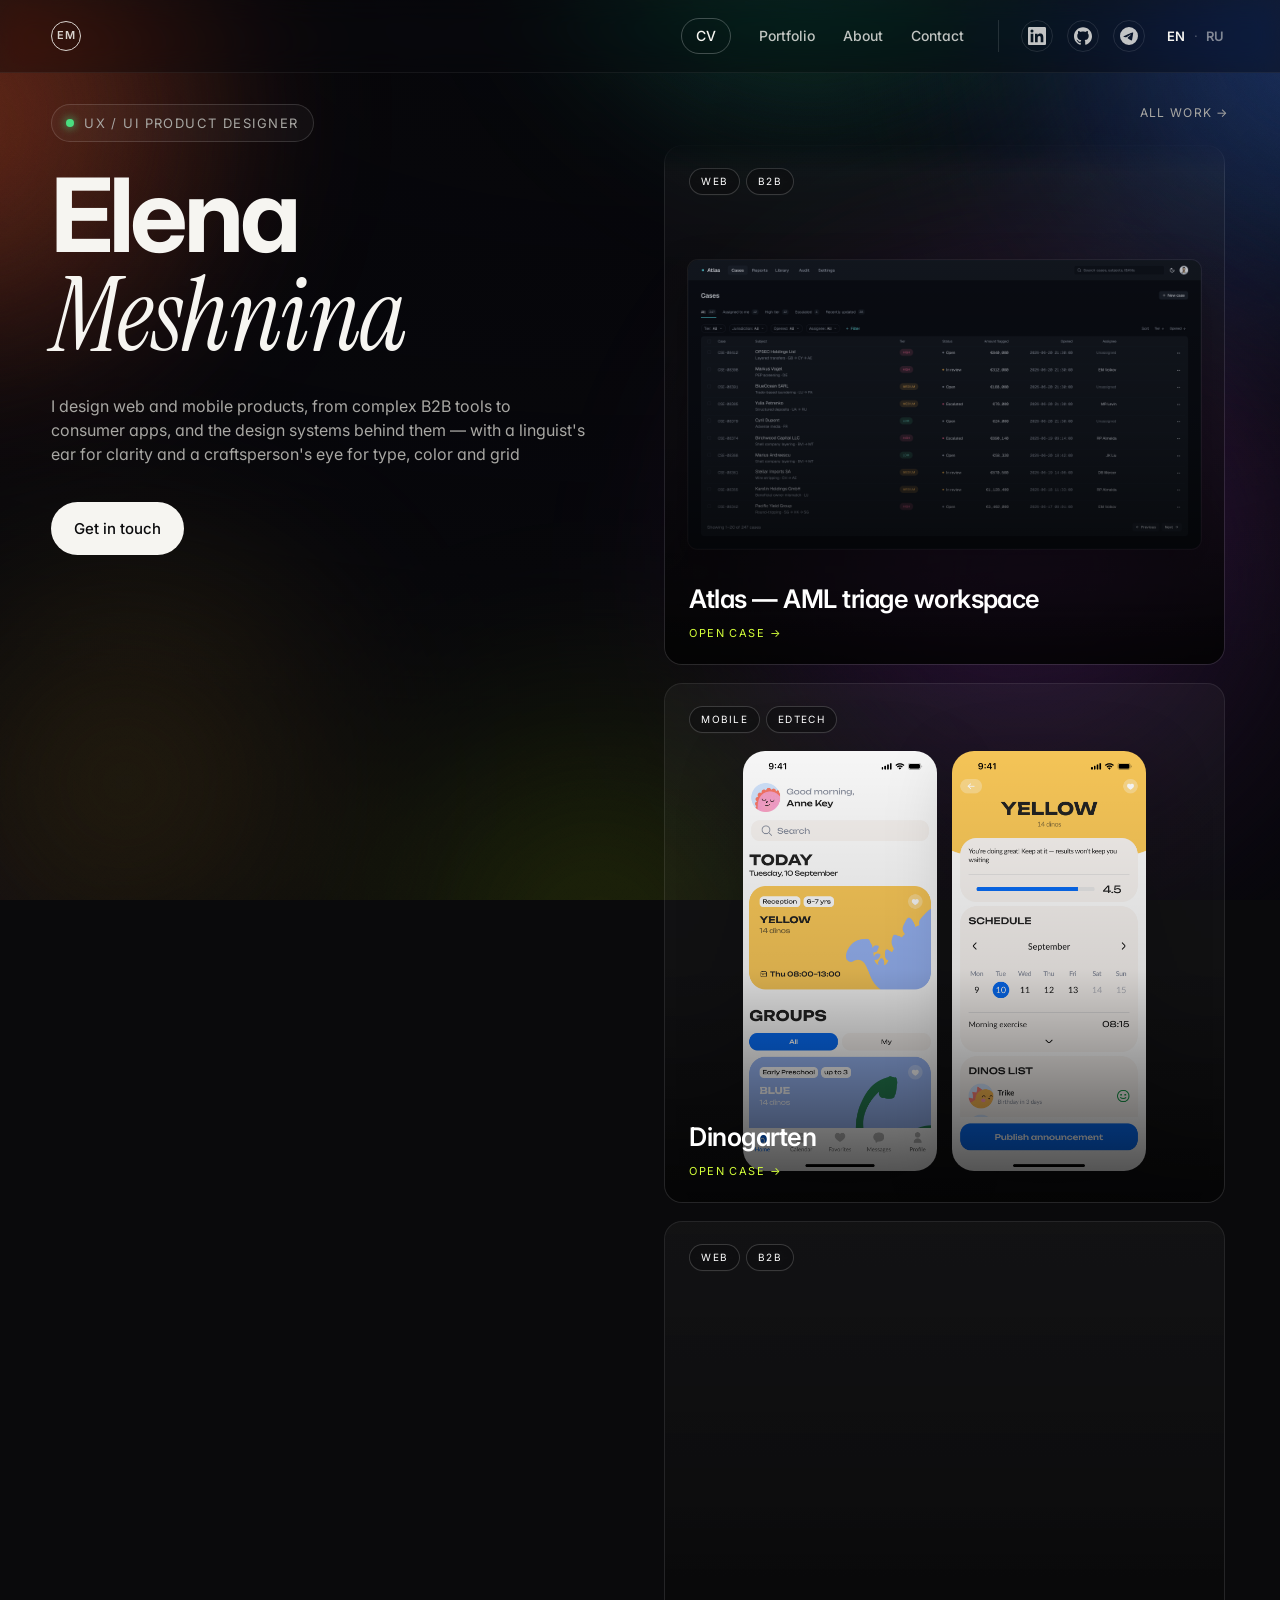
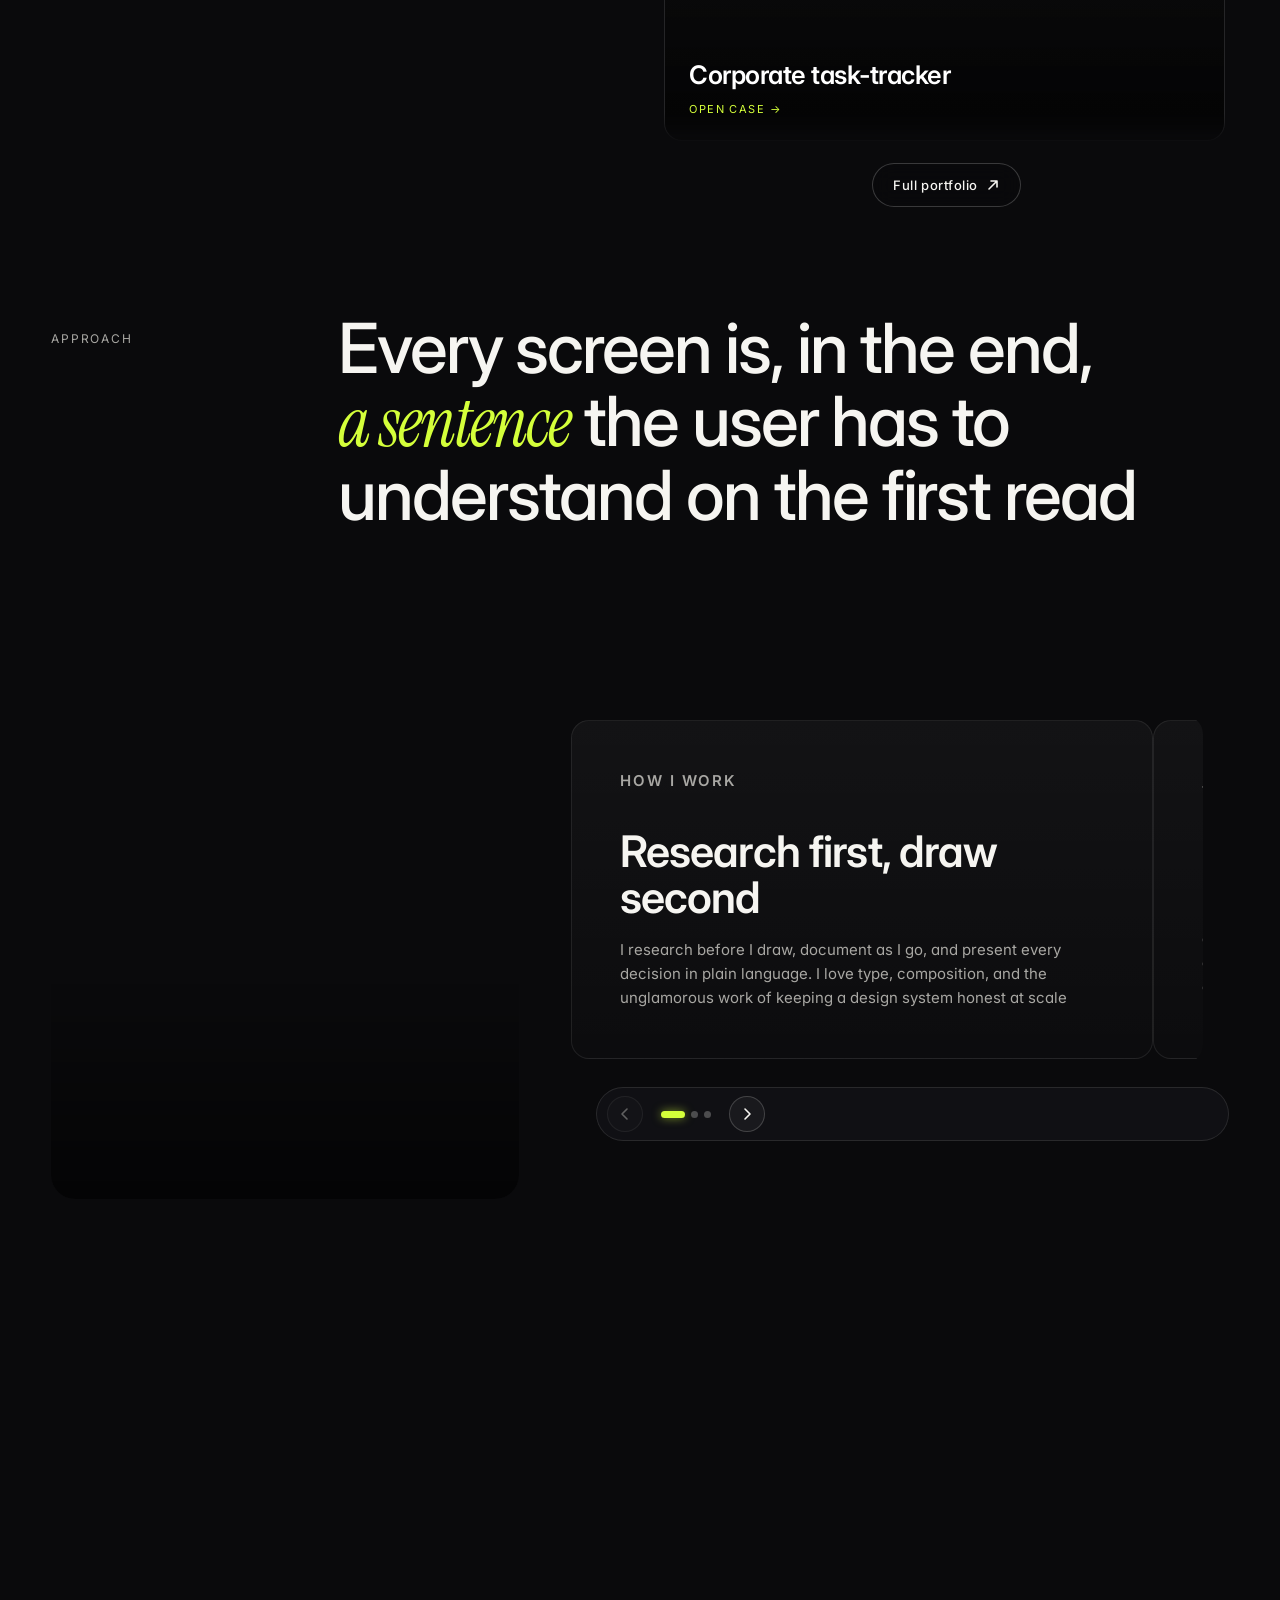
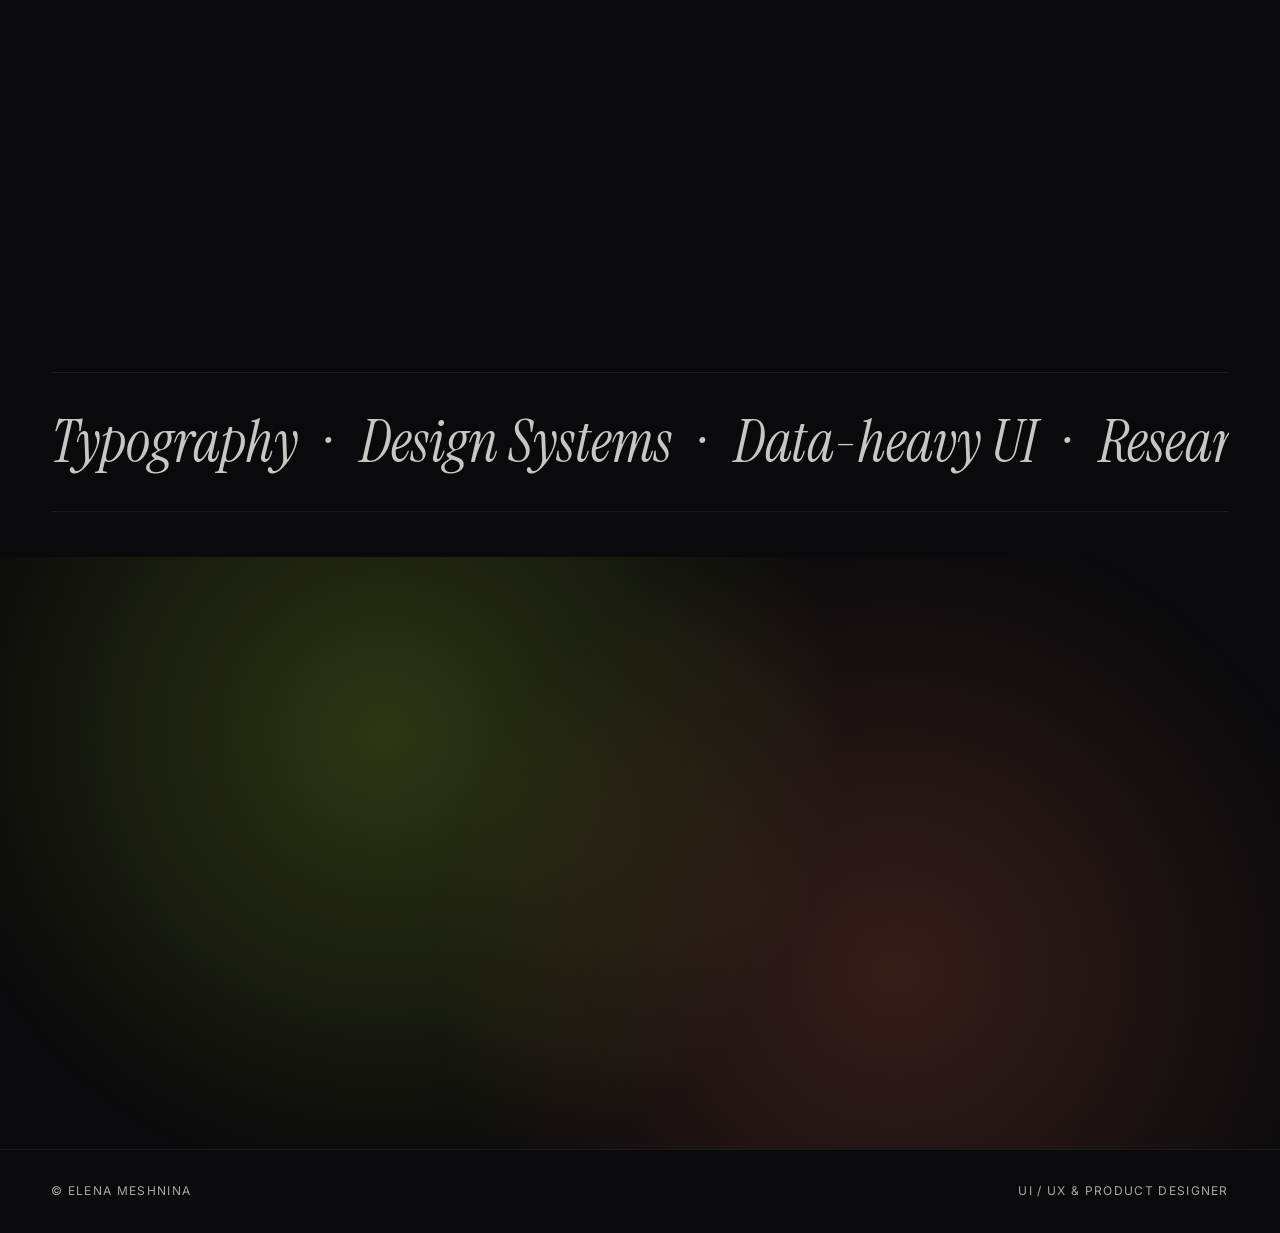
==== commit 6dc60634: "Make changes of previews and pills" ====
--- a/index.html
+++ b/index.html
@@ -132,11 +132,11 @@
       </div>
       <div class="hero__work-stage" data-work-carousel>
         <a class="work-card" href="cases/atlas/index.html">
-          <div class="work-card__media"><img loading="lazy" decoding="async" src="cases/atlas/assets/01-queue-default.png" alt="Atlas AML triage workspace cover" /></div>
+          <div class="work-card__media work-card__media--inset"><img loading="lazy" decoding="async" src="cases/atlas/assets/01-queue-default.png" alt="Atlas AML triage workspace cover" /></div>
           <div class="work-card__shade"></div>
           <div class="work-card__body">
             <div class="work-card__top">
-              <span class="work-card__chip"><span data-lang="en">Web · B2B</span><span data-lang="ru">Веб · B2B</span></span>
+              <span class="work-card__tags"><span class="work-card__chip"><span data-lang="en">Web</span><span data-lang="ru">Веб</span></span><span class="work-card__chip"><span data-lang="en">B2B</span><span data-lang="ru">B2B</span></span></span>
             </div>
             <div class="work-card__bottom">
               <h3 class="work-card__title"><span data-lang="en">Atlas — AML triage workspace</span><span data-lang="ru">Atlas — AML‑триаж</span></h3>
@@ -155,7 +155,7 @@
           <div class="work-card__shade"></div>
           <div class="work-card__body">
             <div class="work-card__top">
-              <span class="work-card__chip"><span data-lang="en">Mobile · EdTech</span><span data-lang="ru">Мобайл · EdTech</span></span>
+              <span class="work-card__tags"><span class="work-card__chip"><span data-lang="en">Mobile</span><span data-lang="ru">Мобайл</span></span><span class="work-card__chip"><span data-lang="en">EdTech</span><span data-lang="ru">EdTech</span></span></span>
             </div>
             <div class="work-card__bottom">
               <h3 class="work-card__title"><span data-lang="en">Dinogarten</span><span data-lang="ru">Диносадик</span></h3>
@@ -169,7 +169,7 @@
           <div class="work-card__shade"></div>
           <div class="work-card__body">
             <div class="work-card__top">
-              <span class="work-card__chip"><span data-lang="en">Web · B2B</span><span data-lang="ru">Веб · B2B</span></span>
+              <span class="work-card__tags"><span class="work-card__chip"><span data-lang="en">Web</span><span data-lang="ru">Веб</span></span><span class="work-card__chip"><span data-lang="en">B2B</span><span data-lang="ru">B2B</span></span></span>
             </div>
             <div class="work-card__bottom">
               <h3 class="work-card__title"><span data-lang="en">Corporate task-tracker</span><span data-lang="ru">Корпоративный таск-трекер</span></h3>
--- a/styles.css
+++ b/styles.css
@@ -2126,3 +2126,74 @@
   .works-item:focus-visible .works-item__title,
   .works-item.is-active .works-item__title { transform: none; }
 }
+
+/* Full-bleed screenshots (Atlas): inset from the card edges, like the
+   tracker cover which has its padding baked into the image */
+.work-card__media--inset,
+.works-preview__slide--inset {
+  box-sizing: border-box;
+  display: flex;
+  align-items: center;
+  justify-content: center;
+}
+.work-card__media--inset { padding: clamp(14px, 1.8vw, 24px); }
+.works-preview__slide--inset { padding: clamp(14px, 1.6vw, 22px); }
+.work-card__media--inset img,
+.works-preview__slide--inset > img,
+.works-item__media--inset img {
+  width: auto;
+  height: auto;
+  max-width: 100%;
+  max-height: 100%;
+  border-radius: 10px;
+  box-shadow: 0 0 0 1px rgba(255,255,255,0.08), 0 18px 40px rgba(0,0,0,0.35);
+}
+body.is-light .work-card__media--inset img,
+body.is-light .works-preview__slide--inset > img,
+body.is-light .works-item__media--inset img {
+  box-shadow: 0 0 0 1px rgba(0,0,0,0.06), 0 16px 36px rgba(0,0,0,0.16);
+}
+@media (max-width: 960px) {
+  .works-item__media--inset {
+    box-sizing: border-box;
+    display: flex;
+    align-items: center;
+    justify-content: center;
+    padding: 14px;
+  }
+  .works-item__media--inset img { border-radius: 8px; }
+}
+
+/* Hero carousel: platform and domain as separate chips */
+.work-card__tags {
+  display: flex;
+  flex-wrap: wrap;
+  gap: 6px;
+}
+
+/* Case hero: one chip per tag, like Dinogarten */
+.case__tags {
+  display: flex;
+  flex-wrap: wrap;
+  gap: 8px;
+}
+
+/* Portfolio preview: wider pane so landscape screens read larger */
+.works-index {
+  grid-template-columns: minmax(0, 1fr) minmax(0, 1fr);
+  gap: clamp(32px, 4vw, 64px);
+}
+/* Tracker cover has wide transparent margins baked in — scale it up a bit */
+.works-preview__slide[data-slide="tracker"] > img { transform: scale(1.05); }
+.works-preview__hero-art {
+  align-items: center;
+  padding: clamp(16px, 1.8vw, 28px);
+  gap: clamp(12px, 1.6vw, 24px);
+}
+.works-preview__hero-art img {
+  max-width: 47%;
+  max-height: 100%;
+}
+@media (max-width: 960px) {
+  .works-index { grid-template-columns: 1fr; }
+}
